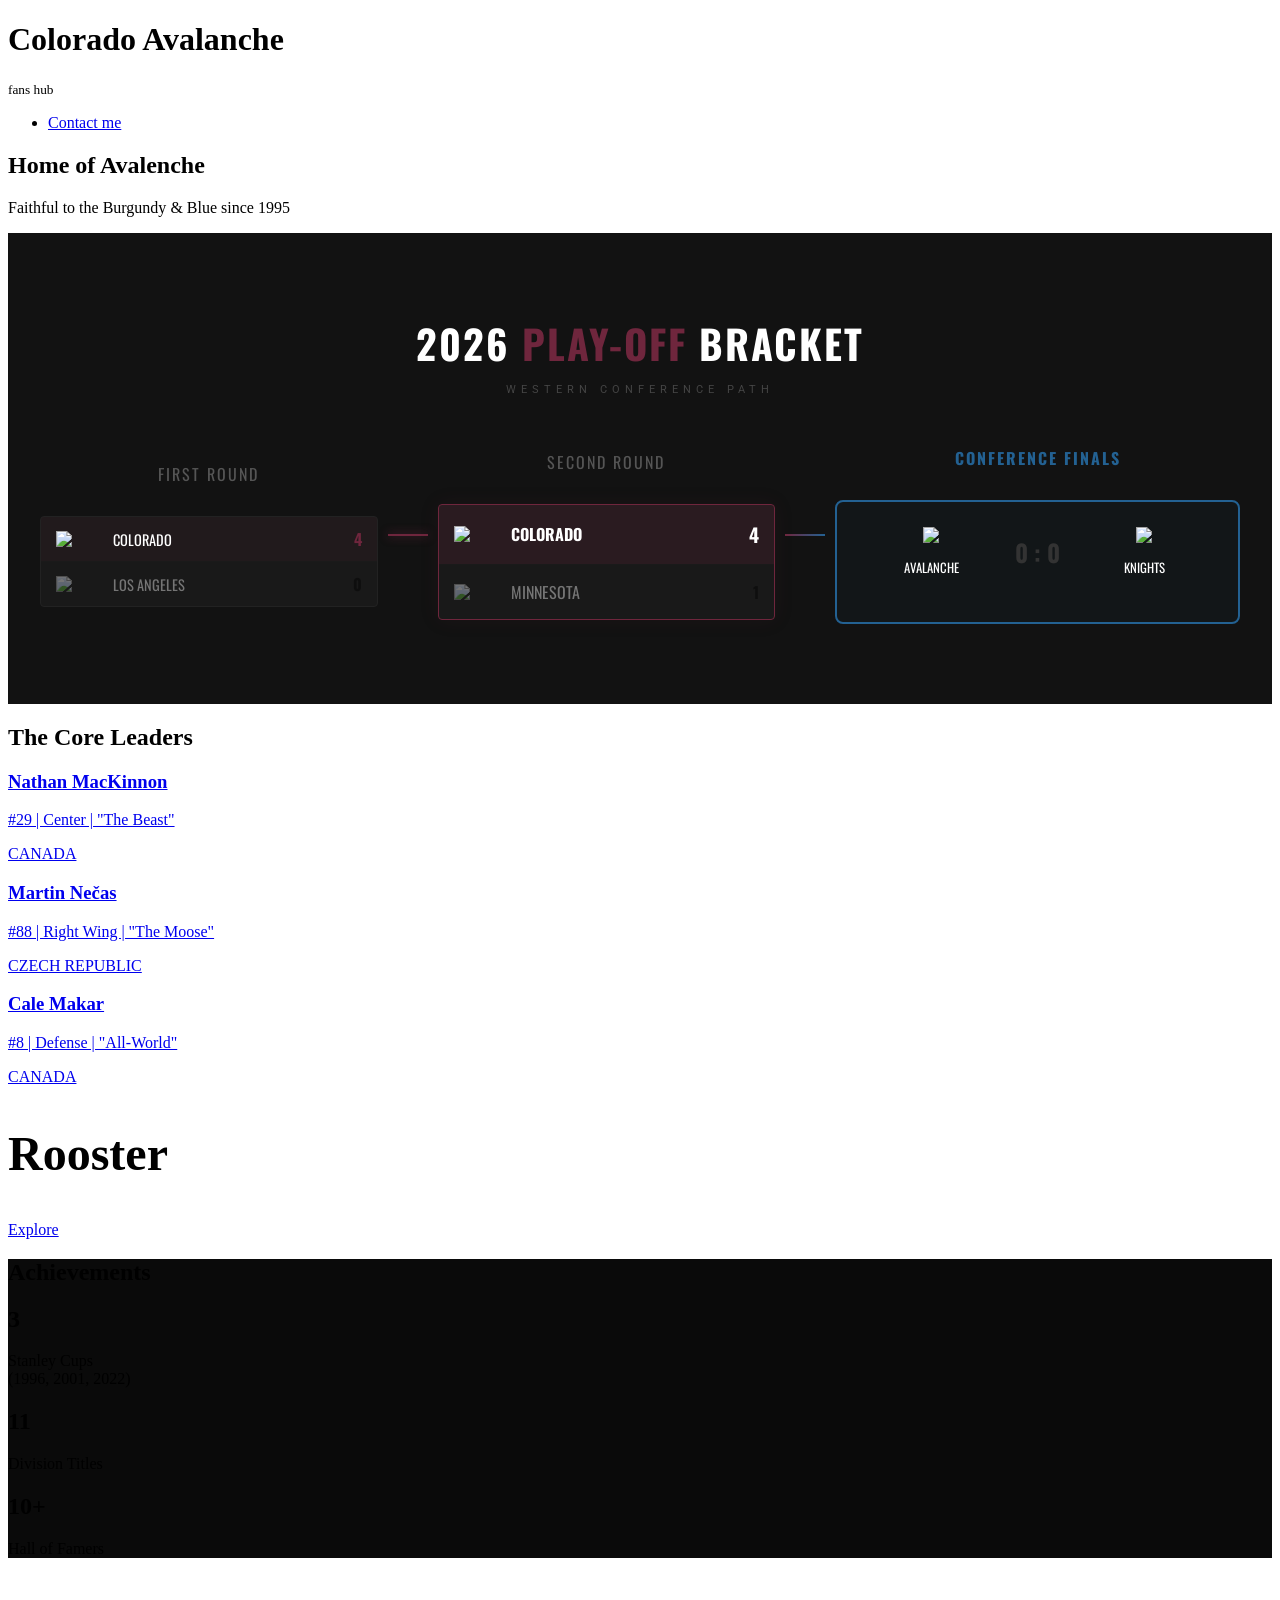
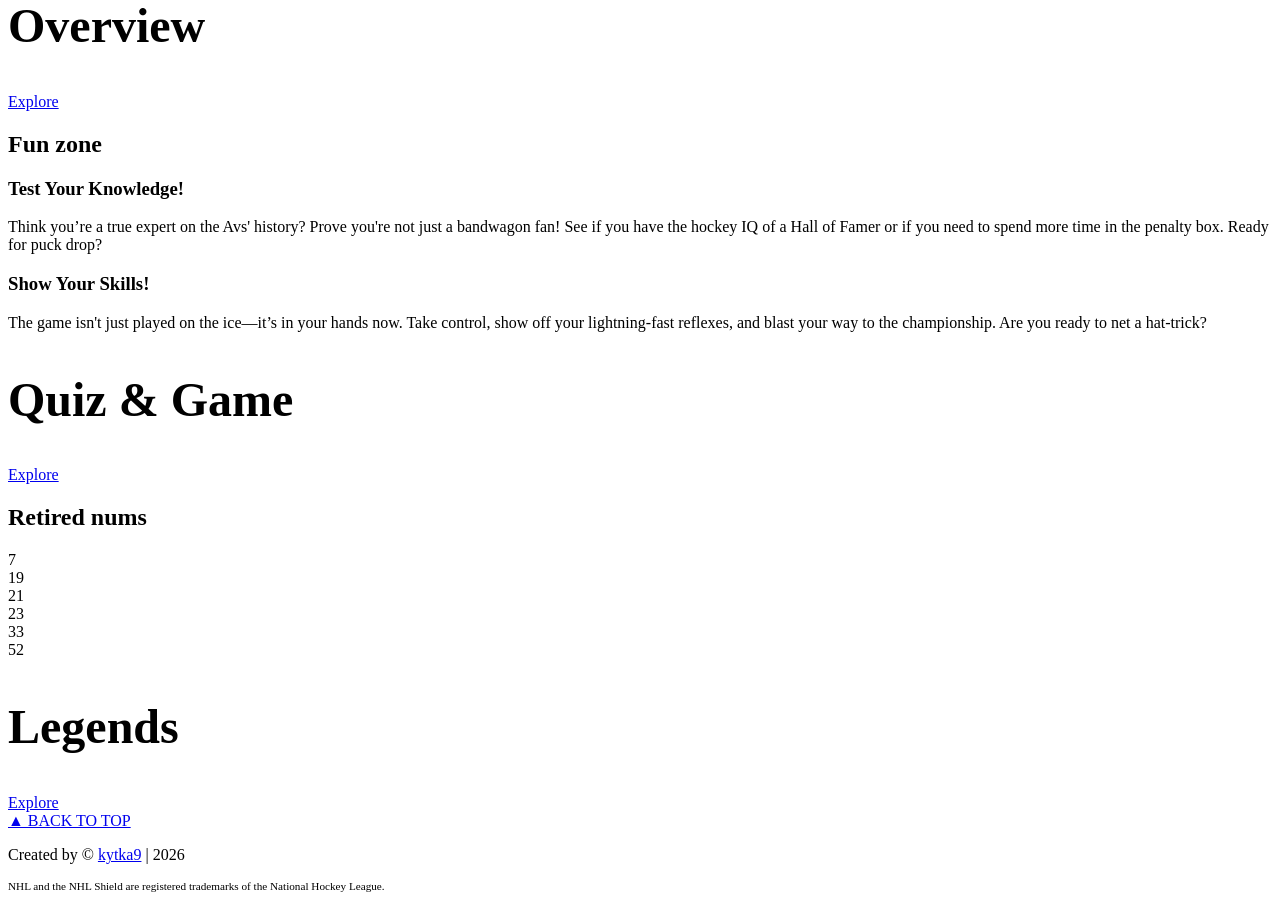
==== index.html @ bedf821d "add conference final vegas" ====
<!DOCTYPE html>
<html lang="sk">

<head>

  <meta charset="utf-8" />
  <meta name="viewport" content="width=device-width, initial-scale=1.0">
  <meta name="description" content="Colorado Avalanche fan hub" />
  <meta name="keywords" content="colorado, avalanche, nhl, hockey, fan" />
  <meta name="author" content="kytka9" />
  <link rel="icon" type="image/png" href="img/main/icon1.png" />
  <link rel="apple-touch-icon" href="img/main/icon2.png" />

  <link rel="stylesheet" href="style.css" type="text/css" />
  <link rel="stylesheet" href="css/lightbox.min.css" type="text/css" media="screen" />
  <link href="https://fonts.googleapis.com/css2?family=Oswald:wght@400;700&family=Roboto:wght@300;400;700&display=swap"
    rel="stylesheet">

  <title>Burgundy & Blue</title>

</head>


<body>

  <header>
    <div id="logo">
      <h1>Colorado<span> Avalanche</span></h1>
      <small>fans hub</small>
    </div>
    <nav>
      <ul>
        <li><a href="contact.html">Contact me</a></li>
      </ul>
    </nav>
  </header>

  <section class="hero" style="--hero-image: url('img/index/walp5.jpg');">
    <div class="hero-overlay"></div>
    <div class="hero-content">
      <h1>Home of Avalenche</h1>
      <p>Faithful to the <span class="text-burgundy">Burgundy</span> & <span class="text-blue">Blue</span> since
        1995</p>
    </div>
  </section>



  <!-- Playoff 2026 -->
  <section id="playoff-bracket-clean" style="background: #121212; padding: 80px 0; font-family: 'Oswald', sans-serif;">
    <div style="max-width: 1200px; margin: 0 auto; padding: 0 20px;">

      <div style="text-align: center; margin-bottom: 50px;">
        <h2 style="color: #fff; font-size: 2.5rem; letter-spacing: 2px; text-transform: uppercase; margin: 0;">2026
          <span style="color: #6F263D;">Play-off</span> Bracket</h2>
        <p
          style="color: #444; font-family: 'Roboto', sans-serif; letter-spacing: 5px; font-size: 0.7rem; margin-top: 10px;">
          WESTERN CONFERENCE PATH</p>
      </div>

      <!-- first round -->
      <div style="display: flex; align-items: center; justify-content: space-between; position: relative; gap: 10px;">

        <div style="flex: 1; display: flex; flex-direction: column; gap: 20px;">
          <div style="font-size: 1rem; color: #555; text-align: center; margin-bottom: 10px; letter-spacing: 2px;">
            FIRST ROUND</div>

          <div
            style="background: rgba(255,255,255,0.03); border: 1px solid #222; border-radius: 4px; overflow: hidden;">
            <div
              style="display: flex; align-items: center; padding: 10px 15px; border-bottom: 1px solid #1a1a1a; background: rgba(111, 38, 61, 0.1);">
              <img src="https://assets.nhle.com/logos/nhl/svg/COL_light.svg" style="width: 45px; margin-right: 12px;">
              <span style="font-size: 0.9rem; color: #fff;">COLORADO</span>
              <span style="margin-left: auto; font-weight: bold; color: #6F263D;">4</span>
            </div>
            <div style="display: flex; align-items: center; padding: 10px 15px; opacity: 0.4;">
              <img src="https://assets.nhle.com/logos/nhl/svg/LAK_light.svg" style="width: 45px; margin-right: 12px;">
              <span style="font-size: 0.9rem; color: #fff;">LOS ANGELES</span>
              <span style="margin-left: auto; font-weight: bold;">0</span>
            </div>
          </div>
        </div>

        <!-- --- -->
        <div style="width: 40px; height: 2px; background: #6F263D; box-shadow: 0 0 10px #6F263D;"></div>

        <!-- second round -->
        <div style="flex: 1; display: flex; flex-direction: column; gap: 20px;">
          <div style="font-size: 1rem; color: #555; text-align: center; margin-bottom: 10px; letter-spacing: 2px;">
            SECOND ROUND</div>

          <div
            style="background: rgba(255,255,255,0.03); border: 1px solid #6F263D; border-radius: 4px; overflow: hidden; box-shadow: 0 0 20px rgba(111, 38, 61, 0.1);">
            <div
              style="display: flex; align-items: center; padding: 15px; border-bottom: 1px solid #1a1a1a; background: rgba(111, 38, 61, 0.2);">
              <img src="https://assets.nhle.com/logos/nhl/svg/COL_light.svg" style="width: 45px; margin-right: 12px;">
              <span style="font-size: 1rem; color: #fff; font-weight: 700;">COLORADO</span>
              <span style="margin-left: auto; font-weight: bold; color: #fff; font-size: 1.2rem;">4</span>
            </div>
            <div style="display: flex; align-items: center; padding: 15px; opacity: 0.4;">
              <img src="https://assets.nhle.com/logos/nhl/svg/MIN_light.svg" style="width: 45px; margin-right: 12px;">
              <span style="font-size: 1rem; color: #fff;">MINNESOTA</span>
              <span style="margin-left: auto; font-weight: bold;">1</span>
            </div>
          </div>
        </div>

        <!-- --- -->
        <div style="width: 40px; height: 2px; background: linear-gradient(to right, #6F263D, #236192);"></div>

        <!-- conference final -->
        <div style="flex: 1.2; display: flex; flex-direction: column; gap: 20px;">
          <div
            style="font-size: 1rem; color: #236192; font-weight: bold; text-align: center; margin-bottom: 10px; letter-spacing: 2px;">
            CONFERENCE FINALS</div>

          <div
            style="background: rgba(35, 97, 146, 0.05); border: 2px solid #236192; border-radius: 8px; padding: 25px; position: relative;">
            <div style="display: flex; align-items: center; justify-content: space-between; margin-bottom: 20px;">
              <div style="text-align: center; flex: 1;">
                <img src="https://assets.nhle.com/logos/nhl/svg/COL_light.svg"
                  style="width: 65px; margin-bottom: 10px;">
                <div style="font-size: 0.8rem; color: #fff;">AVALANCHE</div>
              </div>
              <div style="font-size: 1.5rem; font-weight: 900; color: #333; padding: 0 15px;">0 : 0</div>
              <div style="text-align: center; flex: 1;">
                <img src="https://assets.nhle.com/logos/nhl/svg/VGK_light.svg"
                  style="width: 65px; margin-bottom: 10px;">
                <div style="font-size: 0.8rem; color: #fff;">KNIGHTS</div>
              </div>
            </div>
          </div>
        </div>
      </div>
    </div>
  </section>

  <!-- Roster section -->
  <section class="players-section">
    <h2>The Core Leaders</h2>
    <div class="player-grid">
      <div class="player-card" style="background-image: url('img/index/mac.png');">
        <a href="roster.html" class="player-link">
          <div class="player-info">
            <h3>Nathan MacKinnon</h3>
            <p>#29 | Center | "The Beast"</p>
            <p>CANADA</p>
          </div>
        </a>
      </div>
      <div class="player-card" style="background-image: url('img/index/necas.png.webp');">
        <a href="roster.html" class="player-link">
          <div class="player-info">
            <h3>Martin Nečas</h3>
            <p>#88 | Right Wing | "The Moose"</p>
            <p>CZECH REPUBLIC</p>
          </div>
        </a>
      </div>
      <div class="player-card" style="background-image: url('img/index/makar.png');">
        <a href="roster.html" class="player-link">
          <div class="player-info">
            <h3>Cale Makar</h3>
            <p>#8 | Defense | "All-World"</p>
            <p>CANADA</p>
          </div>
        </a>
      </div>
    </div>
  </section>

  <section class="parallax" style="--bg-image: url('img//index/roster2.jpg');">
    <div class="parallax-content">
      <h2 style="font-size: 3rem;">Rooster</h2>
      <a href="roster.html" class="btn-explore">Explore</a>
    </div>
  </section>

  <!-- Overview section -->
  <section id="achievements" style="background-color: #0a0a0a;">
    <h2 class="section-title">Achievements</h2>
    <div class="stats-grid">
      <div class="stat-card">
        <h2>3</h2>
        <p>Stanley Cups<br>(1996, 2001, 2022)</p>
      </div>
      <div class="stat-card">
        <h2>11</h2>
        <p>Division Titles</p>
      </div>
      <div class="stat-card">
        <h2>10+</h2>
        <p>Hall of Famers</p>
      </div>
    </div>
  </section>

  <section class="parallax" style="--bg-image: url('img/overview/stadium/arena3.jpg');">
    <div class="parallax-content">
      <h2 style="font-size: 3rem;">Overview</h2>
      <a href="overview.html" class="btn-explore">Explore</a>
    </div>
  </section>

  <!-- Game/Quiz section  -->
  <section id="history">
    <h2 class="section-title">Fun zone</h2>
    <div class="grid-2">
      <div class="history-box">
        <h3>Test Your Knowledge!</h3>
        <p>Think you’re a true expert on the Avs' history? Prove you're not just a bandwagon fan! See if you
          have the hockey IQ of a Hall of Famer or if you need to spend more time in the penalty box. Ready
          for puck drop?</p>
      </div>
      <div class="history-box">
        <h3>Show Your Skills!</h3>
        <p>The game isn't just played on the ice—it’s in your hands now. Take control, show off your
          lightning-fast reflexes, and blast your way to the championship. Are you ready to net a hat-trick?
        </p>
      </div>
    </div>
  </section>

  <section class="parallax" style="--bg-image: url('img/index/walp6.jpg');">
    <div class="parallax-content">
      <h2 style="font-size: 3rem;">Quiz & Game</h2>
      <a href="quiz.html" class="btn-explore">Explore</a>
    </div>
  </section>

  <!-- Legends -->
  <section>
    <div class="grid-2">
      <h2 class="section-title">Retired nums</h2>
      <div class="retired-numbers">
        <div class="number-circle" title="Ray Bourque">7</div>
        <div class="number-circle" title="Joe Sakic">19</div>
        <div class="number-circle" title="Peter Forsberg">21</div>
        <div class="number-circle" title="Milan Hejduk">23</div>
        <div class="number-circle" title="Patrick Roy">33</div>
        <div class="number-circle" title="Adam Foote">52</div>
      </div>
    </div>
  </section>

  <section class="parallax" style="--bg-image: url('img/index/legends1996.jpg');">
    <div class="parallax-content">
      <h2 style="font-size: 3rem;">Legends</h2>
      <a href="legends.html" class="btn-explore">Explore</a>
    </div>
  </section>

  <section>
    <a href="#top" class="top-page">▲ BACK TO TOP</a>
  </section>



  <footer>
    <p>Created by &copy; <a href="contact.html">kytka9</a> | 2026</p>
    <p style="margin-top: 10px; font-size: 0.7rem;">NHL and the NHL Shield are registered trademarks of the National
      Hockey League.</p>
  </footer>

  <script src="js/lightbox/lightbox-plus-jquery.min.js"></script>
</body>

</html>



<!--    
<nav>
    <ul>
        <li><a href="index.html" style="color:var(--avs-blue)">Home</a></li>
        <li><a href="roster.html">Roster</a></li>
        <li><a href="overview.html">Overview</a></li>
        <li><a href="game.html">Game</a></li>
        <li><a href="legends.html">Legends</a></li>
    </ul>
</nav> 
-->
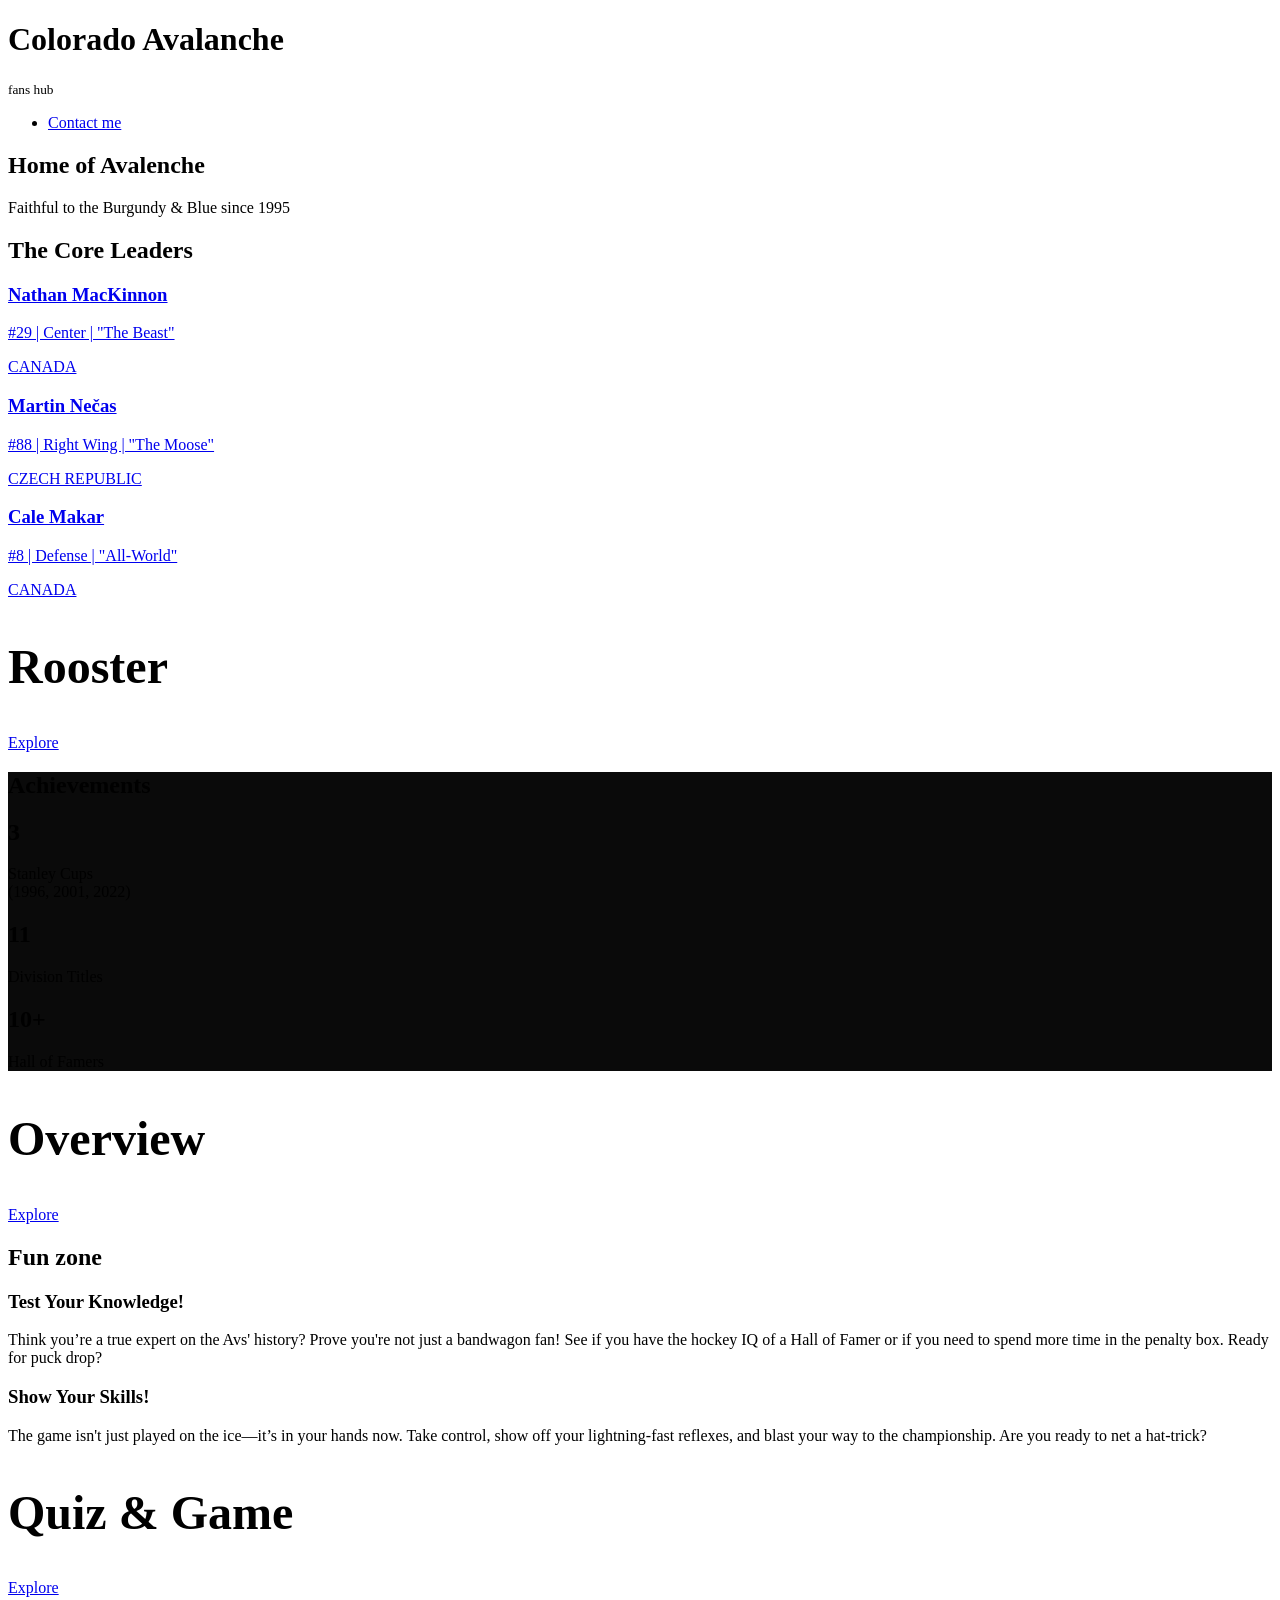
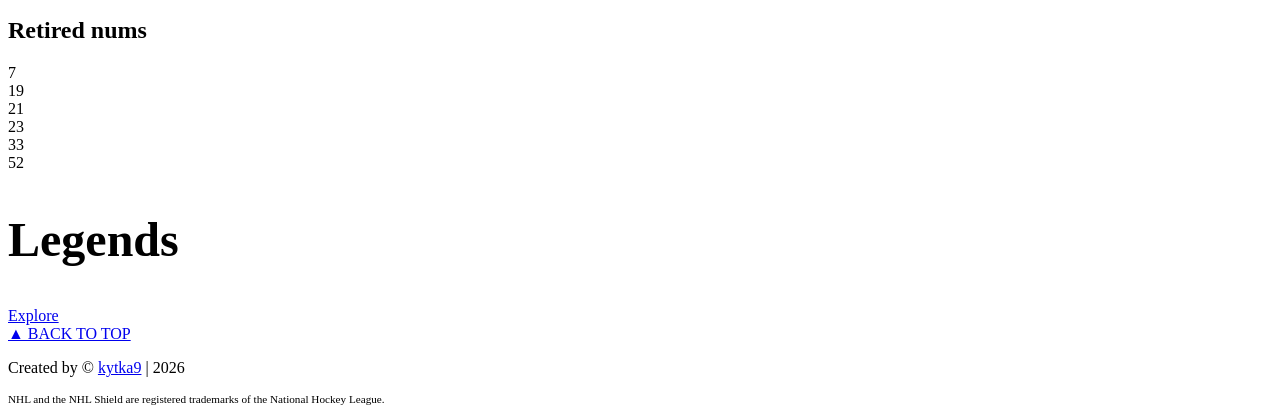
==== commit 29a8e5de: "del playoff stats" ====
--- a/index.html
+++ b/index.html
@@ -41,97 +41,6 @@
       <h1>Home of Avalenche</h1>
       <p>Faithful to the <span class="text-burgundy">Burgundy</span> & <span class="text-blue">Blue</span> since
         1995</p>
-    </div>
-  </section>
-
-
-
-  <!-- Playoff 2026 -->
-  <section id="playoff-bracket-clean" style="background: #121212; padding: 80px 0; font-family: 'Oswald', sans-serif;">
-    <div style="max-width: 1200px; margin: 0 auto; padding: 0 20px;">
-
-      <div style="text-align: center; margin-bottom: 50px;">
-        <h2 style="color: #fff; font-size: 2.5rem; letter-spacing: 2px; text-transform: uppercase; margin: 0;">2026
-          <span style="color: #6F263D;">Play-off</span> Bracket</h2>
-        <p
-          style="color: #444; font-family: 'Roboto', sans-serif; letter-spacing: 5px; font-size: 0.7rem; margin-top: 10px;">
-          WESTERN CONFERENCE PATH</p>
-      </div>
-
-      <!-- first round -->
-      <div style="display: flex; align-items: center; justify-content: space-between; position: relative; gap: 10px;">
-
-        <div style="flex: 1; display: flex; flex-direction: column; gap: 20px;">
-          <div style="font-size: 1rem; color: #555; text-align: center; margin-bottom: 10px; letter-spacing: 2px;">
-            FIRST ROUND</div>
-
-          <div
-            style="background: rgba(255,255,255,0.03); border: 1px solid #222; border-radius: 4px; overflow: hidden;">
-            <div
-              style="display: flex; align-items: center; padding: 10px 15px; border-bottom: 1px solid #1a1a1a; background: rgba(111, 38, 61, 0.1);">
-              <img src="https://assets.nhle.com/logos/nhl/svg/COL_light.svg" style="width: 45px; margin-right: 12px;">
-              <span style="font-size: 0.9rem; color: #fff;">COLORADO</span>
-              <span style="margin-left: auto; font-weight: bold; color: #6F263D;">4</span>
-            </div>
-            <div style="display: flex; align-items: center; padding: 10px 15px; opacity: 0.4;">
-              <img src="https://assets.nhle.com/logos/nhl/svg/LAK_light.svg" style="width: 45px; margin-right: 12px;">
-              <span style="font-size: 0.9rem; color: #fff;">LOS ANGELES</span>
-              <span style="margin-left: auto; font-weight: bold;">0</span>
-            </div>
-          </div>
-        </div>
-
-        <!-- --- -->
-        <div style="width: 40px; height: 2px; background: #6F263D; box-shadow: 0 0 10px #6F263D;"></div>
-
-        <!-- second round -->
-        <div style="flex: 1; display: flex; flex-direction: column; gap: 20px;">
-          <div style="font-size: 1rem; color: #555; text-align: center; margin-bottom: 10px; letter-spacing: 2px;">
-            SECOND ROUND</div>
-
-          <div
-            style="background: rgba(255,255,255,0.03); border: 1px solid #6F263D; border-radius: 4px; overflow: hidden; box-shadow: 0 0 20px rgba(111, 38, 61, 0.1);">
-            <div
-              style="display: flex; align-items: center; padding: 15px; border-bottom: 1px solid #1a1a1a; background: rgba(111, 38, 61, 0.2);">
-              <img src="https://assets.nhle.com/logos/nhl/svg/COL_light.svg" style="width: 45px; margin-right: 12px;">
-              <span style="font-size: 1rem; color: #fff; font-weight: 700;">COLORADO</span>
-              <span style="margin-left: auto; font-weight: bold; color: #fff; font-size: 1.2rem;">4</span>
-            </div>
-            <div style="display: flex; align-items: center; padding: 15px; opacity: 0.4;">
-              <img src="https://assets.nhle.com/logos/nhl/svg/MIN_light.svg" style="width: 45px; margin-right: 12px;">
-              <span style="font-size: 1rem; color: #fff;">MINNESOTA</span>
-              <span style="margin-left: auto; font-weight: bold;">1</span>
-            </div>
-          </div>
-        </div>
-
-        <!-- --- -->
-        <div style="width: 40px; height: 2px; background: linear-gradient(to right, #6F263D, #236192);"></div>
-
-        <!-- conference final -->
-        <div style="flex: 1.2; display: flex; flex-direction: column; gap: 20px;">
-          <div
-            style="font-size: 1rem; color: #236192; font-weight: bold; text-align: center; margin-bottom: 10px; letter-spacing: 2px;">
-            CONFERENCE FINALS</div>
-
-          <div
-            style="background: rgba(35, 97, 146, 0.05); border: 2px solid #236192; border-radius: 8px; padding: 25px; position: relative;">
-            <div style="display: flex; align-items: center; justify-content: space-between; margin-bottom: 20px;">
-              <div style="text-align: center; flex: 1;">
-                <img src="https://assets.nhle.com/logos/nhl/svg/COL_light.svg"
-                  style="width: 65px; margin-bottom: 10px;">
-                <div style="font-size: 0.8rem; color: #fff;">AVALANCHE</div>
-              </div>
-              <div style="font-size: 1.5rem; font-weight: 900; color: #333; padding: 0 15px;">0 : 0</div>
-              <div style="text-align: center; flex: 1;">
-                <img src="https://assets.nhle.com/logos/nhl/svg/VGK_light.svg"
-                  style="width: 65px; margin-bottom: 10px;">
-                <div style="font-size: 0.8rem; color: #fff;">KNIGHTS</div>
-              </div>
-            </div>
-          </div>
-        </div>
-      </div>
     </div>
   </section>
 
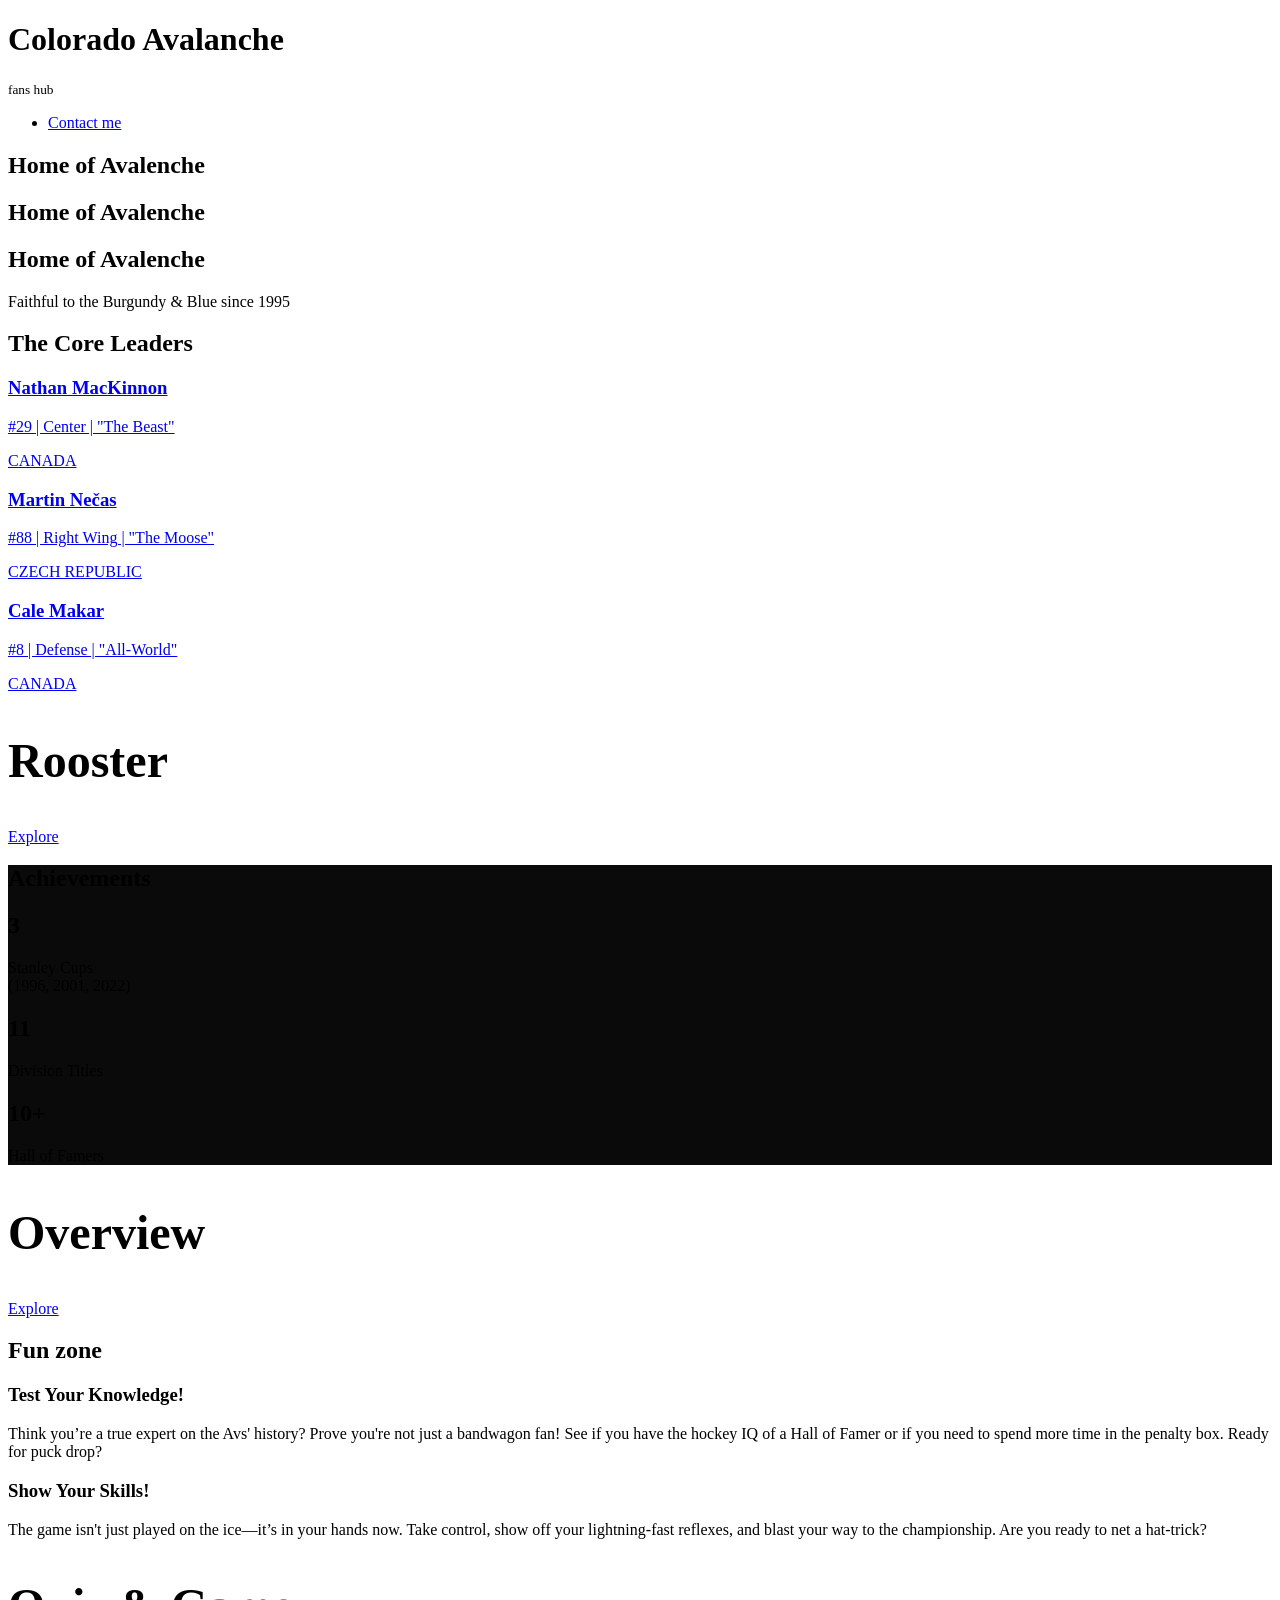
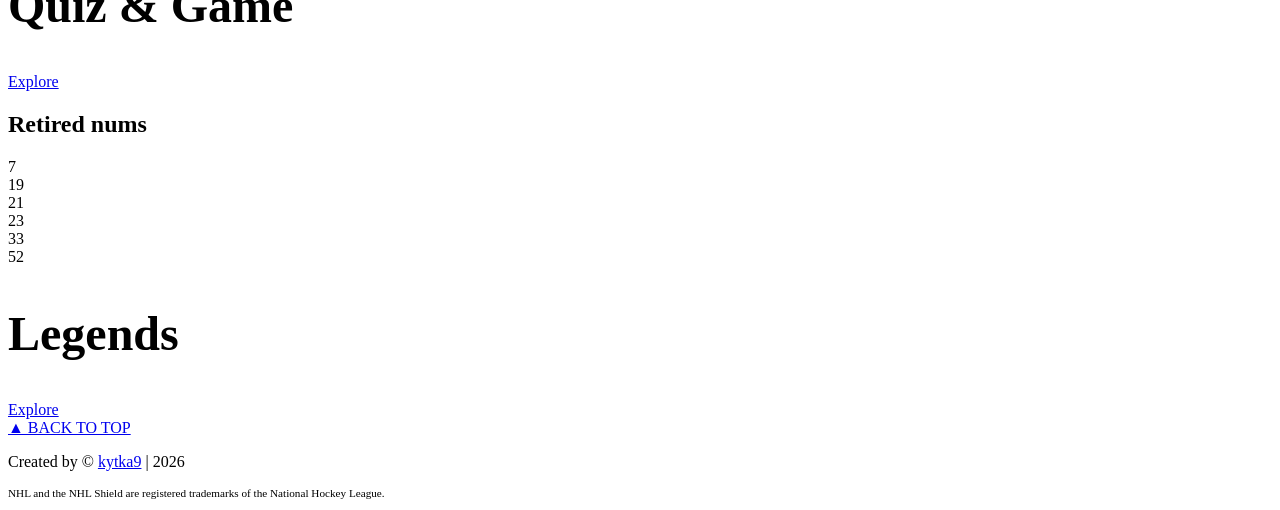
==== commit 515a9dba: "new template" ====
--- a/index.html
+++ b/index.html
@@ -38,6 +38,8 @@
   <section class="hero" style="--hero-image: url('img/index/walp5.jpg');">
     <div class="hero-overlay"></div>
     <div class="hero-content">
+      <h1>Home of Avalenche</h1>
+      <h1>Home of Avalenche</h1>
       <h1>Home of Avalenche</h1>
       <p>Faithful to the <span class="text-burgundy">Burgundy</span> & <span class="text-blue">Blue</span> since
         1995</p>
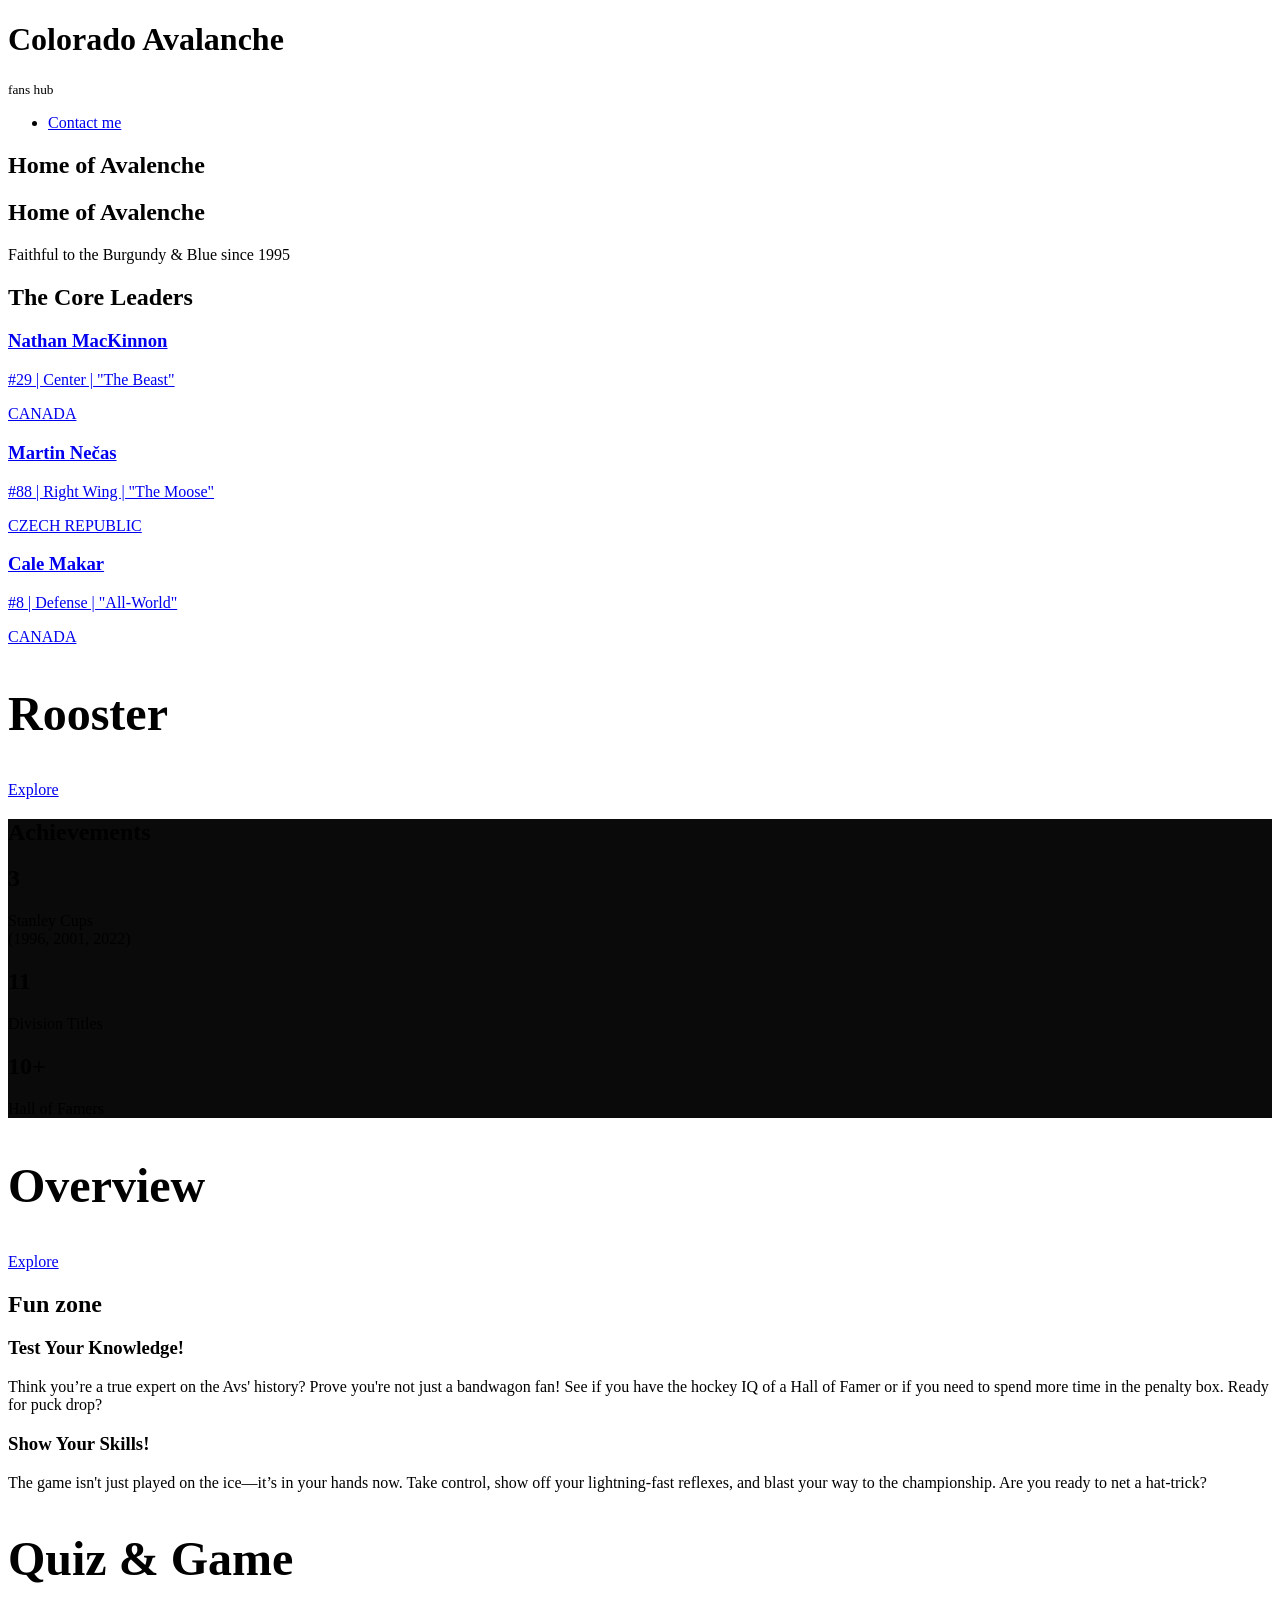
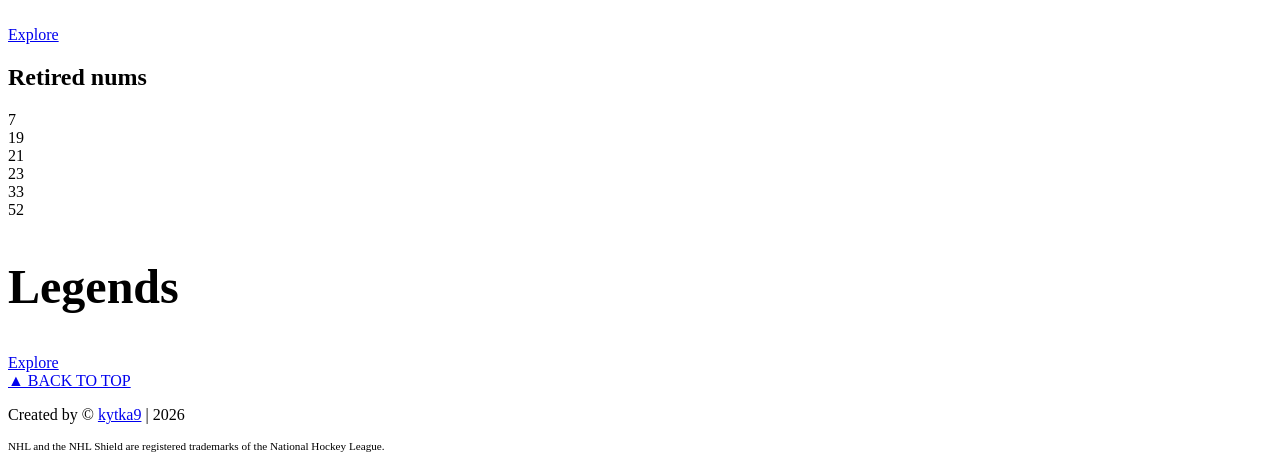
==== commit 2841a77a: "smile" ====
--- a/index.html
+++ b/index.html
@@ -38,7 +38,6 @@
   <section class="hero" style="--hero-image: url('img/index/walp5.jpg');">
     <div class="hero-overlay"></div>
     <div class="hero-content">
-      <h1>Home of Avalenche</h1>
       <h1>Home of Avalenche</h1>
       <h1>Home of Avalenche</h1>
       <p>Faithful to the <span class="text-burgundy">Burgundy</span> & <span class="text-blue">Blue</span> since
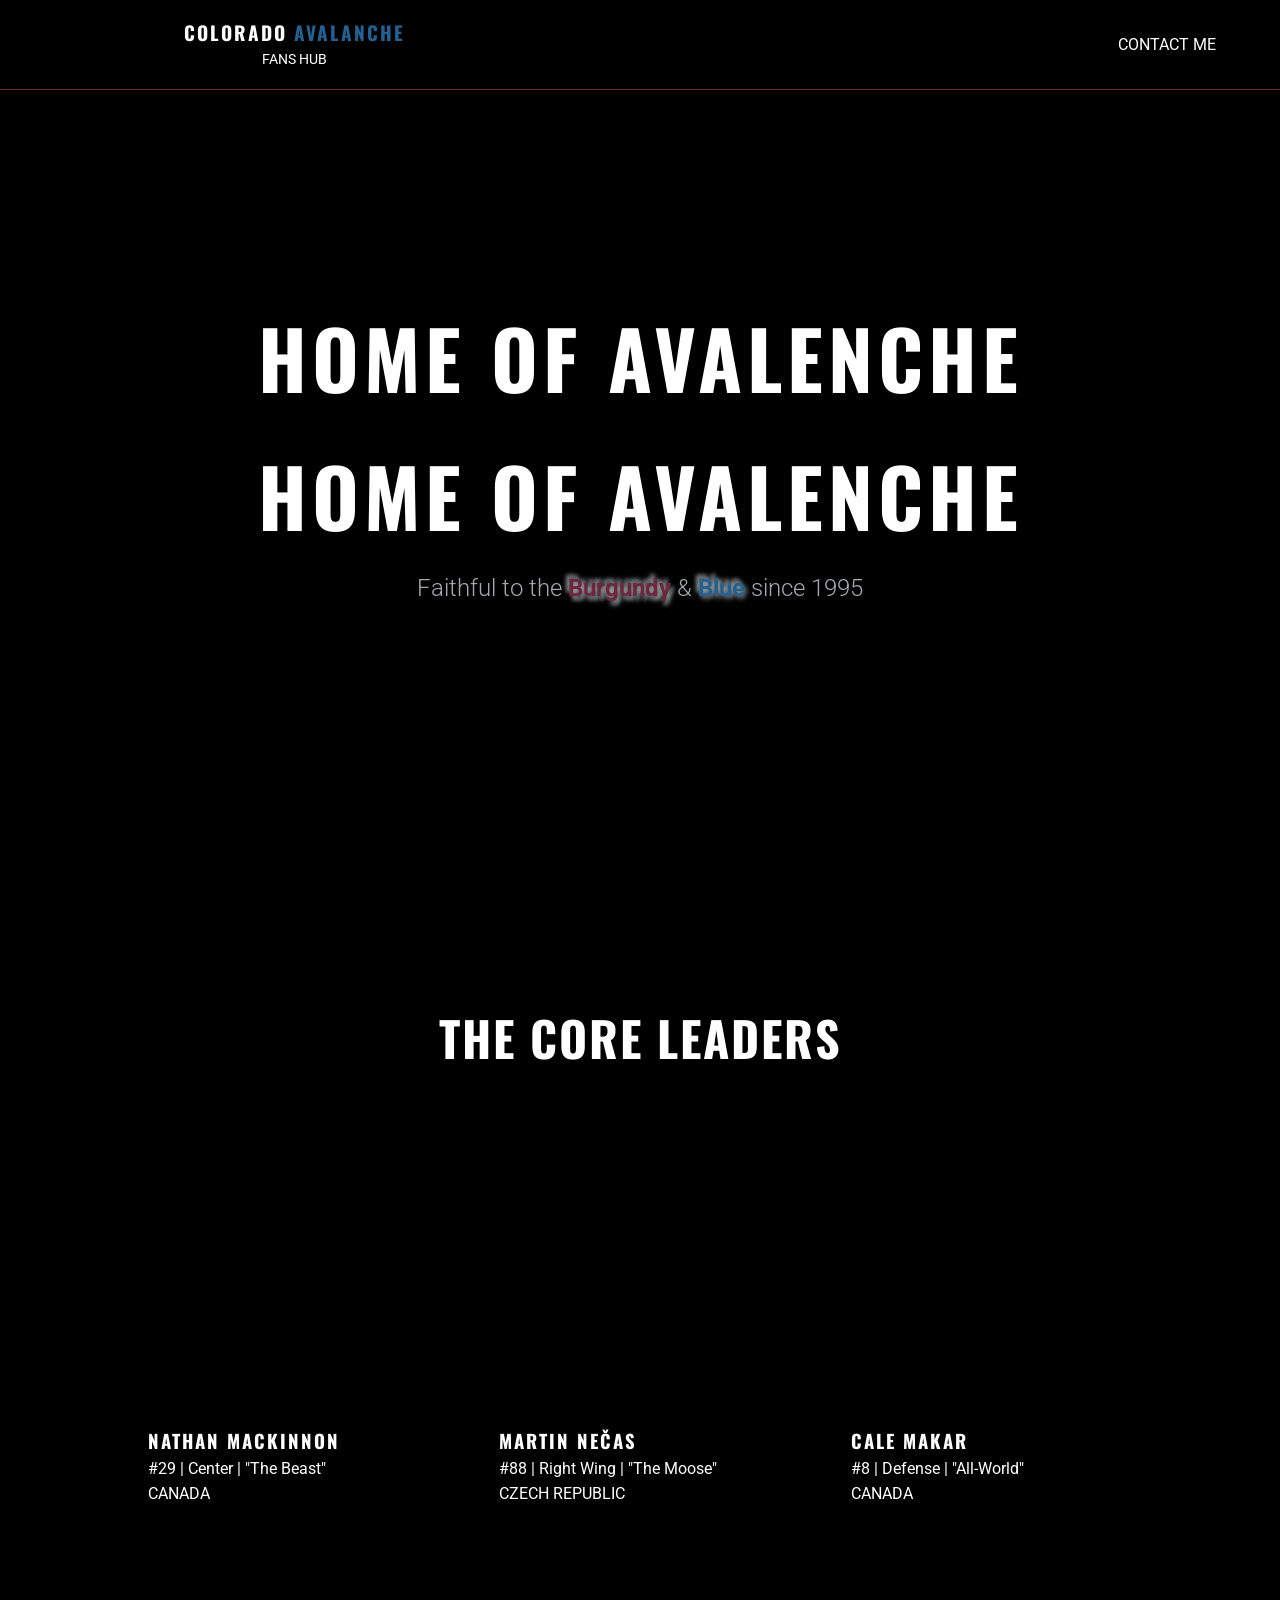
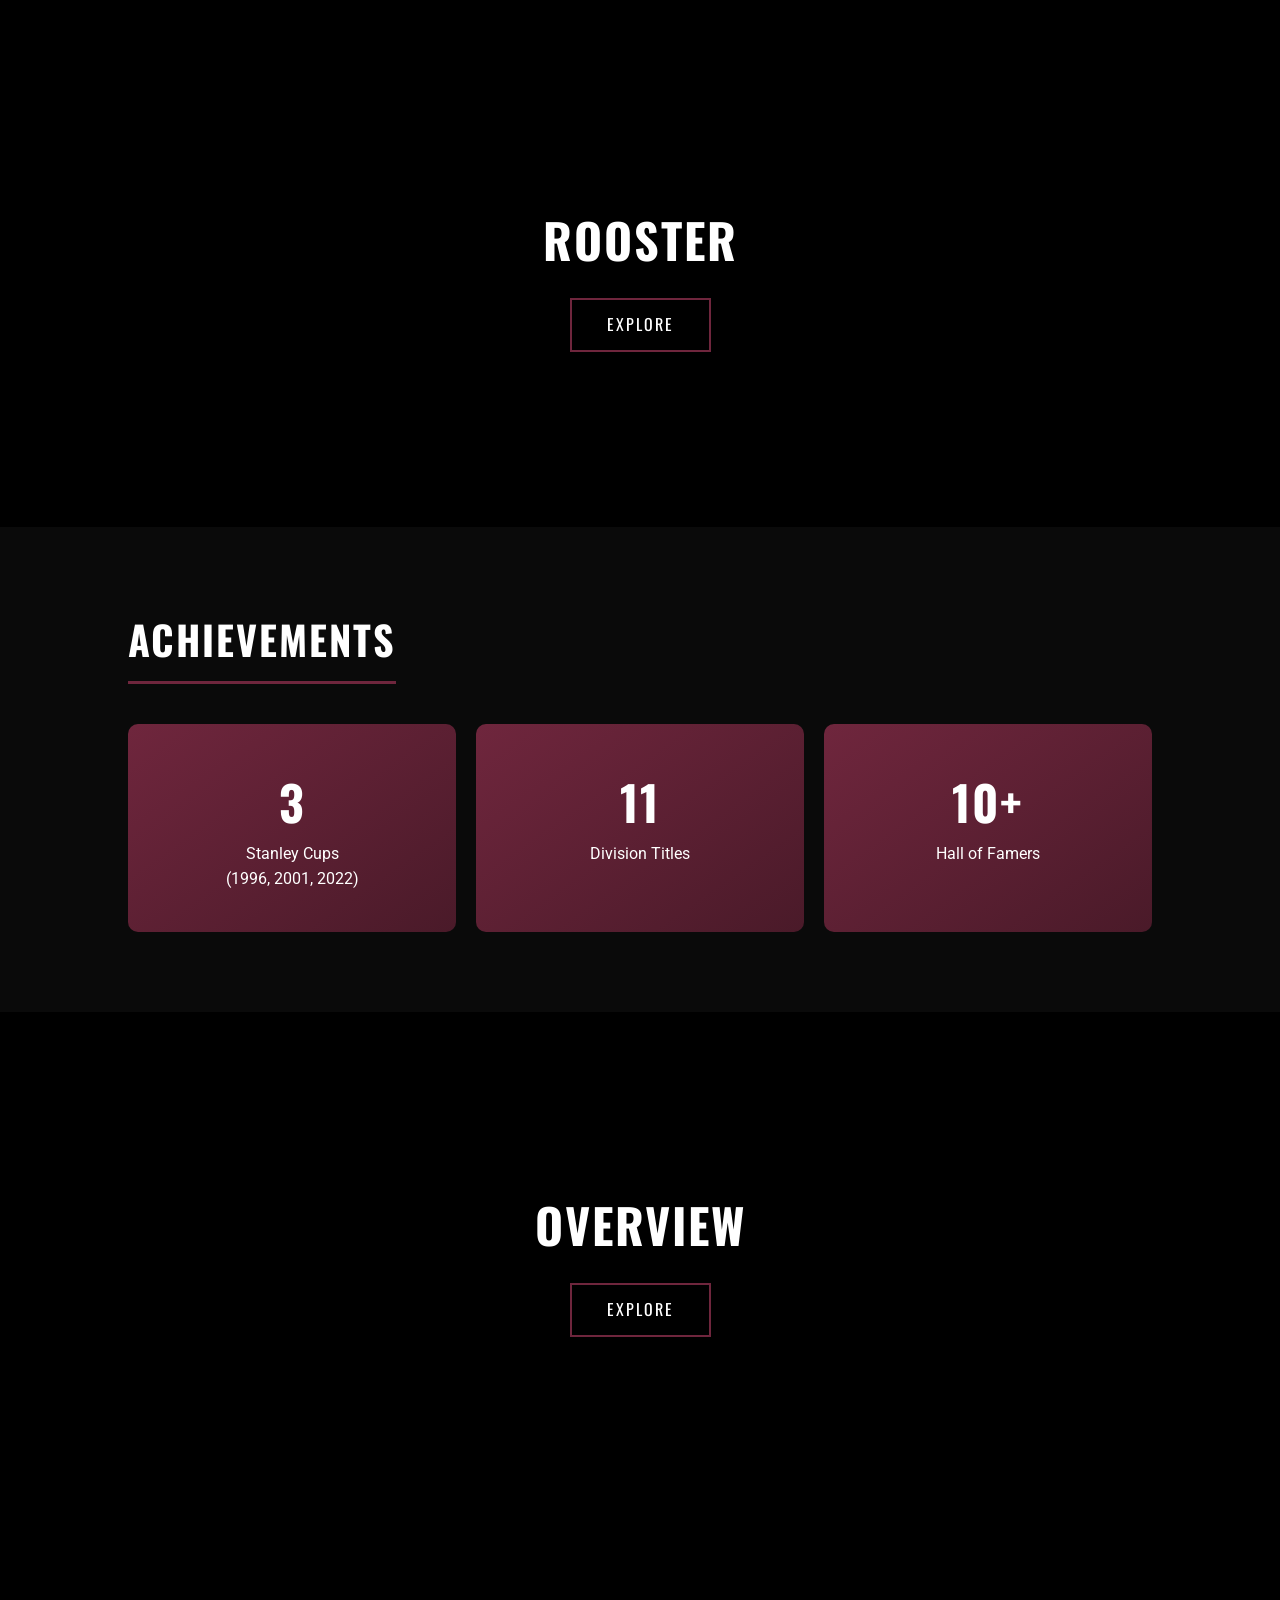
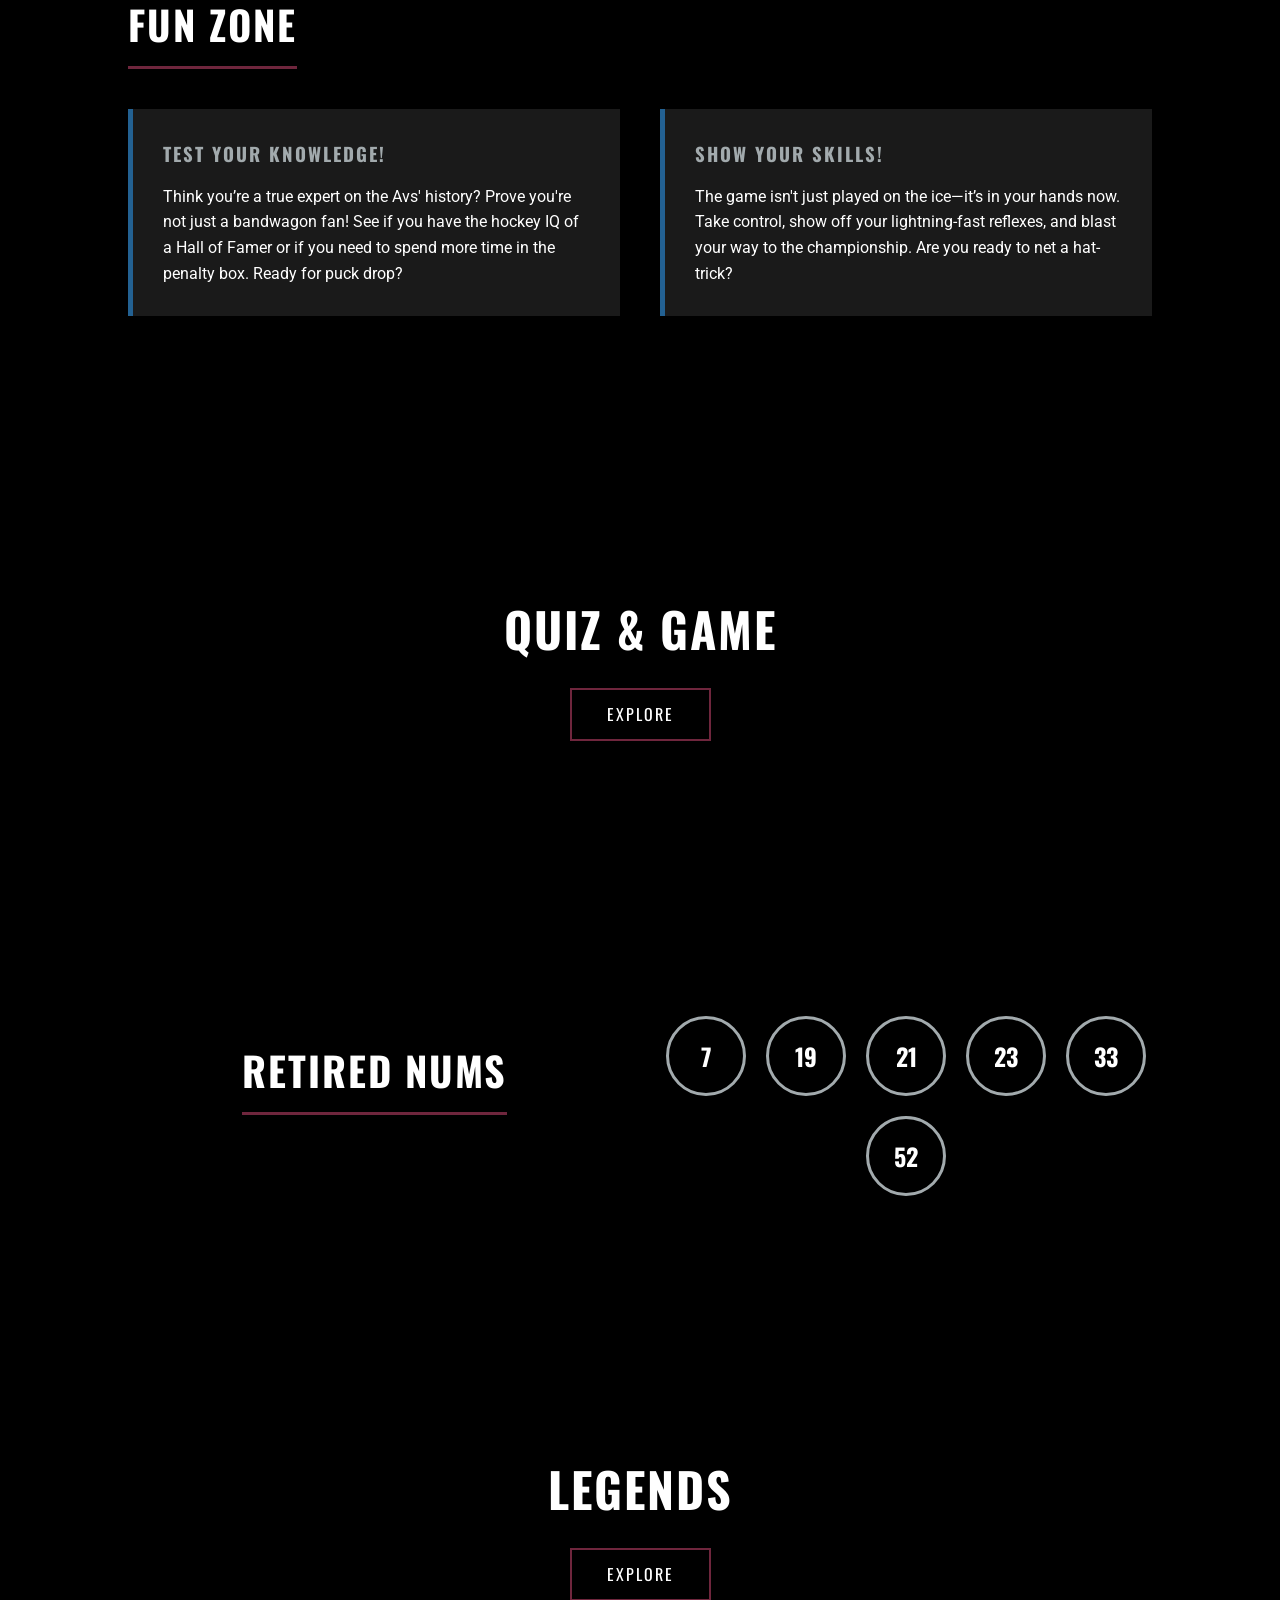
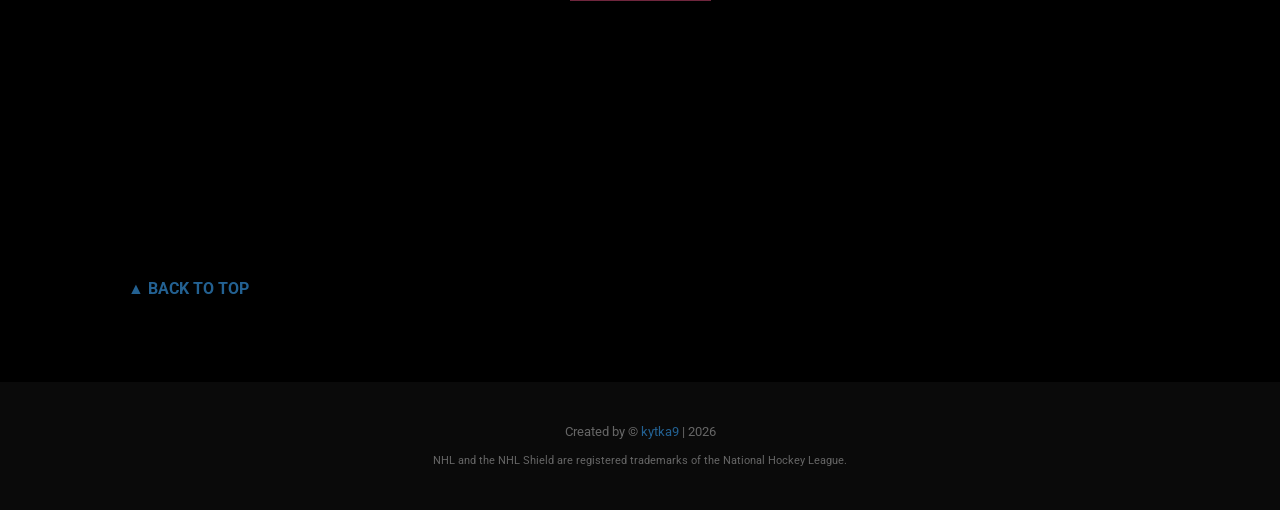
==== commit ba9c7c3b: "organize folders and files, new readME" ====
--- a/index.html
+++ b/index.html
@@ -11,7 +11,7 @@
   <link rel="icon" type="image/png" href="img/main/icon1.png" />
   <link rel="apple-touch-icon" href="img/main/icon2.png" />
 
-  <link rel="stylesheet" href="style.css" type="text/css" />
+  <link rel="stylesheet" href="./assets/css/style.css" type="text/css" />
   <link rel="stylesheet" href="css/lightbox.min.css" type="text/css" media="screen" />
   <link href="https://fonts.googleapis.com/css2?family=Oswald:wght@400;700&family=Roboto:wght@300;400;700&display=swap"
     rel="stylesheet">
--- a/assets/css/style.css
+++ b/assets/css/style.css
@@ -0,0 +1,567 @@
+/* Vycentrovanie nadpisov sekcií */
+.section-title {
+    display: block;
+    /* Zabezpečí, že sa správa ako blok */
+    margin: 0 auto 40px;
+    /* Automatické okraje zľava a sprava vycentrujú prvok */
+    text-align: center;
+    /* Vycentruje text vo vnútri */
+    width: fit-content;
+    /* Šírka sa prispôsobí len textu, aby margin: auto fungoval */
+}
+
+/* Vycentrovanie všetkých tabuliek na stránke */
+table.roster,
+table.roster-info {
+    margin-left: auto;
+    margin-right: auto;
+    border-collapse: collapse;
+    /* Voliteľné: krajší vzhľad tabuľky */
+}
+
+
+/* 
+MAIN STYLE
+*/
+
+:root {
+    --avs-burgundy: #6F263D;
+    --avs-blue: #236192;
+    --avs-silver: #A2AAAD;
+    --black: #000000;
+    --dark-gray: #1a1a1a;
+    --white: #ffffff;
+}
+
+.text-burgundy {
+    color: var(--avs-burgundy);
+    font-weight: bold;
+    /* Voliteľné: zvýrazní farbu hrúbkou písma */
+    text-shadow: 3px 4px 4px #A2AAAD, -3px -4px 4px #A2AAAD;
+}
+
+.text-blue {
+    color: var(--avs-blue);
+    font-weight: bold;
+    /* Voliteľné: zvýrazní farbu hrúbkou písma */
+    text-shadow: 2px 2px 5px #A2AAAD, -3px -4px 4px #A2AAAD;
+}
+
+* {
+    margin: 0;
+    padding: 0;
+    box-sizing: border-box;
+}
+
+.btn-explore {
+    display: inline-block;
+    margin-top: 20px;
+    padding: 12px 35px;
+    font-family: 'Oswald', sans-serif;
+    text-transform: uppercase;
+    text-decoration: none;
+    letter-spacing: 2px;
+    color: var(--white);
+    border: 2px solid var(--avs-burgundy);
+    background: rgba(0, 0, 0, 0.4);
+    /* Jemne tmavé pozadie pre lepšiu čitateľnosť */
+    transition: all 0.3s ease;
+    cursor: pointer;
+}
+
+.btn-explore:hover {
+    background: var(--avs-burgundy);
+    color: var(--white);
+    transform: translateY(-3px);
+    /* Jemný pohyb hore pri hoveri */
+    box-shadow: 0 5px 15px rgba(0, 0, 0, 0.5);
+}
+
+body {
+    font-family: 'Roboto', sans-serif;
+    background-color: var(--black);
+    color: var(--white);
+    line-height: 1.6;
+}
+
+h1,
+h2,
+h3 {
+    font-family: 'Oswald', sans-serif;
+    text-transform: uppercase;
+    letter-spacing: 2px;
+}
+
+/* HEADER & NAV */
+header {
+    height: 90px;
+    width: 100%;
+    display: flex;
+    justify-content: space-between;
+    align-items: center;
+    padding: 0 5%;
+    position: fixed;
+    z-index: 100;
+    background: rgba(0, 0, 0, 0.8);
+    backdrop-filter: blur(10px);
+    border-bottom: 1px solid var(--avs-burgundy);
+}
+
+#logo {
+    height: 80px;
+    margin: auto 0 auto 20px;
+    display: flex;
+    flex-direction: column;
+    justify-content: center;
+    background: url('img/main/colorado.webp') no-repeat;
+    background-size: 98px 80px;
+    align-items: center;
+}
+
+#logo>* {
+    margin: 0 0 0 100px;
+}
+
+
+#logo h1 {
+    font-size: 1.2rem;
+}
+
+#logo h1 span {
+    color: var(--avs-blue);
+    font-weight: bold;
+}
+
+nav ul {
+    display: flex;
+    list-style: none;
+}
+
+nav ul li {
+    margin-left: 20px;
+}
+
+nav ul a {
+    color: white;
+    text-decoration: none;
+    text-transform: uppercase;
+    font-size: 1rem;
+    transition: 0.4s;
+}
+
+nav ul a:hover {
+    color: var(--avs-blue);
+}
+
+#logo small {
+    text-transform: uppercase;
+    font-size: 0.85em;
+}
+
+/* HERO SECTION */
+.hero {
+    position: relative;
+    height: 100vh;
+    display: flex;
+    align-items: center;
+    justify-content: center;
+    text-align: center;
+}
+
+.hero-overlay {
+    position: absolute;
+    top: 0;
+    left: 0;
+    width: 100%;
+    height: 100%;
+    background: linear-gradient(rgba(0, 0, 0, 0.6), rgba(0, 0, 0, 0.6)), var(--hero-image) no-repeat;
+    background-position: center center;
+    background-size: cover;
+    /* background: linear-gradient(to bottom, rgba(0, 0, 0, 0.3), rgba(0, 0, 0, 0.8)); */
+    z-index: -1;
+}
+
+.hero-content h1 {
+    font-size: 5rem;
+    letter-spacing: 5px;
+    margin-bottom: 10px;
+}
+
+.hero-content p {
+    font-size: 1.5rem;
+    font-weight: 300;
+    color: var(--avs-silver);
+}
+
+/* SECTIONS GENERAL */
+section {
+    padding: 80px 10%;
+}
+
+.section-title {
+    font-size: 2.5rem;
+    margin-bottom: 40px;
+    text-align: center;
+    border-bottom: 3px solid var(--avs-burgundy);
+    display: inline-block;
+    padding-bottom: 10px;
+}
+
+.grid-2 {
+    display: grid;
+    grid-template-columns: 1fr 1fr;
+    gap: 40px;
+    align-items: center;
+}
+
+/* PARALLAX */
+.parallax {
+    height: 500px;
+    /* Použijeme premennú --bg-image, ktorú doplníme v HTML */
+    background: linear-gradient(rgba(0, 0, 0, 0.6), rgba(0, 0, 0, 0.6)), var(--bg-image);
+    background-attachment: fixed;
+    background-position: center;
+    background-size: cover;
+    display: flex;
+    align-items: center;
+    justify-content: center;
+    text-align: center;
+}
+
+.parallax-small {
+    height: 200px;
+    /* Použijeme premennú --bg-image, ktorú doplníme v HTML */
+    background: linear-gradient(rgba(0, 0, 0, 0.6), rgba(0, 0, 0, 0.6)), var(--bg-image);
+    background-attachment: fixed;
+    background-position: center;
+    background-size: cover;
+    display: flex;
+    align-items: center;
+    justify-content: center;
+    text-align: center;
+}
+
+.parallax-big {
+    height: 700px;
+    /* Použijeme premennú --bg-image, ktorú doplníme v HTML */
+    background: linear-gradient(rgba(0, 0, 0, 0.6), rgba(0, 0, 0, 0.6)), var(--bg-image);
+    background-attachment: fixed;
+    background-position: center;
+    background-size: cover;
+    display: flex;
+    align-items: center;
+    justify-content: center;
+    text-align: center;
+}
+
+.parallax-contact {
+    height: 200px;
+    /* Použijeme premennú --bg-image, ktorú doplníme v HTML */
+    background: linear-gradient(rgba(0, 0, 0, 0.6), rgba(0, 0, 0, 0.6)), var(--bg-image);
+    background-attachment: fixed;
+    background-position: center;
+    background-size: cover;
+    display: flex;
+    align-items: center;
+    justify-content: center;
+    text-align: center;
+}
+
+
+/* HISTORY CARDS */
+.history-box {
+    background: var(--dark-gray);
+    padding: 30px;
+    border-left: 5px solid var(--avs-blue);
+    margin-bottom: 20px;
+}
+
+.history-box h3 {
+    color: var(--avs-silver);
+    margin-bottom: 15px;
+}
+
+/* ACHIEVEMENTS STATS */
+.stats-grid {
+    display: grid;
+    grid-template-columns: repeat(auto-fit, minmax(200px, 1fr));
+    gap: 20px;
+    text-align: center;
+}
+
+.stat-card {
+    background: linear-gradient(145deg, var(--avs-burgundy), #4a1a29);
+    padding: 40px;
+    border-radius: 10px;
+}
+
+.stat-card h2 {
+    font-size: 3rem;
+}
+
+
+/* ROSTER TABLE */
+.roster {
+    width: 100%;
+    border-collapse: collapse;
+    margin: 20px 0;
+    font-family: "Poppins", sans-serif;
+}
+
+.roster th,
+.roster td {
+    padding: 10px 12px;
+    border: 0px solid #ddd;
+    text-align: left;
+    vertical-align: middle;
+}
+
+.roster thead {
+    background-color: var(--avs-burgundy);
+    color: white;
+}
+
+.roster tbody tr:nth-child(even) {
+    background-color: #000000;
+}
+
+.roster tbody tr:hover {
+    background-color: var(--avs-blue);
+}
+
+.roster-info {
+    padding: 200px 200px 200px 200px;
+}
+
+
+/* GALLERY */
+.gallery {
+    display: flex;
+    justify-content: center;
+    gap: 15px;
+    margin-top: 30px;
+}
+
+.gallery img {
+    width: 200px;
+    border-radius: 5px;
+    transition: 0.3s;
+    cursor: pointer;
+    border: 2px solid transparent;
+}
+
+.gallery img:hover {
+    transform: scale(1.1);
+    border-color: var(--avs-blue);
+}
+
+/* RETIRED NUMBERS */
+.retired-numbers {
+    display: flex;
+    flex-wrap: wrap;
+    justify-content: center;
+    gap: 20px;
+    margin-top: 20px;
+}
+
+.number-circle {
+    width: 80px;
+    height: 80px;
+    border: 3px solid var(--avs-silver);
+    border-radius: 50%;
+    display: flex;
+    align-items: center;
+    justify-content: center;
+    font-weight: bold;
+    font-family: 'Oswald';
+    font-size: 1.5rem;
+}
+
+footer {
+    padding: 40px;
+    text-align: center;
+    background: #0a0a0a;
+    font-size: 0.8rem;
+    color: #666;
+}
+
+footer a {
+    color: var(--avs-blue);
+    text-decoration: none;
+}
+
+footer a:hover {
+    color: var(--avs-burgundy);
+    text-decoration: none;
+}
+
+.top-page {
+    color: var(--avs-blue);
+    text-decoration: none;
+    font-weight: bold;
+    display: block;
+    margin-top: 20px;
+}
+
+/* PLAYERS CARDS */
+.players-section {
+    padding: 100px 10%;
+    text-align: center;
+}
+
+.players-section h2 {
+    font-size: 3rem;
+    margin-bottom: 50px;
+}
+
+.player-grid {
+    display: grid;
+    grid-template-columns: repeat(auto-fit, minmax(250px, 1fr));
+    gap: 30px;
+}
+
+.player-card {
+    position: relative;
+    height: 400px;
+    background-size: cover;
+    background-position: center;
+    border-radius: 10px;
+    overflow: hidden;
+    transition: transform 0.4s ease;
+    cursor: pointer;
+}
+
+.player-card:hover {
+    transform: scale(1.05);
+    border: 3px solid var(--avs-blue);
+}
+
+.player-info {
+    position: absolute;
+    bottom: 0;
+    width: 100%;
+    padding: 20px;
+    background: linear-gradient(transparent, rgba(0, 0, 0, 0.9));
+    text-align: left;
+}
+
+.player-link {
+    display: block;    /* Odkaz vyplní celú šírku */
+    height: 100%;      /* Odkaz vyplní celú výšku (400px) karty */
+    width: 100%;
+    text-decoration: none; /* Odstráni podčiarknutie */
+    color: #ffffff;    /* Vynúti bielu farbu textu */
+}
+
+
+/* GAME */
+/* GAME */
+/* GAME */
+
+.game-container {
+    text-align: center;
+}
+
+.stats {
+    font-size: 24px;
+    margin-bottom: 15px;
+    background: #2E5991;
+    padding: 10px 20px;
+    border-radius: 50px;
+    border: 2px solid #fff;
+    color: #ffffff;
+}
+
+canvas {
+    background-color: #ffffff;
+    background-image: radial-gradient(circle, #e0f7fa 1px, transparent 1px);
+    background-size: 20px 20px;
+    border: 6px solid #333;
+    border-radius: 15px;
+    box-shadow: 0 0 30px rgba(0, 0, 0, 0.5);
+}
+
+
+@media (max-width: 1024px) {
+    .grid-2 {
+        grid-template-columns: 1fr;
+    }
+
+    .hero-content h1 {
+        font-size: 2.5rem;
+    }
+    .parallax, .parallax-small {
+        /* Vypne fixnú pozíciu na tabletoch a mobiloch */
+        background-attachment: scroll;
+        /* Voliteľné: Ak by obrazovka bola príliš malá, vycentrujeme obraz */
+        background-position: center center;
+    }
+}
+
+/* FLIP CARD */
+/* FLIP CARD */
+/* FLIP CARD */
+
+
+.flip-card.is-flipped .flip-card-inner {
+    transform: rotateY(180deg);
+}
+
+
+.flip-card {
+    background-color: transparent;
+    width: 300px;
+    height: 200px;
+    perspective: 1000px;
+    cursor: pointer; 
+}
+
+
+.flip-card-inner {
+    position: relative;
+    width: 100%;
+    height: 100%;
+    text-align: center;
+    transition: transform 0.6s;
+    transform-style: preserve-3d;
+}
+
+.flip-card-front,
+.flip-card-back {
+    position: absolute;
+    width: 100%;
+    height: 100%;
+    -webkit-backface-visibility: hidden;
+    backface-visibility: hidden;
+    border-radius: 30px;
+    overflow: hidden;
+    padding: 10px;
+}
+
+.flip-card-front {
+    background-color: var(--avs-burgundy)
+}
+
+.flip-card-back {
+    background-color: #2E5991;
+    color: white;
+    transform: rotateY(180deg);
+    display: flex;
+    flex-direction: column;
+    justify-content: center;
+    align-items: center;
+    padding: 20px;
+}
+
+/* MAP CONTAINER */
+.map-container {
+    display: flex;
+    justify-content: center;
+    padding: 20px 0;
+}
+
+
+/* MATCHES */
+/* MATCHES */
+/* MATCHES */
+
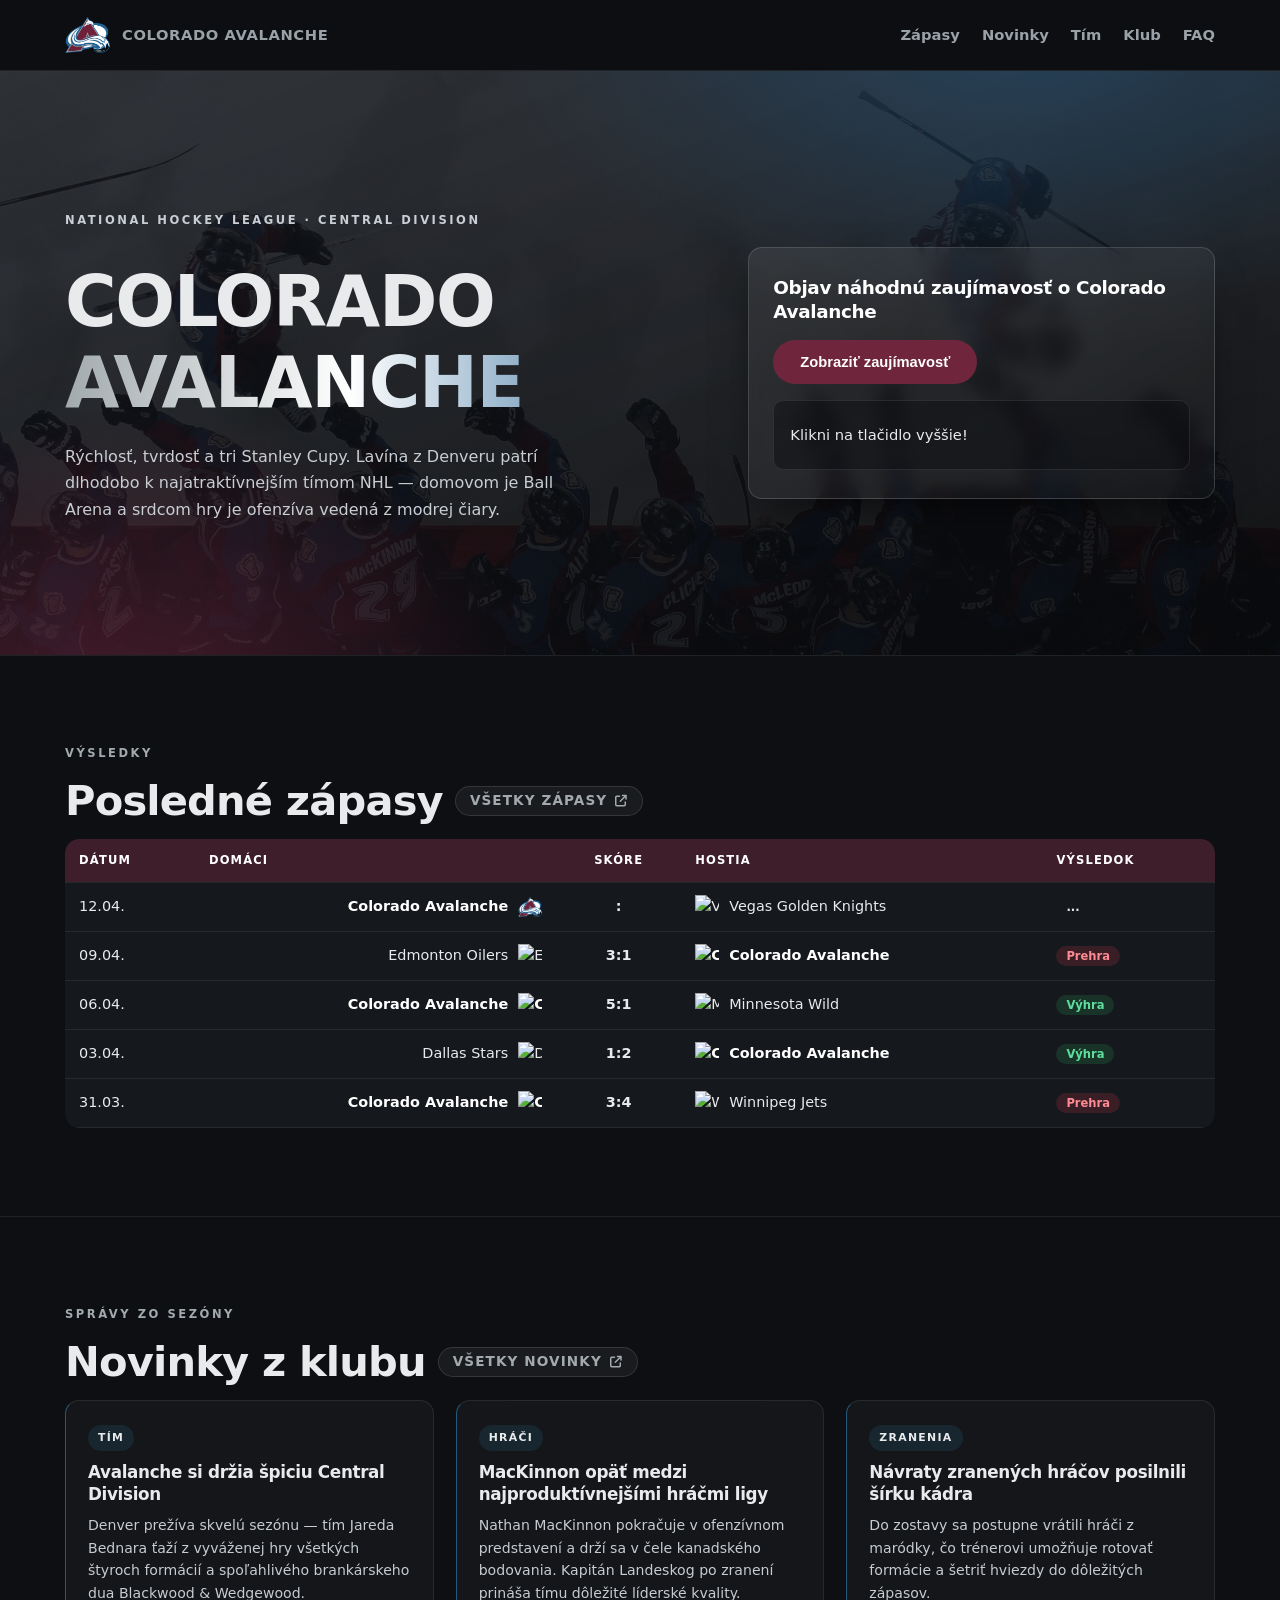
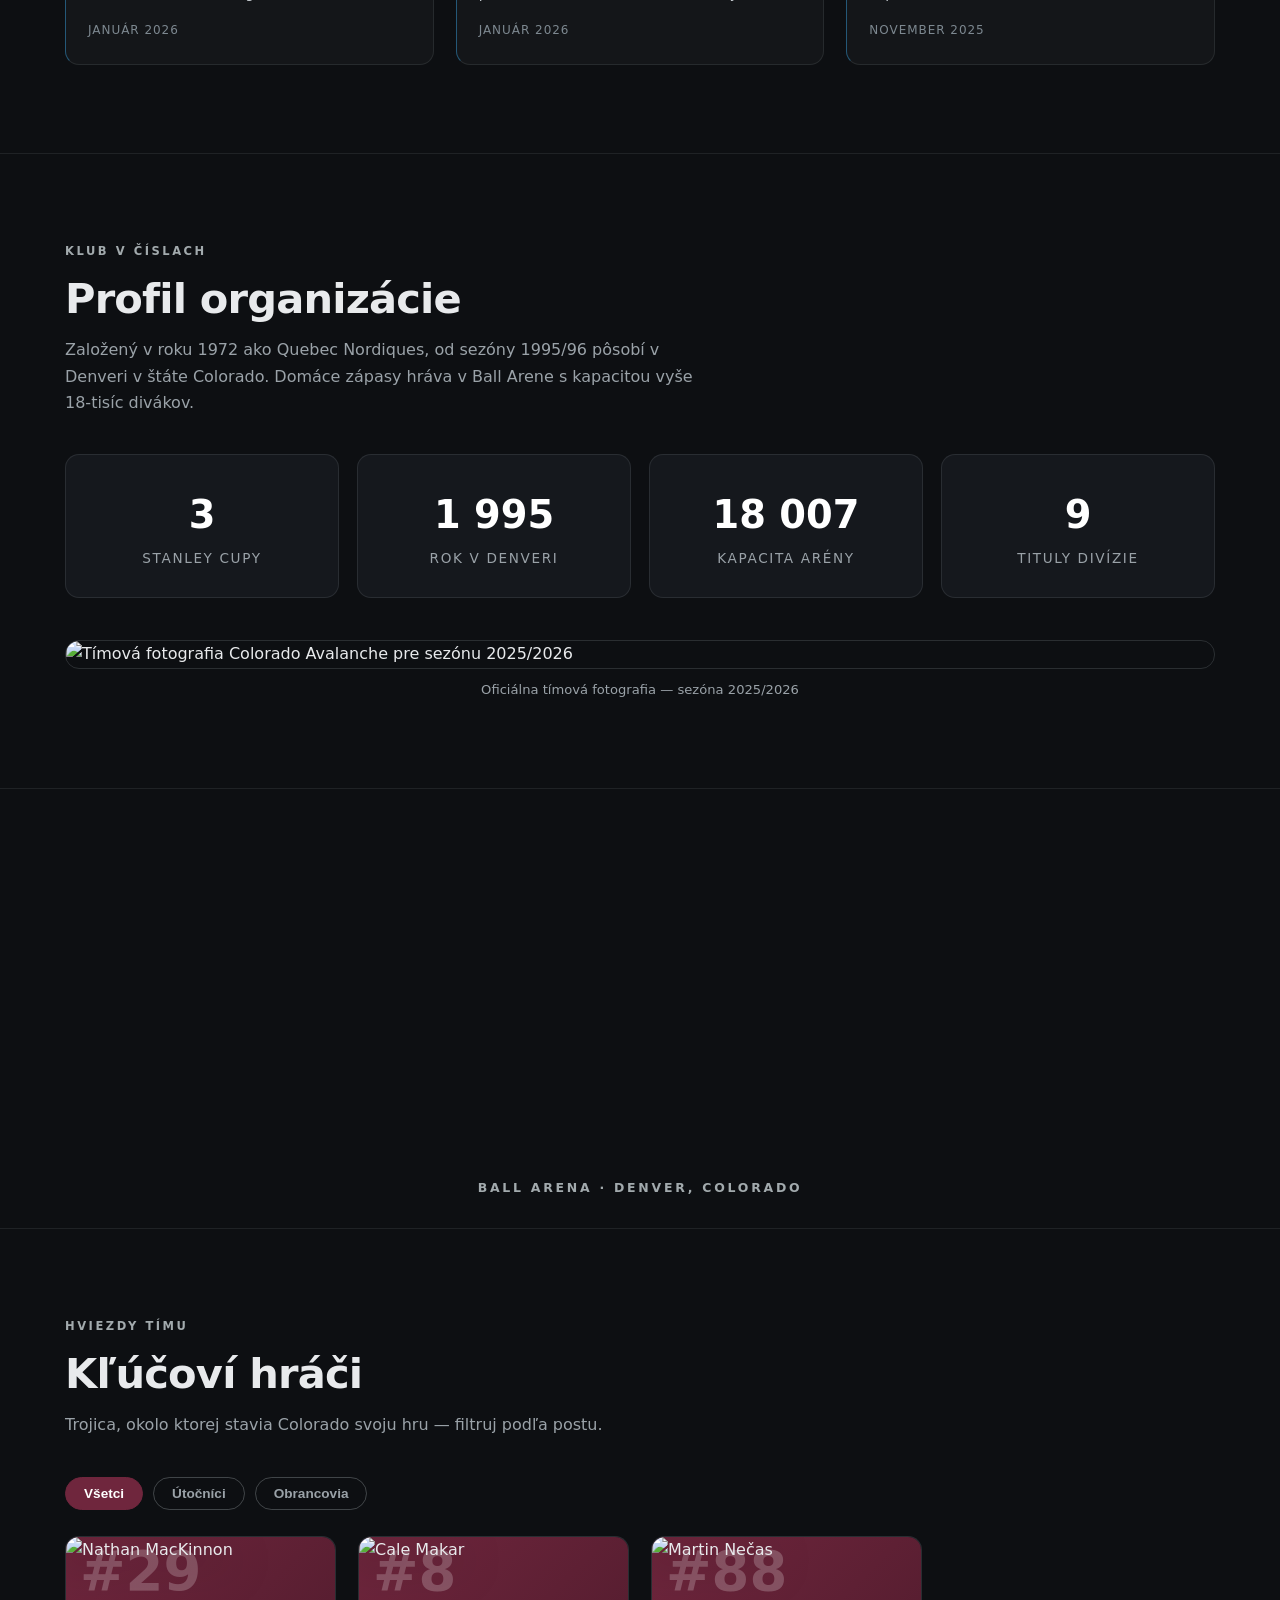
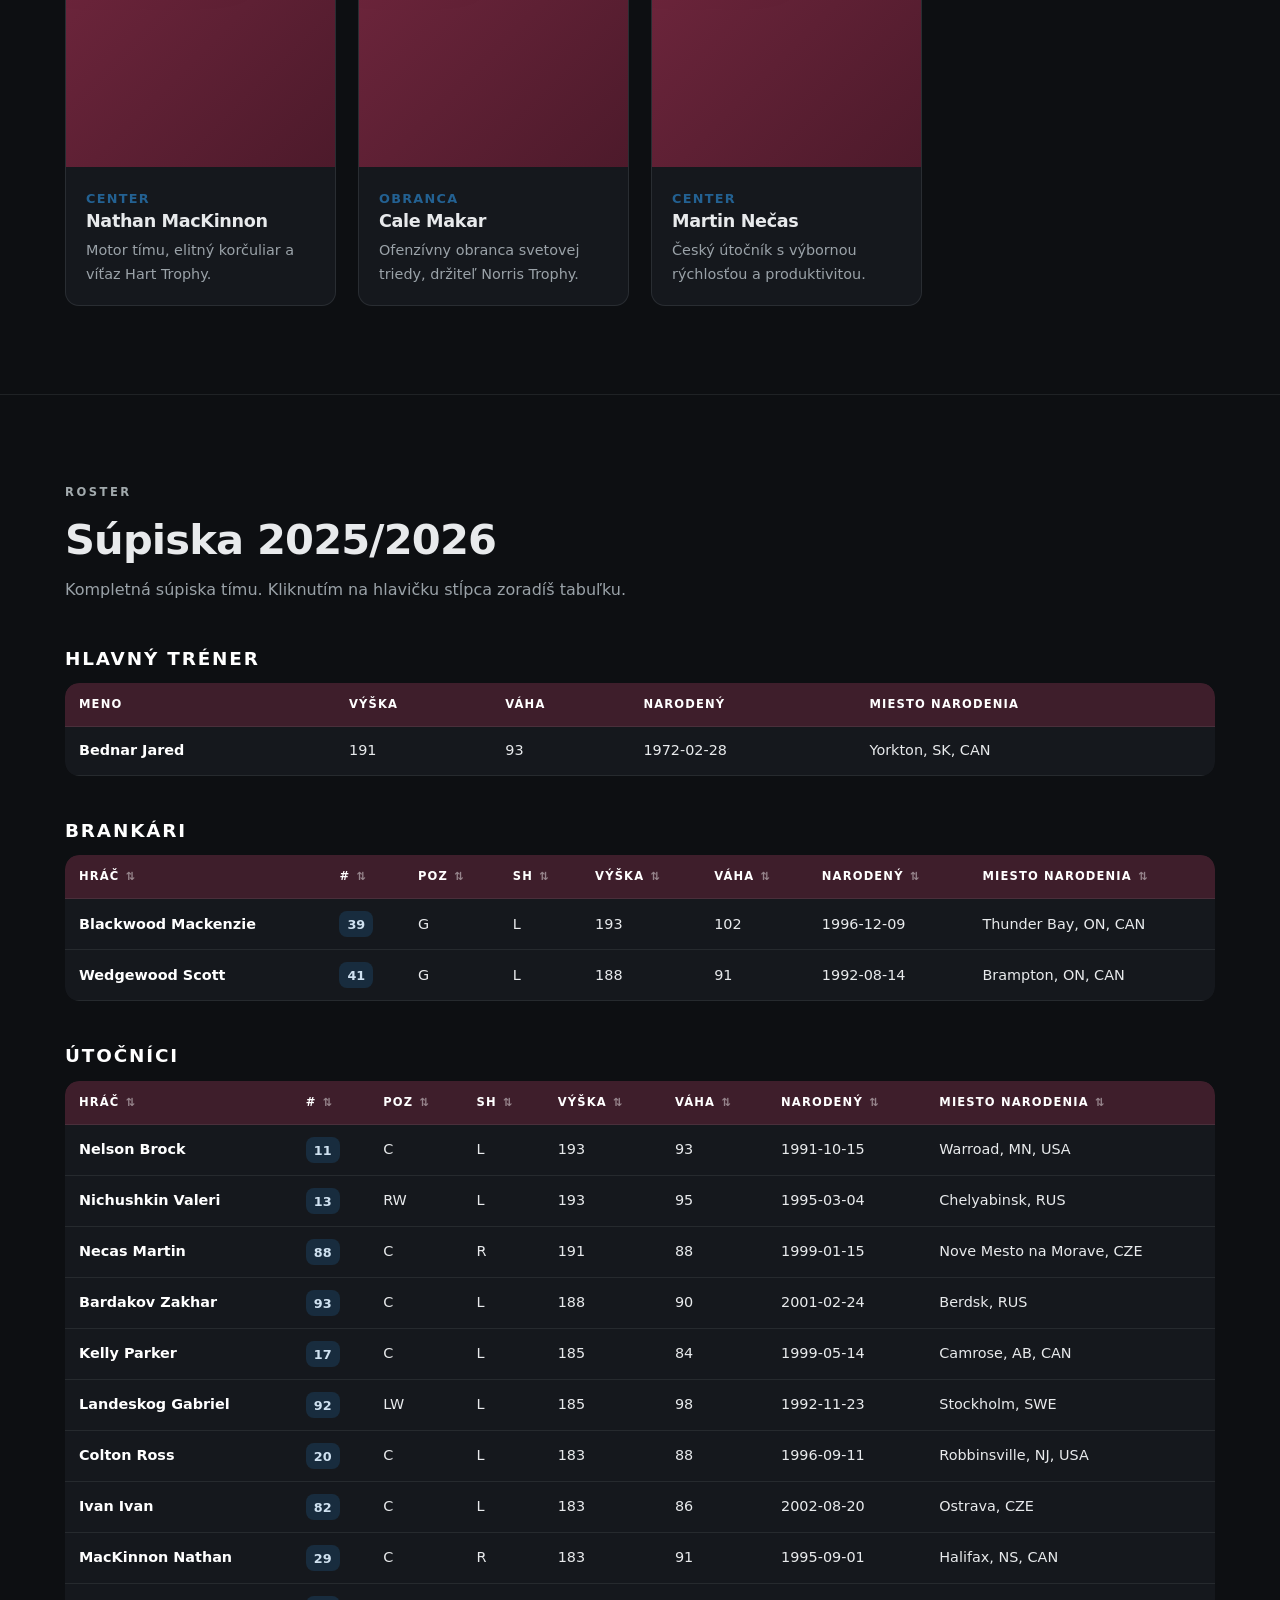
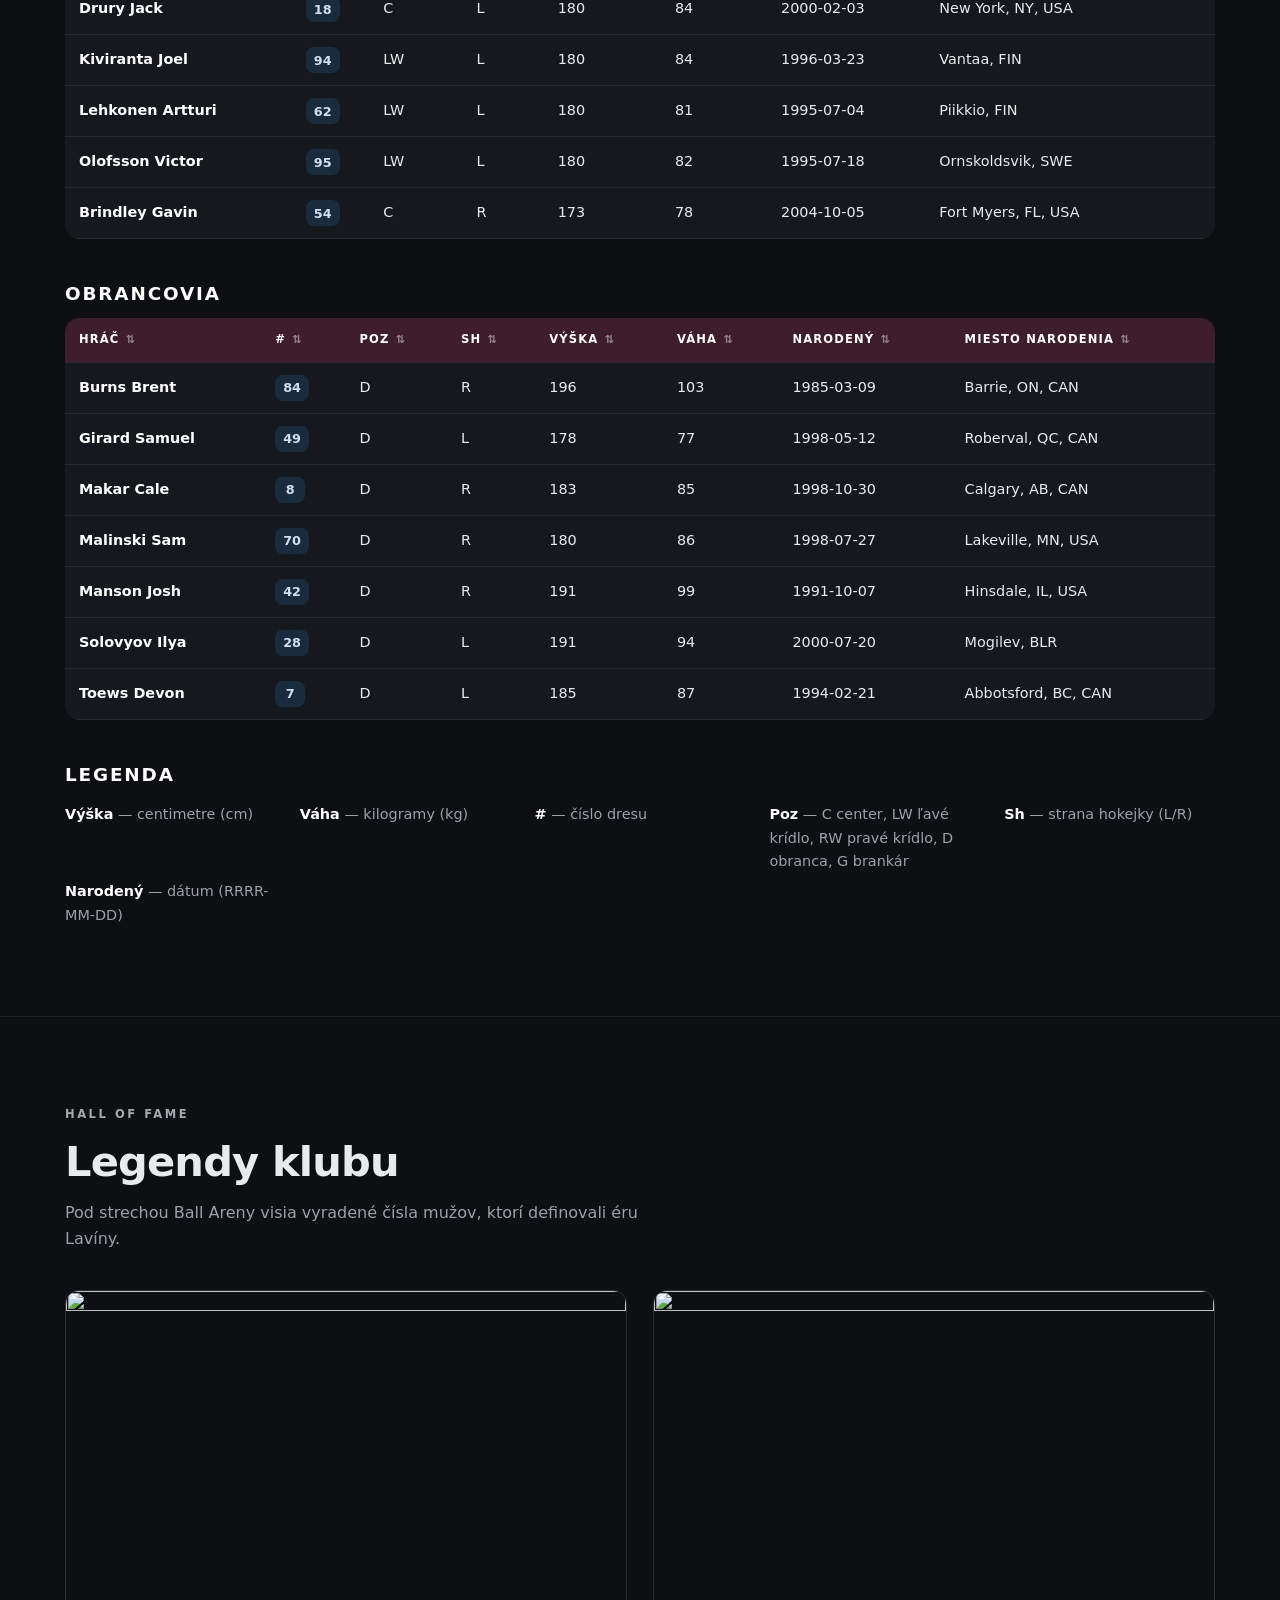
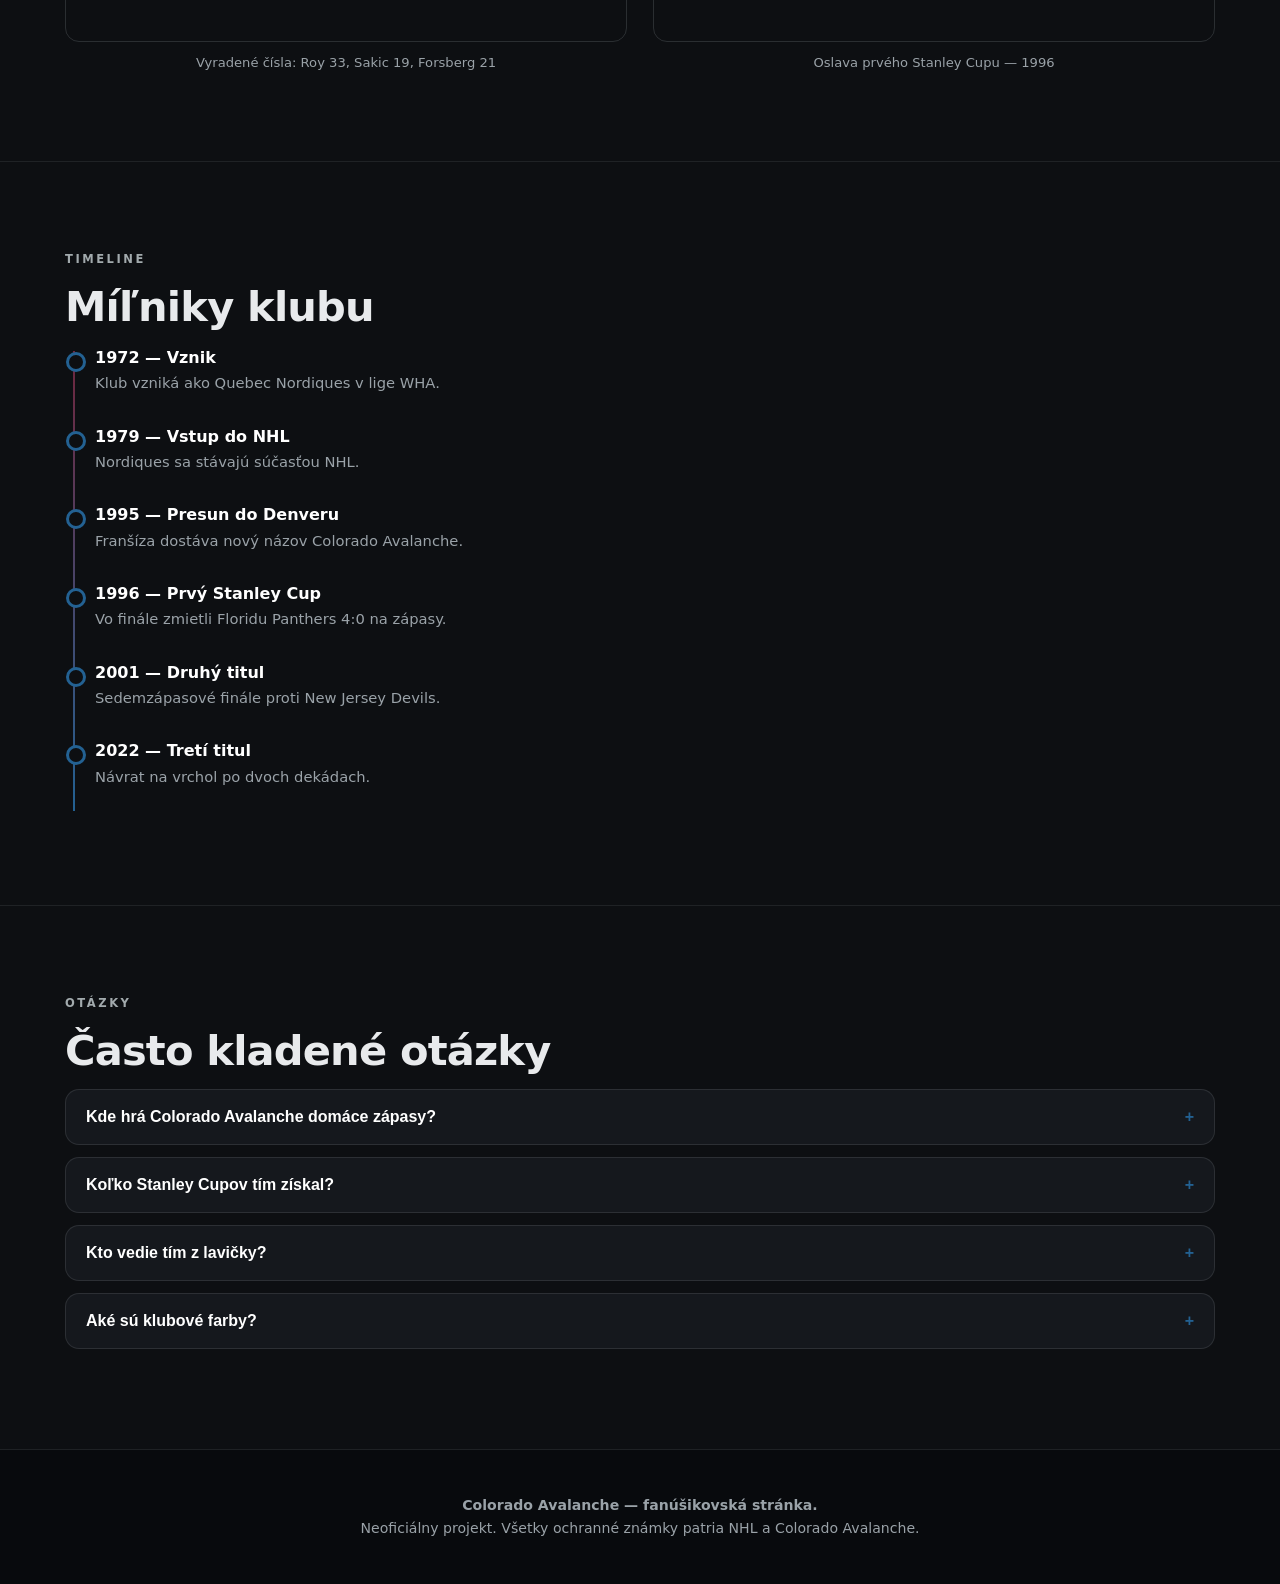
==== commit 03d7a9ef: "add main structure" ====
--- a/index.html
+++ b/index.html
@@ -1,192 +1,221 @@
 <!DOCTYPE html>
+
 <html lang="sk">
-
 <head>
-
-  <meta charset="utf-8" />
-  <meta name="viewport" content="width=device-width, initial-scale=1.0">
-  <meta name="description" content="Colorado Avalanche fan hub" />
-  <meta name="keywords" content="colorado, avalanche, nhl, hockey, fan" />
-  <meta name="author" content="kytka9" />
-  <link rel="icon" type="image/png" href="img/main/icon1.png" />
-  <link rel="apple-touch-icon" href="img/main/icon2.png" />
-
-  <link rel="stylesheet" href="./assets/css/style.css" type="text/css" />
-  <link rel="stylesheet" href="css/lightbox.min.css" type="text/css" media="screen" />
-  <link href="https://fonts.googleapis.com/css2?family=Oswald:wght@400;700&family=Roboto:wght@300;400;700&display=swap"
-    rel="stylesheet">
-
-  <title>Burgundy & Blue</title>
-
+<meta charset="UTF-8" />
+<meta name="viewport" content="width=device-width, initial-scale=1" />
+<title>Colorado Avalanche — Oficiálna fanúšikovská stránka</title>
+<meta name="description" content="Profesionálna stránka o hokejovom tíme Colorado Avalanche: kompletná súpiska 2025/2026, história, legendy, štatistiky a Stanley Cup tituly." />
+
+<link rel="stylesheet" href="https://cdnjs.cloudflare.com/ajax/libs/font-awesome/6.5.1/css/all.min.css">
+<link rel="stylesheet" href="./assets/style/style.css">
 </head>
-
-
 <body>
 
+
   <header>
-    <div id="logo">
-      <h1>Colorado<span> Avalanche</span></h1>
-      <small>fans hub</small>
-    </div>
-    <nav>
-      <ul>
-        <li><a href="contact.html">Contact me</a></li>
-      </ul>
-    </nav>
-  </header>
-
-  <section class="hero" style="--hero-image: url('img/index/walp5.jpg');">
-    <div class="hero-overlay"></div>
-    <div class="hero-content">
-      <h1>Home of Avalenche</h1>
-      <h1>Home of Avalenche</h1>
-      <p>Faithful to the <span class="text-burgundy">Burgundy</span> & <span class="text-blue">Blue</span> since
-        1995</p>
-    </div>
-  </section>
-
-  <!-- Roster section -->
-  <section class="players-section">
-    <h2>The Core Leaders</h2>
-    <div class="player-grid">
-      <div class="player-card" style="background-image: url('img/index/mac.png');">
-        <a href="roster.html" class="player-link">
-          <div class="player-info">
-            <h3>Nathan MacKinnon</h3>
-            <p>#29 | Center | "The Beast"</p>
-            <p>CANADA</p>
-          </div>
-        </a>
-      </div>
-      <div class="player-card" style="background-image: url('img/index/necas.png.webp');">
-        <a href="roster.html" class="player-link">
-          <div class="player-info">
-            <h3>Martin Nečas</h3>
-            <p>#88 | Right Wing | "The Moose"</p>
-            <p>CZECH REPUBLIC</p>
-          </div>
-        </a>
-      </div>
-      <div class="player-card" style="background-image: url('img/index/makar.png');">
-        <a href="roster.html" class="player-link">
-          <div class="player-info">
-            <h3>Cale Makar</h3>
-            <p>#8 | Defense | "All-World"</p>
-            <p>CANADA</p>
-          </div>
-        </a>
-      </div>
-    </div>
-  </section>
-
-  <section class="parallax" style="--bg-image: url('img//index/roster2.jpg');">
-    <div class="parallax-content">
-      <h2 style="font-size: 3rem;">Rooster</h2>
-      <a href="roster.html" class="btn-explore">Explore</a>
-    </div>
-  </section>
-
-  <!-- Overview section -->
-  <section id="achievements" style="background-color: #0a0a0a;">
-    <h2 class="section-title">Achievements</h2>
-    <div class="stats-grid">
-      <div class="stat-card">
-        <h2>3</h2>
-        <p>Stanley Cups<br>(1996, 2001, 2022)</p>
-      </div>
-      <div class="stat-card">
-        <h2>11</h2>
-        <p>Division Titles</p>
-      </div>
-      <div class="stat-card">
-        <h2>10+</h2>
-        <p>Hall of Famers</p>
-      </div>
-    </div>
-  </section>
-
-  <section class="parallax" style="--bg-image: url('img/overview/stadium/arena3.jpg');">
-    <div class="parallax-content">
-      <h2 style="font-size: 3rem;">Overview</h2>
-      <a href="overview.html" class="btn-explore">Explore</a>
-    </div>
-  </section>
-
-  <!-- Game/Quiz section  -->
-  <section id="history">
-    <h2 class="section-title">Fun zone</h2>
-    <div class="grid-2">
-      <div class="history-box">
-        <h3>Test Your Knowledge!</h3>
-        <p>Think you’re a true expert on the Avs' history? Prove you're not just a bandwagon fan! See if you
-          have the hockey IQ of a Hall of Famer or if you need to spend more time in the penalty box. Ready
-          for puck drop?</p>
-      </div>
-      <div class="history-box">
-        <h3>Show Your Skills!</h3>
-        <p>The game isn't just played on the ice—it’s in your hands now. Take control, show off your
-          lightning-fast reflexes, and blast your way to the championship. Are you ready to net a hat-trick?
-        </p>
-      </div>
-    </div>
-  </section>
-
-  <section class="parallax" style="--bg-image: url('img/index/walp6.jpg');">
-    <div class="parallax-content">
-      <h2 style="font-size: 3rem;">Quiz & Game</h2>
-      <a href="quiz.html" class="btn-explore">Explore</a>
-    </div>
-  </section>
-
-  <!-- Legends -->
-  <section>
-    <div class="grid-2">
-      <h2 class="section-title">Retired nums</h2>
-      <div class="retired-numbers">
-        <div class="number-circle" title="Ray Bourque">7</div>
-        <div class="number-circle" title="Joe Sakic">19</div>
-        <div class="number-circle" title="Peter Forsberg">21</div>
-        <div class="number-circle" title="Milan Hejduk">23</div>
-        <div class="number-circle" title="Patrick Roy">33</div>
-        <div class="number-circle" title="Adam Foote">52</div>
-      </div>
-    </div>
-  </section>
-
-  <section class="parallax" style="--bg-image: url('img/index/legends1996.jpg');">
-    <div class="parallax-content">
-      <h2 style="font-size: 3rem;">Legends</h2>
-      <a href="legends.html" class="btn-explore">Explore</a>
-    </div>
-  </section>
-
-  <section>
-    <a href="#top" class="top-page">▲ BACK TO TOP</a>
-  </section>
-
-
-
-  <footer>
-    <p>Created by &copy; <a href="contact.html">kytka9</a> | 2026</p>
-    <p style="margin-top: 10px; font-size: 0.7rem;">NHL and the NHL Shield are registered trademarks of the National
-      Hockey League.</p>
-  </footer>
-
-  <script src="js/lightbox/lightbox-plus-jquery.min.js"></script>
+  <div class="wrap nav">
+    <!-- Pridaný odkaz href="/" na hlavnú stránku -->
+    <a href="./index.html" class="brand">
+      <img src="./colorado.webp" alt="Colorado Avalanche Logo" class="logo">
+      COLORADO AVALANCHE
+    </a>
+    <ul id="menu">
+      <li><a href="#zapasy">Zápasy</a></li>
+      <li><a href="#novinky">Novinky</a></li>
+      <li><a href="#tim">Tím</a></li>
+      <li><a href="#klub">Klub</a></li>
+      <li><a href="#faq">FAQ</a></li>
+    </ul>
+    <button class="burger" id="burger" aria-label="Menu">&#9776;</button>
+  </div>
+</header>
+<!-- <header>
+  <div class="wrap nav">
+    <div class="brand"><span class="logo"></span> COLORADO AVALANCHE</div>
+    <ul id="menu">
+      <li><a href="#zapasy">Zápasy</a></li>
+      <li><a href="#novinky">Novinky</a></li>
+      <li><a href="#tim">Tím</a></li>
+      <li><a href="#hraci">Hviezdy</a></li>
+      <li><a href="#supiska">Súpiska</a></li>
+      <li><a href="#legendy">Legendy</a></li>
+      <li><a href="#historia">História</a></li>
+      <li><a href="#faq">FAQ</a></li>
+    </ul>
+    <button class="burger" id="burger" aria-label="Menu">&#9776;</button>
+  </div>
+</header> -->
+
+<div class="hero">
+  <div class="wrap hero-inner">
+    <div>
+      <p class="eyebrow">National Hockey League &middot; Central Division</p>
+      <h1>Colorado <span>Avalanche</span></h1>
+      <p>Rýchlosť, tvrdosť a tri Stanley Cupy. Lavína z Denveru patrí dlhodobo k najatraktívnejším tímom NHL — domovom je Ball Arena a srdcom hry je ofenzíva vedená z modrej čiary.</p>
+      <!-- <div class="btns">
+        <a class="btn btn-primary" href="#supiska">Pozri súpisku</a>
+        <a class="btn btn-ghost" href="#historia">História klubu</a>
+      </div> -->
+    </div>
+<div class="interactive-section">
+      <h3>Objav náhodnú zaujímavosť o Colorado Avalanche</h3>
+      <button class="btn" id="fact-btn">Zobraziť zaujímavosť</button>
+      <div id="fact-display">Klikni na tlačidlo vyššie!</div>
+    </div>
+  </div>
+</div>
+
+
+<section id="zapasy">
+  <div class="wrap">
+    <p class="eyebrow">Výsledky</p>
+    <h2 class="reveal">Posledné zápasy <a href="#"> všetky zápasy <i class="fa-solid fa-arrow-up-right-from-square"></i></a></h2>
+    <div class="table-wrap reveal">
+      <table>
+        <thead>
+          <tr>
+            <th>Dátum</th>
+            <th>Domáci</th>
+            <th style="text-align: center;">Skóre</th>
+            <th>Hostia</th>
+            <th>Výsledok</th>
+          </tr>
+        </thead>
+        <tbody id="games"></tbody>
+      </table>
+    </div>
+  </div>
+</section>
+
+<section id="novinky">
+  <div class="wrap">
+    <p class="eyebrow">Správy zo sezóny</p>
+    <h2 class="reveal">Novinky z klubu <a href="#"> všetky novinky <i class="fa-solid fa-arrow-up-right-from-square"></i></a></h2>
+    <div class="news-grid" id="news"></div>
+  </div>
+</section>
+
+<section id="tim">
+  <div class="wrap">
+    <p class="eyebrow">Klub v číslach</p>
+    <h2 class="reveal">Profil organizácie</h2>
+    <p class="lead reveal">Založený v roku 1972 ako Quebec Nordiques, od sezóny 1995/96 pôsobí v Denveri v štáte Colorado. Domáce zápasy hráva v Ball Arene s kapacitou vyše 18-tisíc divákov.</p>
+    <div class="stats">
+      <div class="stat reveal"><div class="num" data-count="3">0</div><div class="lbl">Stanley Cupy</div></div>
+      <div class="stat reveal"><div class="num" data-count="1995">0</div><div class="lbl">Rok v Denveri</div></div>
+      <div class="stat reveal"><div class="num" data-count="18007">0</div><div class="lbl">Kapacita arény</div></div>
+      <div class="stat reveal"><div class="num" data-count="9">0</div><div class="lbl">Tituly divízie</div></div>
+    </div>
+    <figure class="reveal" style="margin-top:42px">
+      <img src="./IMG_3723.HEIC" alt="Tímová fotografia Colorado Avalanche pre sezónu 2025/2026" loading="lazy" />
+      <figcaption>Oficiálna tímová fotografia — sezóna 2025/2026</figcaption>
+    </figure>
+  </div>
+</section>
+
+<div class="band" style="background-image:url('./IMG_3723.HEIC')" role="img" aria-label="Brankár Colorado Avalanche zasahuje pred bránkou">
+  <div class="cap">Ball Arena &middot; Denver, Colorado</div>
+</div>
+
+<section id="hraci">
+  <div class="wrap">
+    <p class="eyebrow">Hviezdy tímu</p>
+    <h2 class="reveal">Kľúčoví hráči</h2>
+    <p class="lead reveal">Trojica, okolo ktorej stavia Colorado svoju hru — filtruj podľa postu.</p>
+    <div class="filters">
+      <button class="chip active" data-f="all">Všetci</button>
+      <button class="chip" data-f="utocnik">Útočníci</button>
+      <button class="chip" data-f="obranca">Obrancovia</button>
+    </div>
+    <div class="grid" id="stars"></div>
+  </div>
+</section>
+
+<section id="supiska">
+  <div class="wrap">
+    <p class="eyebrow">Roster</p>
+    <h2 class="reveal">Súpiska 2025/2026</h2>
+    <p class="lead reveal">Kompletná súpiska tímu. Kliknutím na hlavičku stĺpca zoradíš tabuľku.</p>
+
+    <h3 class="sub">Hlavný tréner</h3>
+    <div class="table-wrap reveal">
+      <table>
+        <thead><tr><th>Meno</th><th>Výška</th><th>Váha</th><th>Narodený</th><th>Miesto narodenia</th></tr></thead>
+        <tbody><tr><td class="name">Bednar Jared</td><td>191</td><td>93</td><td>1972-02-28</td><td>Yorkton, SK, CAN</td></tr></tbody>
+      </table>
+    </div>
+
+    <h3 class="sub">Brankári</h3>
+    <div class="table-wrap reveal"><table data-roster="goalies"></table></div>
+
+    <h3 class="sub">Útočníci</h3>
+    <div class="table-wrap reveal"><table data-roster="forwards"></table></div>
+
+    <h3 class="sub">Obrancovia</h3>
+    <div class="table-wrap reveal"><table data-roster="defense"></table></div>
+
+    <h3 class="sub">Legenda</h3>
+    <ul class="legend-list">
+      <li><b>Výška</b> — centimetre (cm)</li>
+      <li><b>Váha</b> — kilogramy (kg)</li>
+      <li><b>#</b> — číslo dresu</li>
+      <li><b>Poz</b> — C center, LW ľavé krídlo, RW pravé krídlo, D obranca, G brankár</li>
+      <li><b>Sh</b> — strana hokejky (L/R)</li>
+      <li><b>Narodený</b> — dátum (RRRR-MM-DD)</li>
+    </ul>
+  </div>
+</section>
+
+<section id="legendy">
+  <div class="wrap">
+    <p class="eyebrow">Hall of Fame</p>
+    <h2 class="reveal">Legendy klubu</h2>
+    <p class="lead reveal">Pod strechou Ball Areny visia vyradené čísla mužov, ktorí definovali éru Lavíny.</p>
+    <div class="two reveal">
+      <figure>
+        <img src="./IMG_3723.HEIC" loading="lazy" />
+        <figcaption>Vyradené čísla: Roy 33, Sakic 19, Forsberg 21</figcaption>
+      </figure>
+      <figure>
+        <img src="./IMG_3723.HEIC" loading="lazy"/>
+        <figcaption>Oslava prvého Stanley Cupu — 1996</figcaption>
+      </figure>
+    </div>
+  </div>
+</section>
+
+<section id="historia">
+  <div class="wrap">
+    <p class="eyebrow">Timeline</p>
+    <h2 class="reveal">Míľniky klubu</h2>
+    <div class="timeline reveal">
+      <div class="tl-item"><b>1972 — Vznik</b><span>Klub vzniká ako Quebec Nordiques v lige WHA.</span></div>
+      <div class="tl-item"><b>1979 — Vstup do NHL</b><span>Nordiques sa stávajú súčasťou NHL.</span></div>
+      <div class="tl-item"><b>1995 — Presun do Denveru</b><span>Franšíza dostáva nový názov Colorado Avalanche.</span></div>
+      <div class="tl-item"><b>1996 — Prvý Stanley Cup</b><span>Vo finále zmietli Floridu Panthers 4:0 na zápasy.</span></div>
+      <div class="tl-item"><b>2001 — Druhý titul</b><span>Sedemzápasové finále proti New Jersey Devils.</span></div>
+      <div class="tl-item"><b>2022 — Tretí titul</b><span>Návrat na vrchol po dvoch dekádach.</span></div>
+    </div>
+  </div>
+</section>
+
+
+<section id="faq">
+  <div class="wrap">
+    <p class="eyebrow">Otázky</p>
+    <h2 class="reveal">Často kladené otázky</h2>
+    <div id="faq-list" class="reveal"></div>
+  </div>
+</section>
+
+<footer>
+  <div class="wrap">
+    <p><strong>Colorado Avalanche — fanúšikovská stránka.</strong></p>
+    <p>Neoficiálny projekt. Všetky ochranné známky patria NHL a Colorado Avalanche.</p>
+  </div>
+</footer>
+
+<script src="./assets/script/script.js"></script>
 </body>
-
 </html>
-
-
-
-<!--    
-<nav>
-    <ul>
-        <li><a href="index.html" style="color:var(--avs-blue)">Home</a></li>
-        <li><a href="roster.html">Roster</a></li>
-        <li><a href="overview.html">Overview</a></li>
-        <li><a href="game.html">Game</a></li>
-        <li><a href="legends.html">Legends</a></li>
-    </ul>
-</nav> 
--->
--- a/assets/style/style.css
+++ b/assets/style/style.css
@@ -0,0 +1,337 @@
+  :root{
+    --burgundy:#6F263D;
+    --burgundy-dark:#4d1a2b;
+    --blue:#2f85b799;
+    --steel:#236192;
+    --silver:#A2AAAD;
+    --ink:#0d0f12;
+    --ink-2:#15181d;
+    --text:#e8eaec;
+    --muted:#9aa2a8;
+    --radius:14px;
+    --shadow:0 18px 40px -18px rgba(0,0,0,.75);
+    --font:'Segoe UI',system-ui,-apple-system,Helvetica,Arial,sans-serif;
+  }
+  *{box-sizing:border-box;margin:0;padding:0}
+  html{scroll-behavior:smooth}
+  body{
+    font-family:var(--font);
+    background:var(--ink);
+    color:var(--text);
+    line-height:1.65;
+    -webkit-font-smoothing:antialiased;
+  }
+  .wrap{width:min(1150px,92vw);margin-inline:auto}
+  h1,h2,h3{line-height:1.15;letter-spacing:-.02em;font-weight:800}
+  section{padding:88px 0;scroll-margin-top:70px;border-top:1px solid rgba(162,170,173,.12)}
+  .eyebrow{
+    text-transform:uppercase;letter-spacing:.22em;font-size:.72rem;
+    color:var(--silver);font-weight:700;margin-bottom:14px
+  }
+  h2{font-size:clamp(1.7rem,3.4vw,2.6rem);margin-bottom:14px}
+  h3.sub{font-size:1.15rem;scroll-margin-top:90px;margin:44px 0 14px;color:#fff;text-transform:uppercase;letter-spacing:.1em}
+  .lead{color:var(--muted);max-width:62ch;margin-bottom:38px}
+
+
+  /* odkaz na podkategoriu */
+  /* Zarovnanie odkazu v h2 */
+h2.reveal {
+  display: flex;
+  align-items: center;
+  /* justify-content: space-between; */
+  flex-wrap: wrap;
+  gap: 12px;
+}
+
+/* Štýl samotného odkazu */
+h2.reveal a {
+  font-size: 0.85rem;
+  font-weight: 600;
+  color: var(--silver);
+  text-decoration: none;
+  text-transform: uppercase;
+  letter-spacing: 0.08em;
+  padding: 6px 14px;
+  border-radius: 999px;
+  background: rgba(255, 255, 255, 0.05);
+  border: 1px solid rgba(162, 170, 173, 0.2);
+  transition: all 0.25s ease;
+  display: inline-flex;
+  align-items: center;
+  gap: 8px;
+}
+
+/* Hover efekt pre odkaz */
+h2.reveal a:hover {
+  color: #fff;
+  background: var(--burgundy);
+  border-color: var(--burgundy);
+  transform: translateY(-2px);
+}
+
+/* Veľkosť ikony v odkaze */
+h2.reveal a i {
+  font-size: 0.75rem;
+}
+
+/* NEWS */
+.news-filters {
+  display: flex;
+  gap: 10px;
+  flex-wrap: wrap;
+  margin-bottom: 26px;
+}
+
+/* NAV & BRAND */
+  header{
+    position:sticky;top:0;z-index:50;
+    background:rgba(13,15,18,.82);backdrop-filter:blur(14px);
+    border-bottom:1px solid rgba(162,170,173,.14);
+  }
+  .nav{display:flex;align-items:center;justify-content:space-between;height:70px;gap:20px}
+  
+  /* Upravené štýly pre .brand ako odkaz */
+  .brand{
+    display:flex;align-items:center;gap:12px;
+    font-weight:900;letter-spacing:.04em;
+    color:#fff;text-decoration:none;transition:opacity .2s
+  }
+  .brand:hover{opacity:.85}
+
+.logo{
+    width:45px;
+    height:45px;
+    object-fit:contain;
+    border:none;
+    border-radius:0;
+    flex:none;
+  }
+  .nav ul{display:flex;gap:22px;list-style:none}
+  .nav a{color:var(--muted);text-decoration:none;font-size:.92rem;font-weight:600;transition:.2s}
+  .nav a:hover,.nav a.active{color:#fff}
+  .burger{display:none;background:none;border:0;color:#fff;font-size:1.6rem;cursor:pointer}
+
+
+  /* HERO */
+  .hero{
+    position:relative;overflow:hidden;
+    background:
+      linear-gradient(160deg,rgba(17,20,26,.86),rgba(8,10,13,.94)),
+      url("./../../walp5.jpg") center/cover no-repeat;
+    padding:120px 0 100px;border-top:0;
+  }
+  .hero::before{
+    content:"";position:absolute;inset:0;
+    background:
+      radial-gradient(900px 500px at 80% -10%,rgba(35,97,146,.45),transparent 60%),
+      radial-gradient(700px 500px at 10% 110%,rgba(111,38,61,.6),transparent 60%);
+  }
+  .hero-inner{position:relative;display:grid;grid-template-columns:1.15fr .85fr;gap:52px;align-items:center}
+  .hero h1{font-size:clamp(2.4rem,6vw,4.4rem);text-transform:uppercase}
+  .hero h1 span{
+    display:block;
+    background:linear-gradient(90deg,var(--silver),#fff 45%,var(--steel));
+    -webkit-background-clip:text;background-clip:text;color:transparent
+  }
+  .hero p{color:#c8ced3;margin:20px 0 32px;max-width:52ch}
+  .btns{display:flex;gap:14px;flex-wrap:wrap}
+  .btn{
+    padding:13px 26px;border-radius:999px;font-weight:700;font-size:.92rem;
+    text-decoration:none;cursor:pointer;border:1px solid transparent;transition:.22s
+  }
+  .btn-primary{background:var(--burgundy);color:#fff;box-shadow:var(--shadow)}
+  .btn-primary:hover{background:#8a2f4c;transform:translateY(-2px)}
+  .btn-ghost{border-color:rgba(162,170,173,.45);color:#fff}
+  .btn-ghost:hover{background:rgba(162,170,173,.14)}
+
+/* ZAUJIMAVOSTI V HERO */
+/* INTERAKTÍVNA SEKCIA V HERO BANNERI */
+.interactive-section {
+  background: linear-gradient(150deg, rgba(255, 255, 255, 0.08), rgba(255, 255, 255, 0.02));
+  backdrop-filter: blur(8px);
+  -webkit-backdrop-filter: blur(8px);
+  border: 1px solid rgba(162, 170, 173, 0.25);
+  border-radius: var(--radius);
+  padding: 28px 24px;
+  display: flex;
+  flex-direction: column;
+  gap: 16px;
+  box-shadow: var(--shadow);
+}
+
+.interactive-section h3 {
+  font-size: 1.15rem;
+  color: #fff;
+  line-height: 1.3;
+}
+
+.interactive-section .btn {
+  background: var(--burgundy);
+  color: #fff;
+  border: 1px solid transparent;
+  align-self: flex-start;
+  box-shadow: var(--shadow);
+}
+
+.interactive-section .btn:hover {
+  background: #8a2f4c;
+  transform: translateY(-2px);
+}
+
+#fact-display {
+  background: rgba(13, 15, 18, 0.5);
+  border: 1px solid rgba(162, 170, 173, 0.15);
+  /* border-left: 3px solid var(--steel); */
+  border-radius: 10px;
+  padding: 14px 16px;
+  color: var(--text);
+  font-size: 0.92rem;
+  line-height: 1.5;
+  min-height: 70px;
+  display: flex;
+  align-items: center;
+  transition: border-color 0.3s ease;
+}
+
+/* Logá tímov v tabuľke zápasov */
+.team-cell {
+  display: flex;
+  align-items: center;
+  gap: 10px;
+}
+
+.team-logo {
+  width: 24px;
+  height: 24px;
+  object-fit: contain;
+  flex: none;
+}
+
+  /* IMAGE BANDS */
+  .band{
+    height:clamp(240px,42vw,440px);
+    background-attachment:fixed;background-position:center;background-size:cover;
+    position:relative;border-top:1px solid rgba(162,170,173,.12)
+  }
+  .band::after{content:"";position:absolute;inset:0;background:linear-gradient(180deg,rgba(13,15,18,.72),rgba(13,15,18,.35) 45%,rgba(13,15,18,.85))}
+  .band .cap{
+    position:absolute;inset:auto 0 0 0;z-index:2;padding:0 0 30px;text-align:center;
+    text-transform:uppercase;letter-spacing:.22em;font-size:.78rem;color:var(--silver);font-weight:700
+  }
+  figure{margin:0}
+  figure img{width:100%;height:auto;display:block;border-radius:var(--radius);border:1px solid rgba(162,170,173,.2)}
+  figcaption{color:var(--muted);font-size:.82rem;margin-top:10px;text-align:center}
+
+  /* COUNTERS */
+  .stats{display:grid;grid-template-columns:repeat(4,1fr);gap:18px}
+  .stat{
+    background:var(--ink-2);border:1px solid rgba(162,170,173,.14);
+    border-radius:var(--radius);padding:28px 22px;text-align:center;transition:.25s
+  }
+  .stat:hover{transform:translateY(-4px);border-color:var(--burgundy)}
+  .stat .num{font-size:2.4rem;font-weight:900;color:#fff}
+  .stat .lbl{color:var(--muted);font-size:.85rem;text-transform:uppercase;letter-spacing:.12em}
+
+  /* FEATURED PLAYERS */
+  .grid{display:grid;grid-template-columns:repeat(auto-fill,minmax(260px,1fr));gap:22px}
+  .news-grid{display:grid;grid-template-columns:repeat(auto-fill,minmax(300px,1fr));gap:22px}
+  .news-card{
+    background:rgba(255,255,255,.03);border:1px solid rgba(162,170,173,.14);
+    border-left: 1px solid var(--blue);border-radius:14px;padding:22px;transition:transform .25s,border-color .25s
+  }
+  .news-card:hover{transform:translateY(-4px);border-color:#2f85b799;border-left-color:var(--blue)}
+  .news-card .tag{
+    display:inline-block;font-size:.68rem;font-weight:700;letter-spacing:.12em;text-transform:uppercase;
+    color:var(--ice);background:rgba(47,133,183,.14);padding:4px 10px;border-radius:99px;margin-bottom:10px
+  }
+  .news-card h3{font-size:1.05rem;margin:0 0 8px;line-height:1.35}
+  .news-card p{color:#c6ccd1;font-size:.88rem;line-height:1.6;margin:0 0 12px}
+  .news-card time{color:#7d8890;font-size:.75rem;letter-spacing:.08em;text-transform:uppercase}
+  .card{
+    background:var(--ink-2);border:1px solid rgba(162,170,173,.14);
+    border-radius:var(--radius);overflow:hidden;transition:.25s
+  }
+  .card:hover{transform:translateY(-6px);box-shadow:var(--shadow);border-color:rgba(35,97,146,.6)}
+  .card-top{
+    position:relative;height:230px;display:grid;place-items:end center;overflow:hidden;
+    background:linear-gradient(135deg,var(--burgundy),var(--burgundy-dark));
+  }
+  .card-top img{height:100%;width:100%;object-fit:contain;object-position:bottom center;filter:drop-shadow(0 10px 20px rgba(0,0,0,.5))}
+  .card-top .jersey{
+    position:absolute;left:14px;top:8px;font-size:3.4rem;font-weight:900;
+    color:rgba(255,255,255,.22);line-height:1
+  }
+  .card-body{padding:18px 20px}
+  .card h3{font-size:1.1rem}
+  .pos{color:var(--steel);font-weight:700;font-size:.8rem;text-transform:uppercase;letter-spacing:.1em}
+  .card p{color:var(--muted);font-size:.9rem;margin-top:8px}
+  .filters{display:flex;gap:10px;flex-wrap:wrap;margin-bottom:26px}
+  .chip{
+    background:transparent;border:1px solid rgba(162,170,173,.35);color:var(--muted);
+    padding:8px 18px;border-radius:999px;cursor:pointer;font-weight:600;font-size:.85rem;transition:.2s
+  }
+  .chip:hover{color:#fff}
+  .chip.active{background:var(--burgundy);border-color:var(--burgundy);color:#fff}
+
+  /* TIMELINE */
+  .timeline{position:relative;padding-left:30px}
+  .timeline::before{content:"";position:absolute;left:8px;top:6px;bottom:6px;width:2px;background:linear-gradient(var(--burgundy),var(--steel))}
+  .tl-item{position:relative;padding-bottom:28px}
+  .tl-item::before{
+    content:"";position:absolute;left:-29px;top:7px;width:14px;height:14px;border-radius:50%;
+    background:var(--ink);border:3px solid var(--steel)
+  }
+  .tl-item b{color:#fff}
+  .tl-item span{display:block;color:var(--muted);font-size:.92rem}
+
+  /* TABLE */
+  .table-wrap{overflow-x:auto;border-radius:var(--radius)}
+  table{width:100%;border-collapse:collapse;background:var(--ink-2);border-radius:var(--radius);overflow:hidden}
+  th,td{padding:12px 14px;text-align:left;font-size:.9rem;border-bottom:1px solid rgba(162,170,173,.12);white-space:nowrap}
+  th{background:rgba(111,38,61,.45);text-transform:uppercase;font-size:.72rem;letter-spacing:.1em;color:#fff}
+  th.sortable{cursor:pointer;user-select:none}
+  th.sortable:hover{background:rgba(111,38,61,.7)}
+  th .arr{opacity:.45;margin-left:6px;font-size:.7rem}
+  th.asc .arr,th.desc .arr{opacity:1;color:var(--silver)}
+  tbody tr:hover{background:rgba(35,97,146,.12)}
+  td.name{font-weight:700;color:#fff}
+  .num-badge{
+    display:inline-grid;place-items:center;min-width:30px;height:26px;padding:0 8px;
+    border-radius:8px;background:rgba(35,97,146,.28);color:#cfe1f0;font-weight:800;font-size:.8rem
+  }
+  .badge{padding:3px 10px;border-radius:999px;font-size:.72rem;font-weight:800}
+  .w{background:rgba(46,160,90,.2);color:#5ede9c}
+  .l{background:rgba(200,60,70,.2);color:#ff8a94}
+  .legend-list{color:var(--muted);font-size:.9rem;list-style:none;display:grid;grid-template-columns:repeat(auto-fit,minmax(210px,1fr));gap:6px 24px;margin-top:18px}
+  .legend-list b{color:#fff}
+
+  .two figure img{aspect-ratio:16/10;object-fit:cover}
+  /* LEGENDS */
+  .two{display:grid;grid-template-columns:1fr 1fr;gap:26px;align-items:start}
+
+  /* FAQ */
+  .faq-item{border:1px solid rgba(162,170,173,.16);border-radius:var(--radius);margin-bottom:12px;overflow:hidden;background:var(--ink-2)}
+  .faq-q{width:100%;text-align:left;background:none;border:0;color:#fff;font-weight:700;font-size:1rem;padding:18px 20px;cursor:pointer;display:flex;justify-content:space-between;gap:16px}
+  .faq-q i{font-style:normal;color:var(--steel);transition:.25s}
+  .faq-item.open .faq-q i{transform:rotate(45deg)}
+  .faq-a{max-height:0;overflow:hidden;transition:max-height .3s ease;color:var(--muted)}
+  .faq-a p{padding:0 20px 18px}
+
+  footer{background:#080a0d;padding:44px 0;text-align:center;color:var(--muted);font-size:.88rem;border-top:1px solid rgba(162,170,173,.14)}
+
+  .reveal{opacity:0;transform:translateY(26px);transition:.7s cubic-bezier(.2,.7,.2,1)}
+  .reveal.in{opacity:1;transform:none}
+
+  @media(max-width:900px){
+    .hero-inner{grid-template-columns:1fr}
+    .stats{grid-template-columns:repeat(2,1fr)}
+    .two{grid-template-columns:1fr}
+    .band{background-attachment:scroll}
+    .nav ul{
+      position:absolute;top:70px;left:0;right:0;background:#0d0f12;flex-direction:column;
+      gap:0;padding:0 6vw;max-height:0;overflow:hidden;transition:max-height .3s;border-bottom:1px solid rgba(162,170,173,.14)
+    }
+    .nav ul.open{max-height:420px;padding:14px 6vw 22px}
+    .nav ul li a{display:block;padding:10px 0}
+    .burger{display:block}
+  }
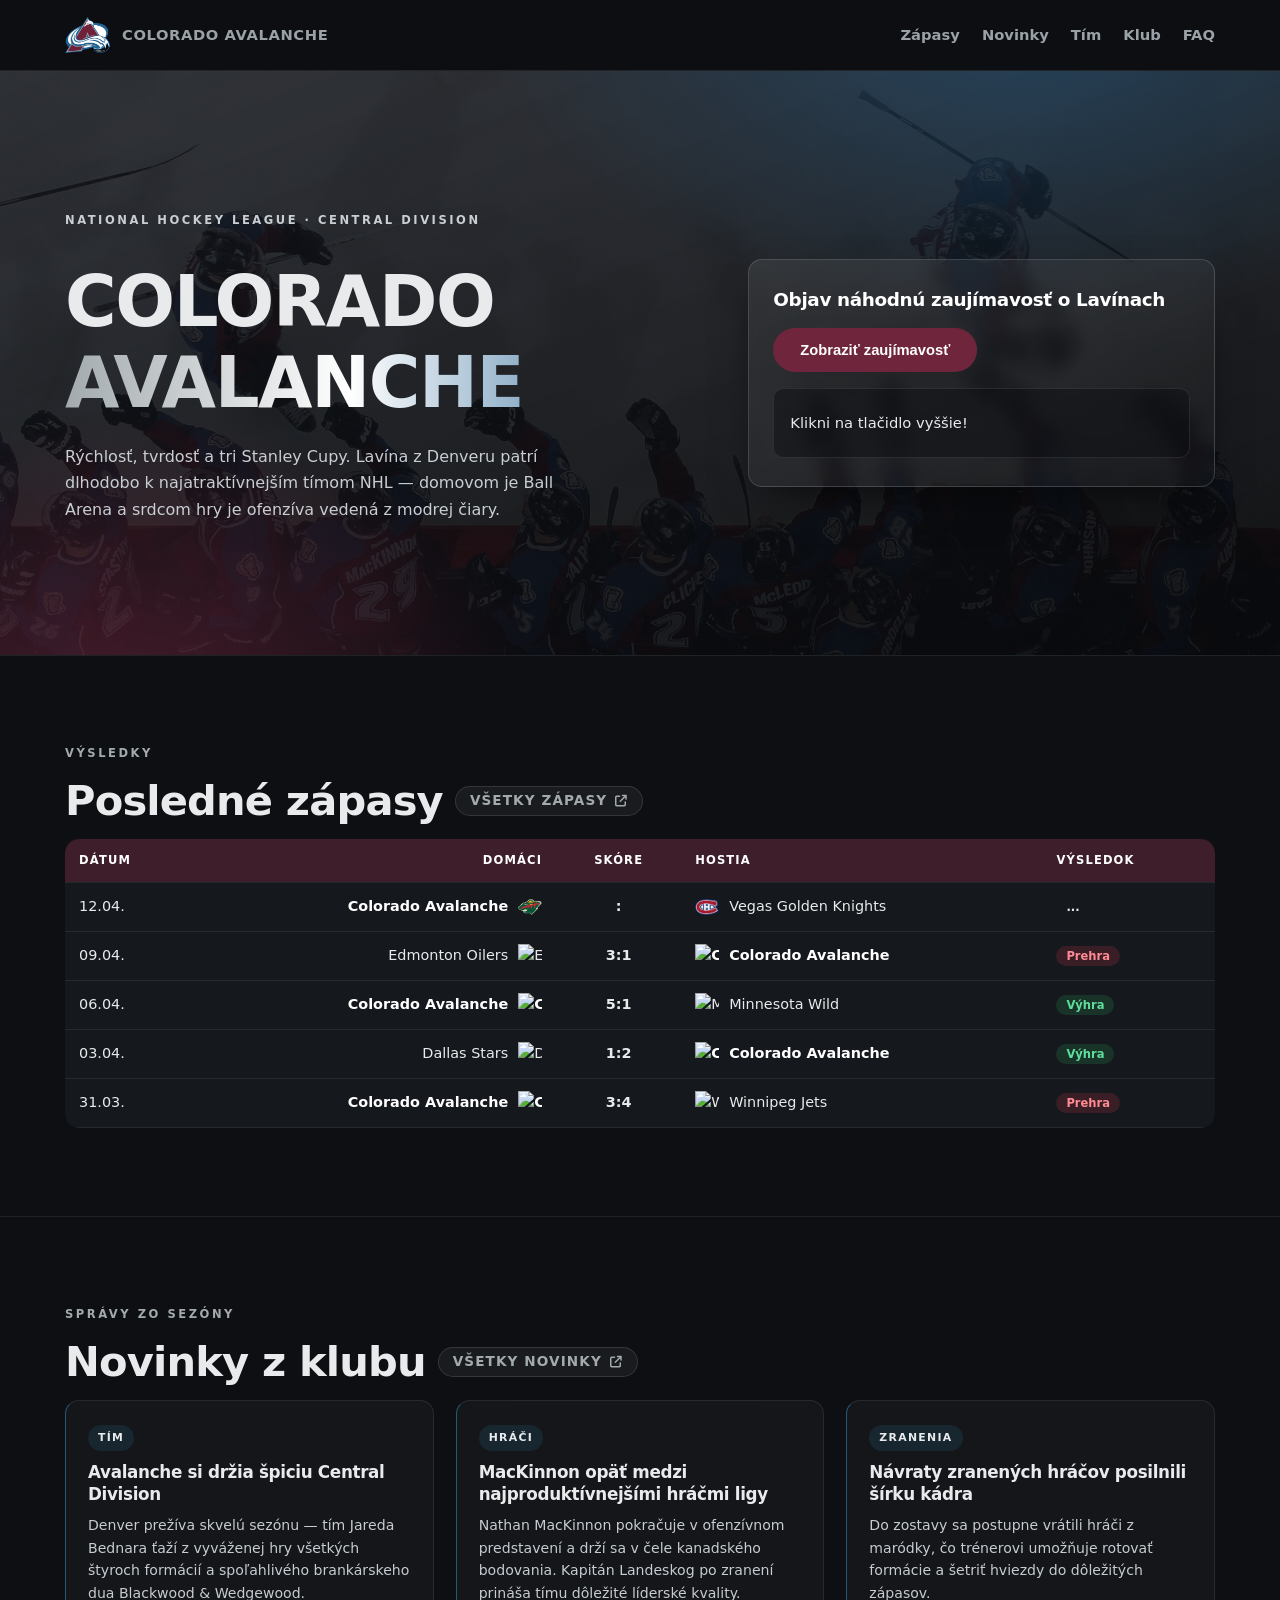
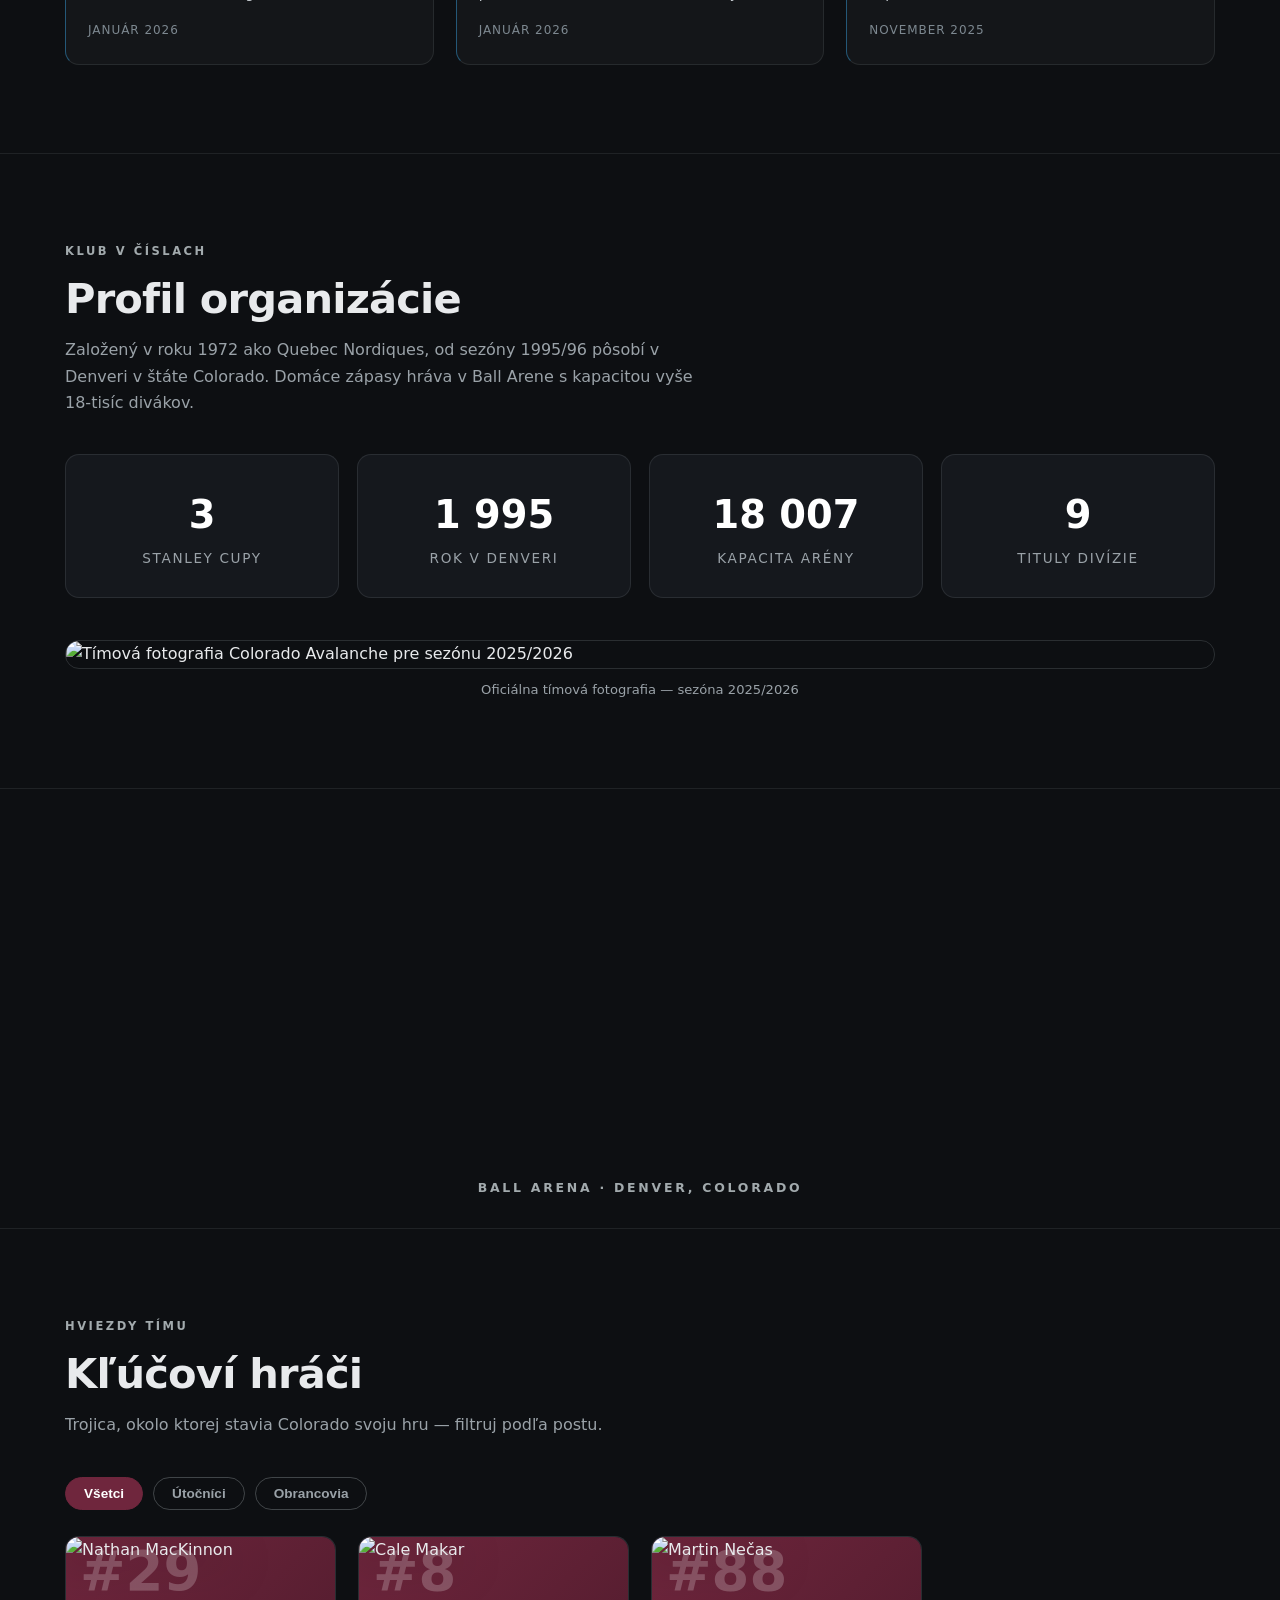
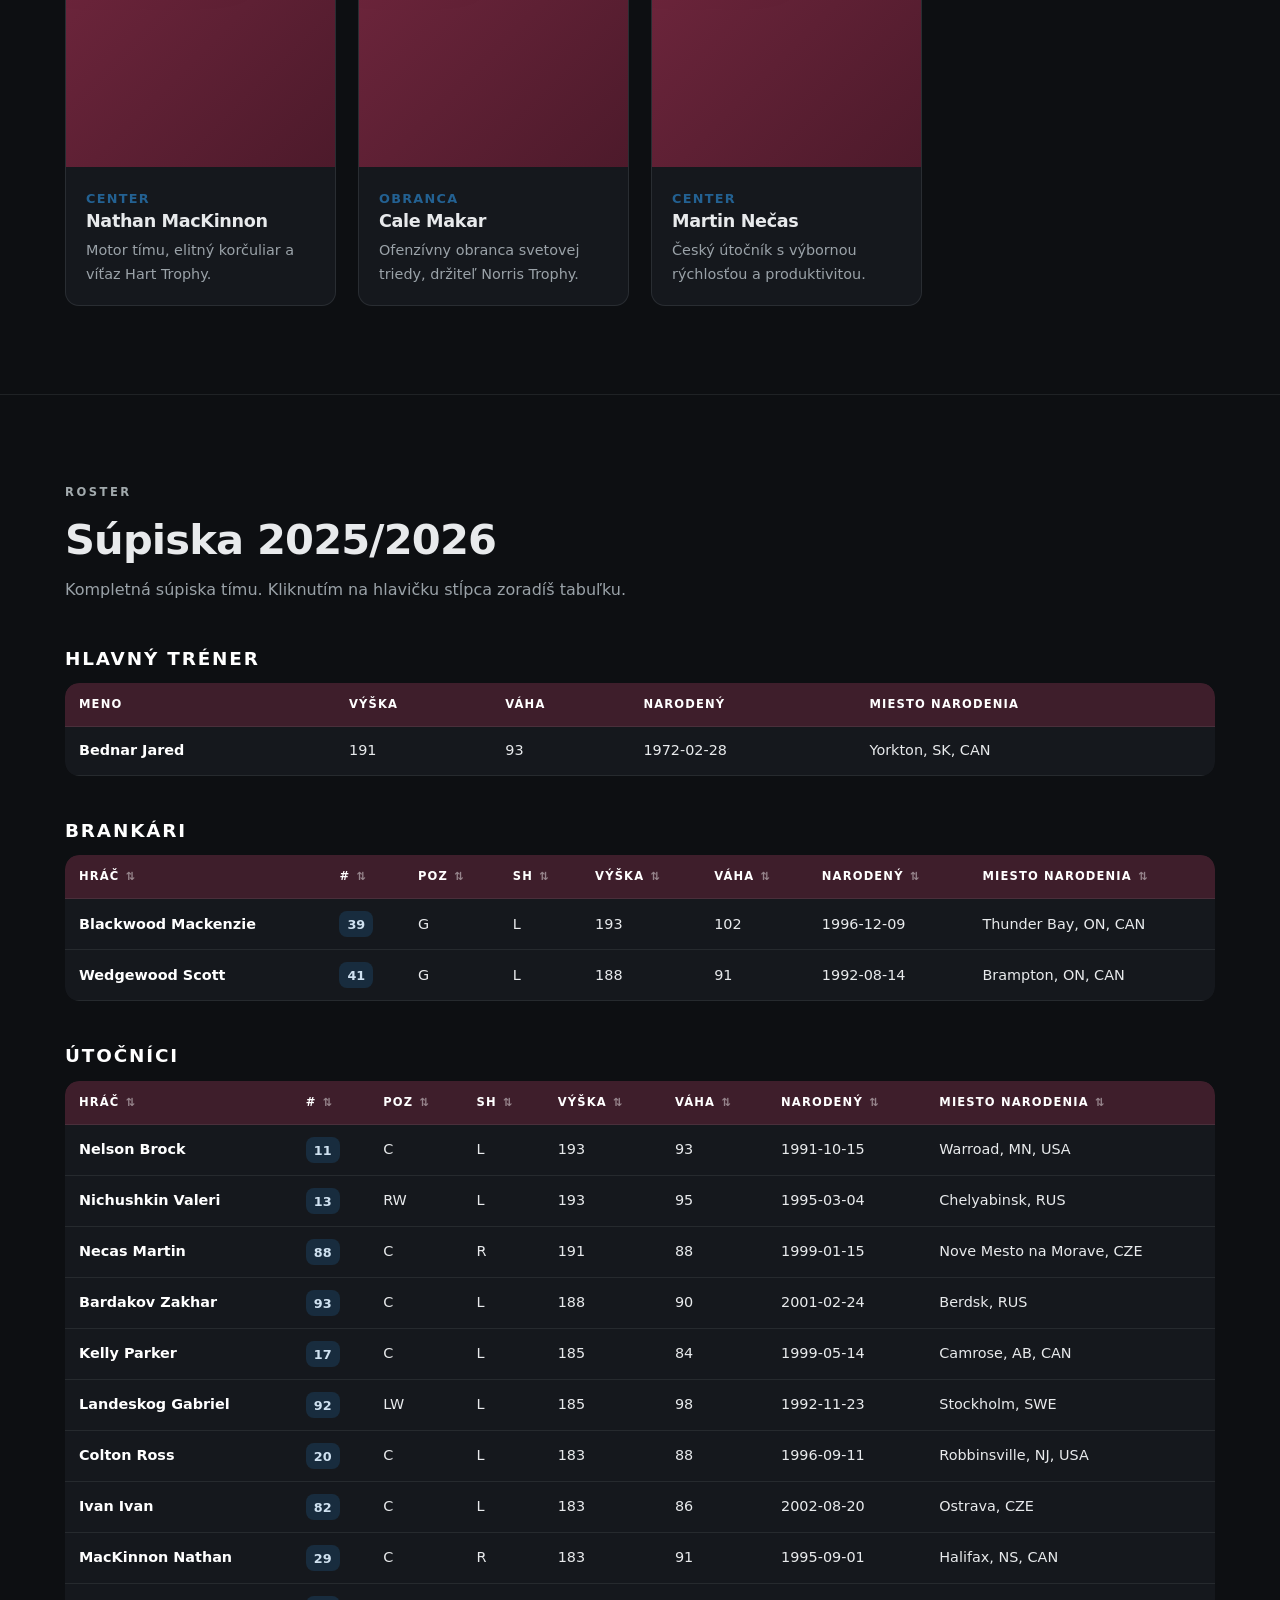
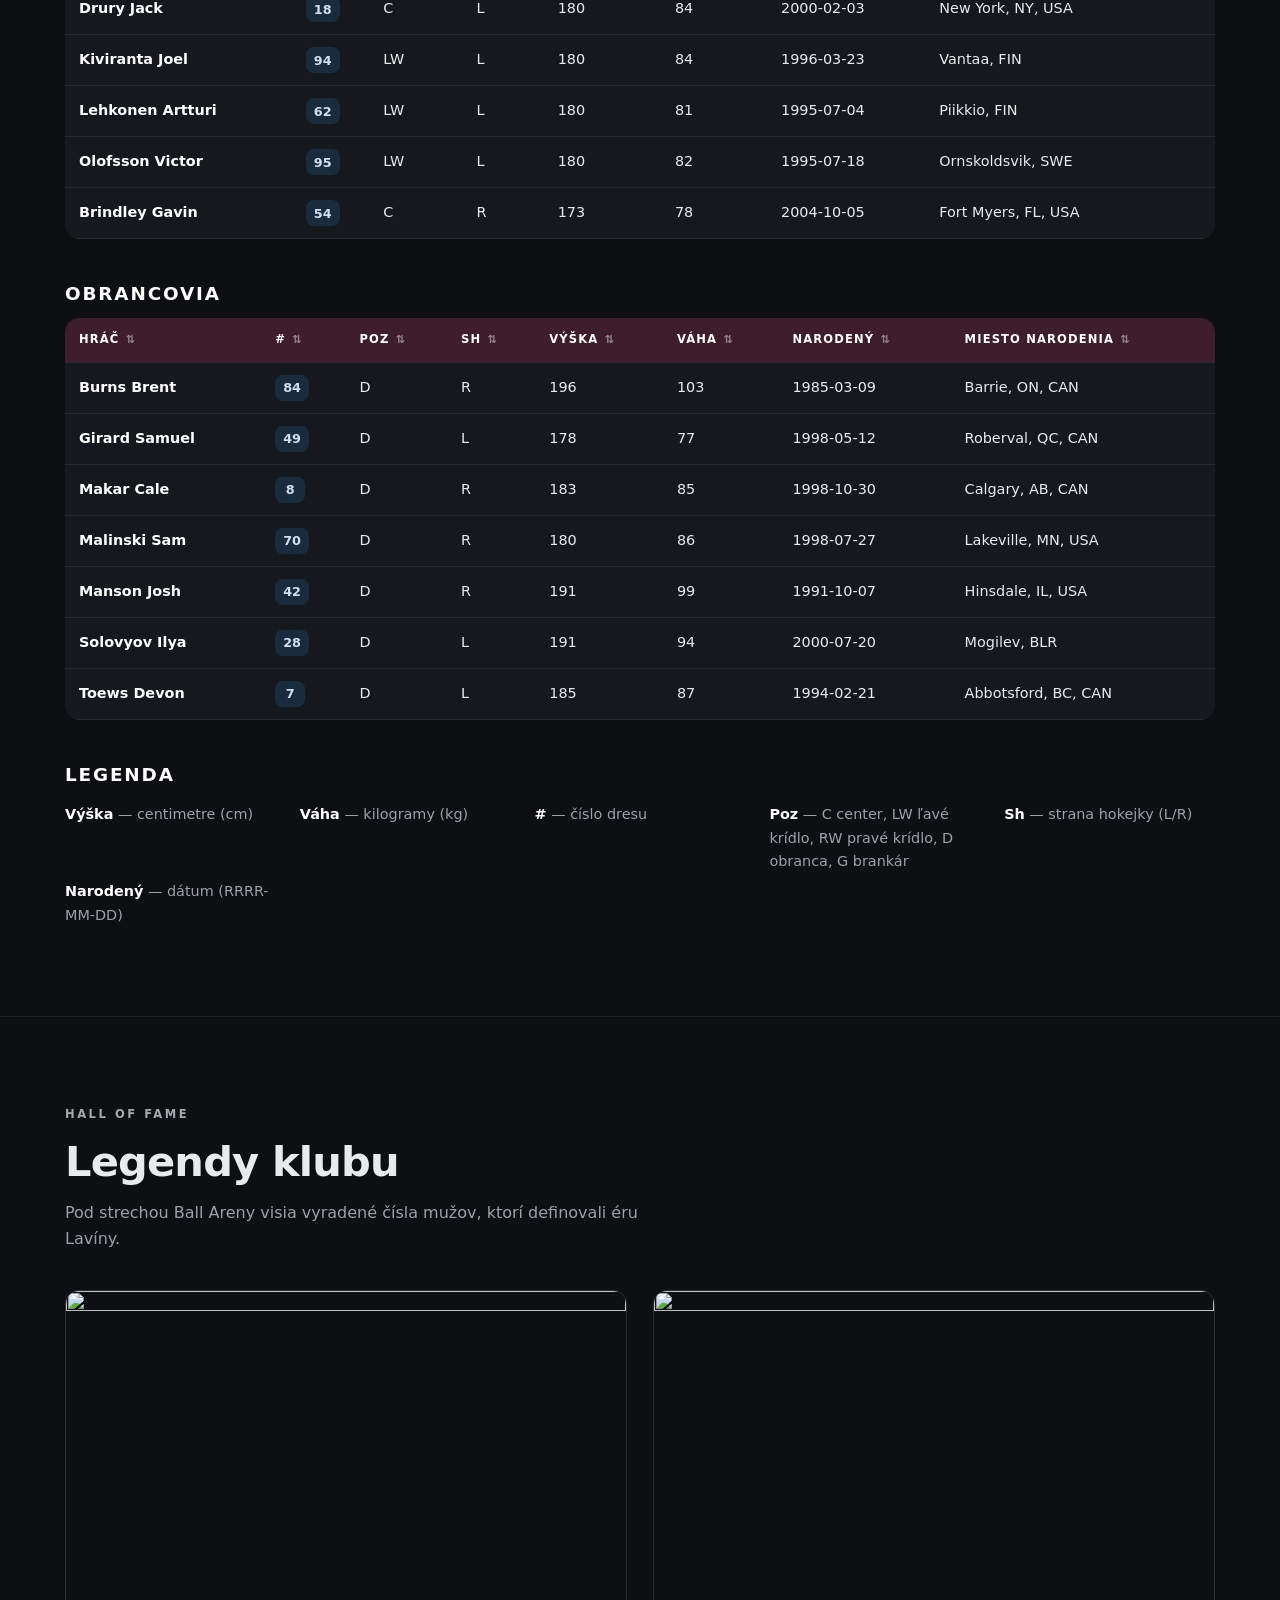
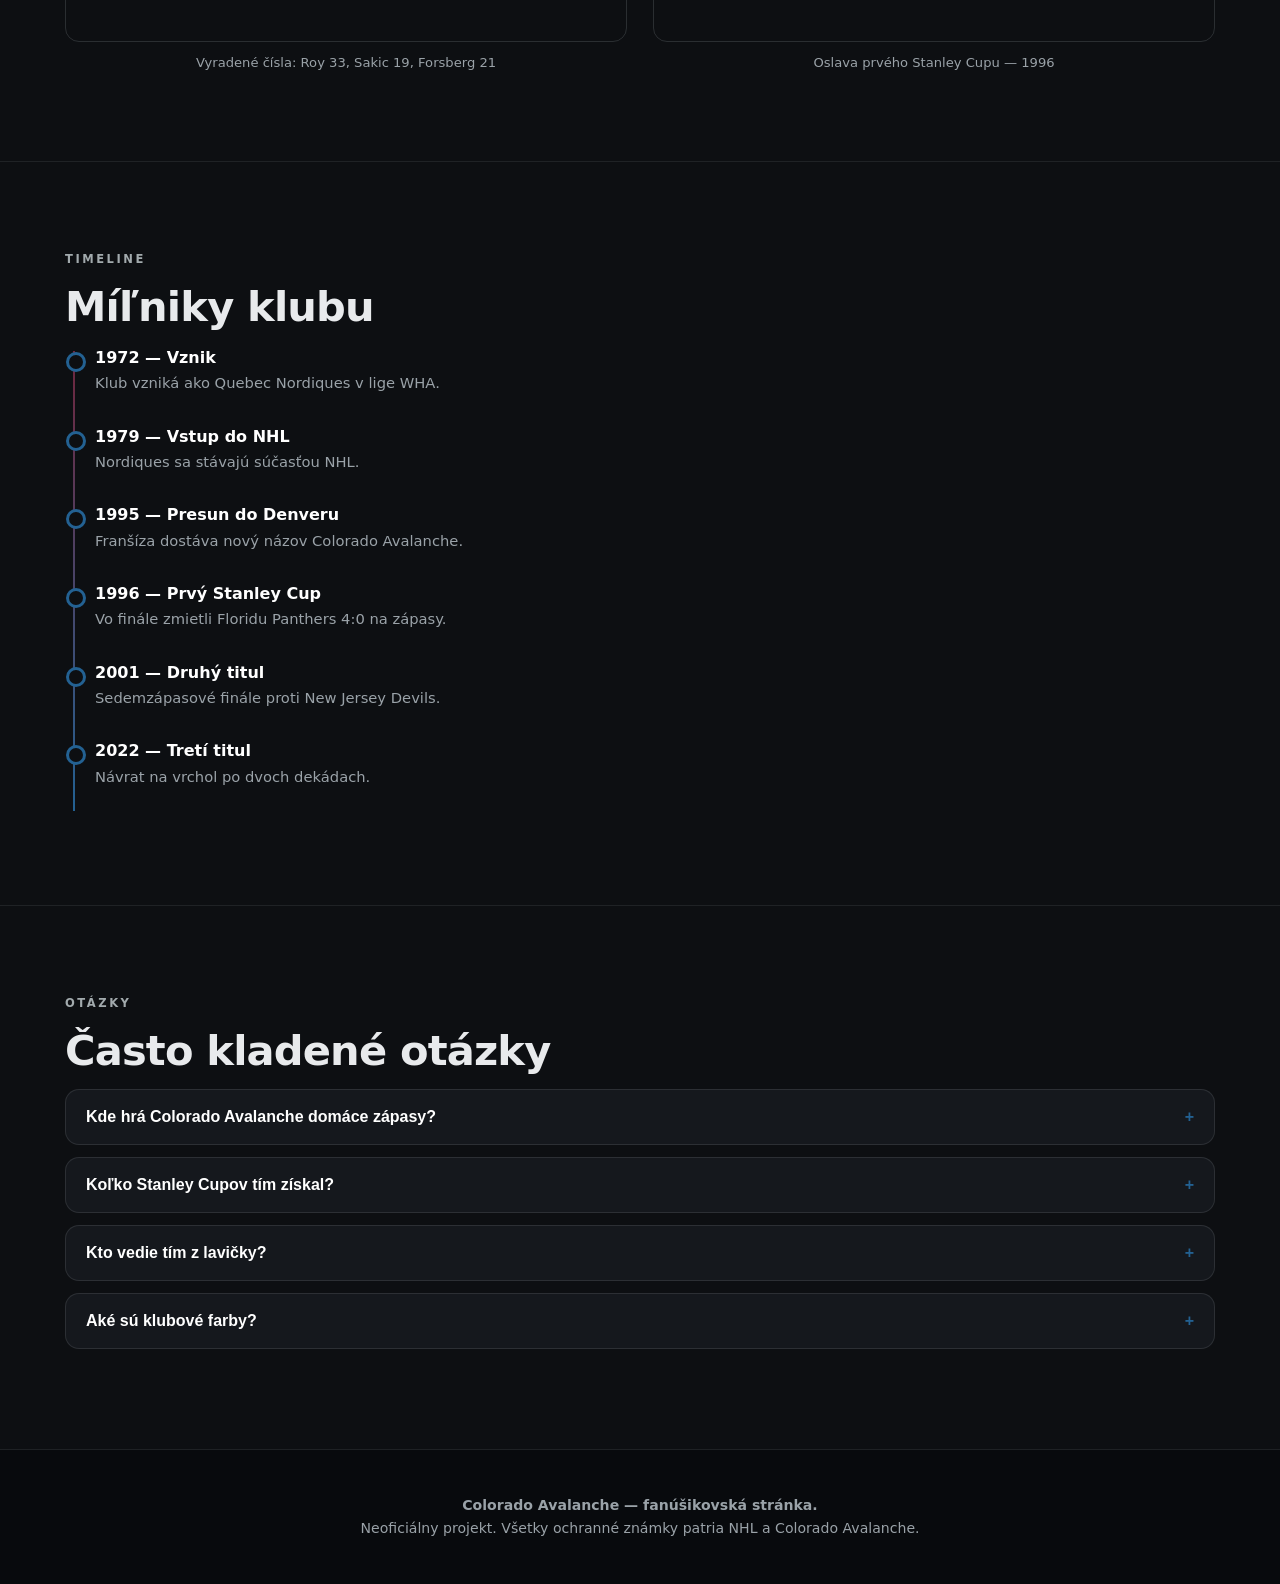
==== commit 50b27fb2: "add news script" ====
--- a/index.html
+++ b/index.html
@@ -59,7 +59,7 @@
       </div> -->
     </div>
 <div class="interactive-section">
-      <h3>Objav náhodnú zaujímavosť o Colorado Avalanche</h3>
+      <h3>Objav náhodnú zaujímavosť o Lavínach</h3>
       <button class="btn" id="fact-btn">Zobraziť zaujímavosť</button>
       <div id="fact-display">Klikni na tlačidlo vyššie!</div>
     </div>
@@ -76,7 +76,7 @@
         <thead>
           <tr>
             <th>Dátum</th>
-            <th>Domáci</th>
+            <th style="text-align: right;">Domáci</th>
             <th style="text-align: center;">Skóre</th>
             <th>Hostia</th>
             <th>Výsledok</th>
--- a/assets/style/style.css
+++ b/assets/style/style.css
@@ -319,7 +319,7 @@
 
   footer{background:#080a0d;padding:44px 0;text-align:center;color:var(--muted);font-size:.88rem;border-top:1px solid rgba(162,170,173,.14)}
 
-  .reveal{opacity:0;transform:translateY(26px);transition:.7s cubic-bezier(.2,.7,.2,1)}
+  .reveal{opacity:0.9;transform:translateY(26px);transition:.7s cubic-bezier(.2,.7,.2,1)}
   .reveal.in{opacity:1;transform:none}
 
   @media(max-width:900px){
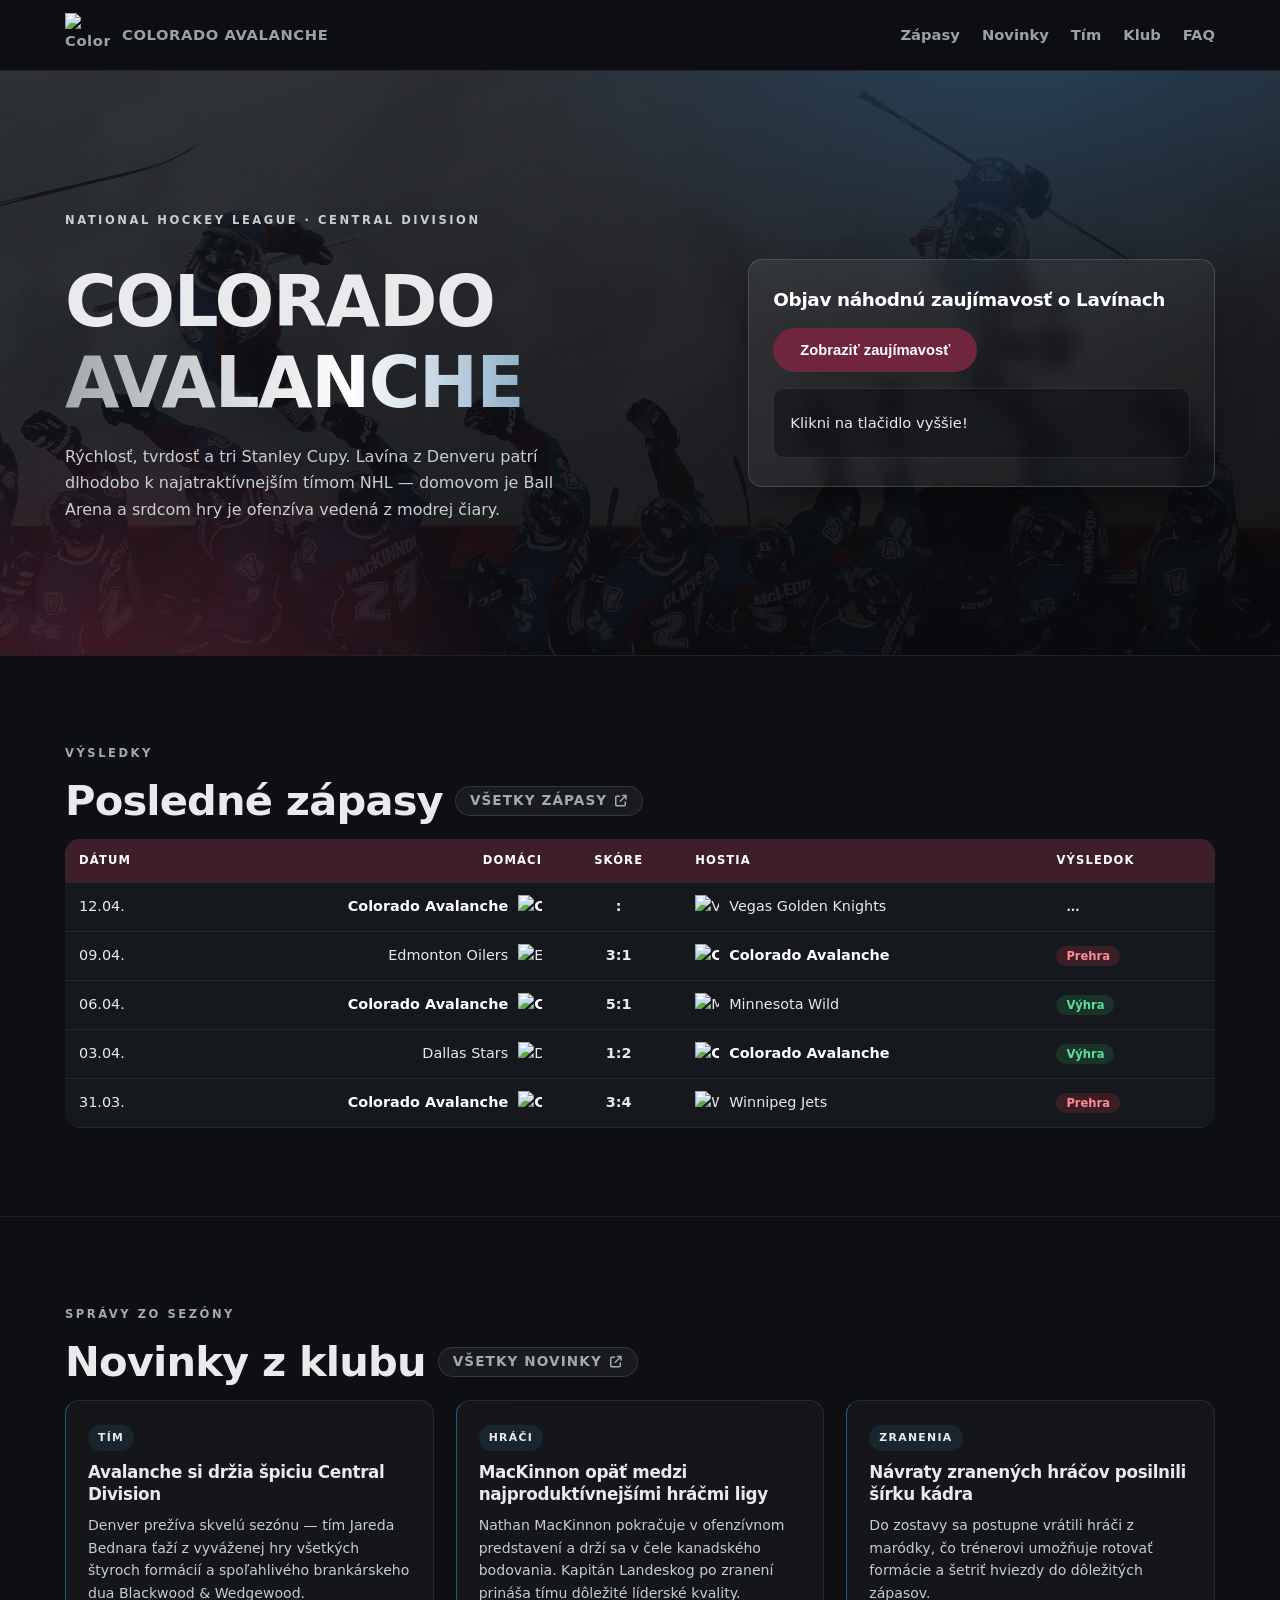
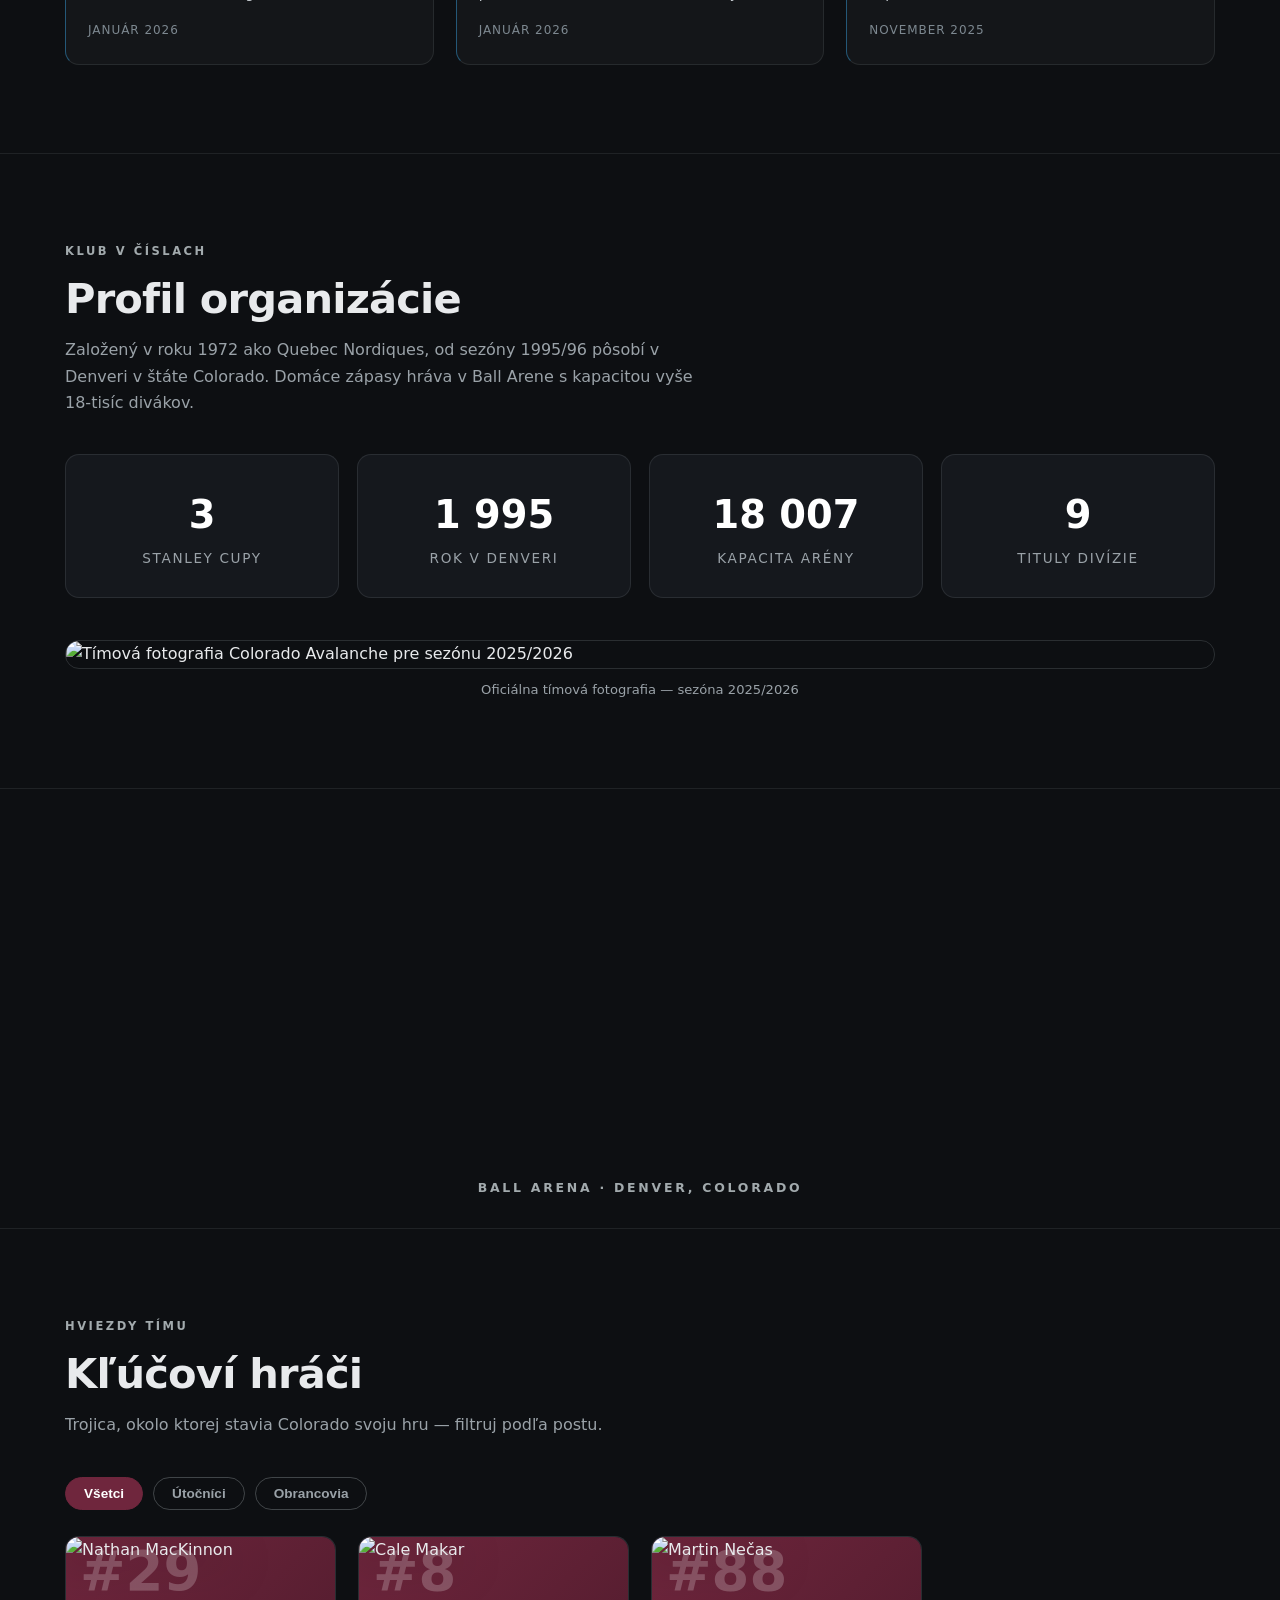
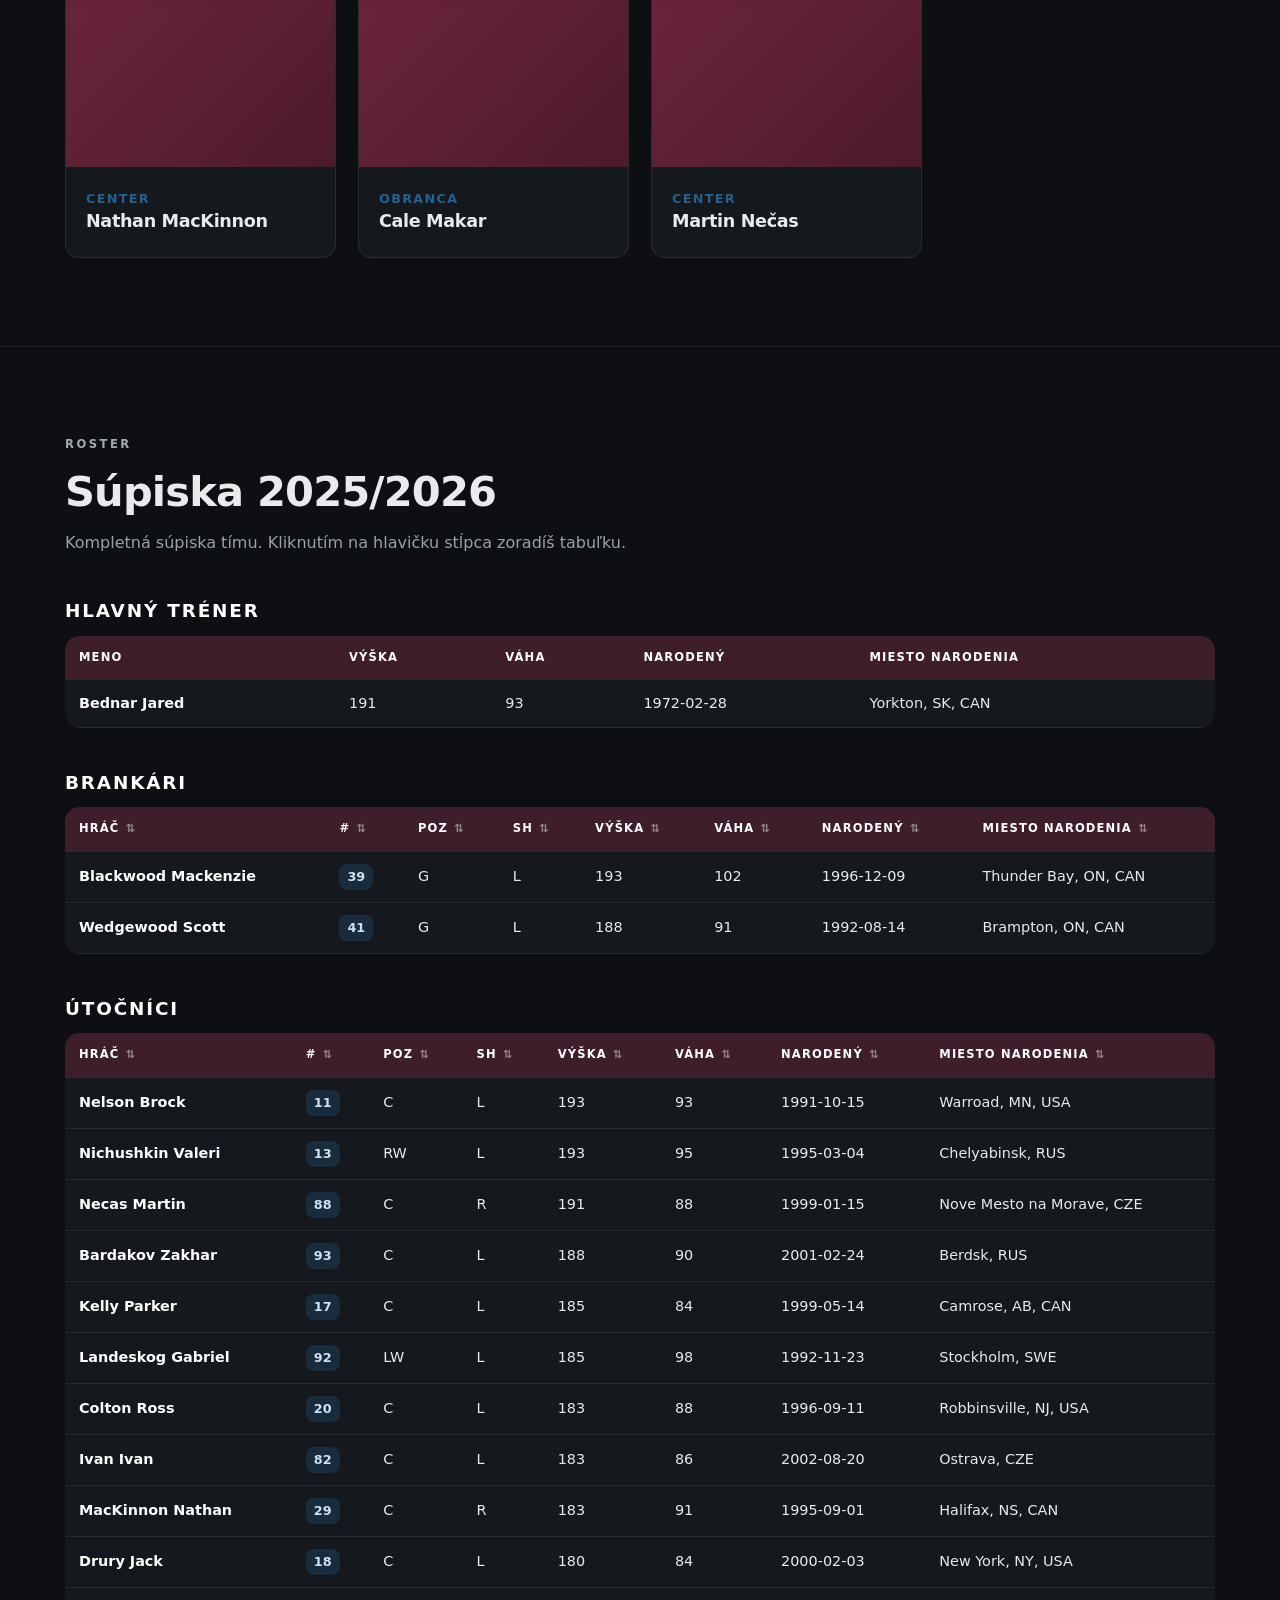
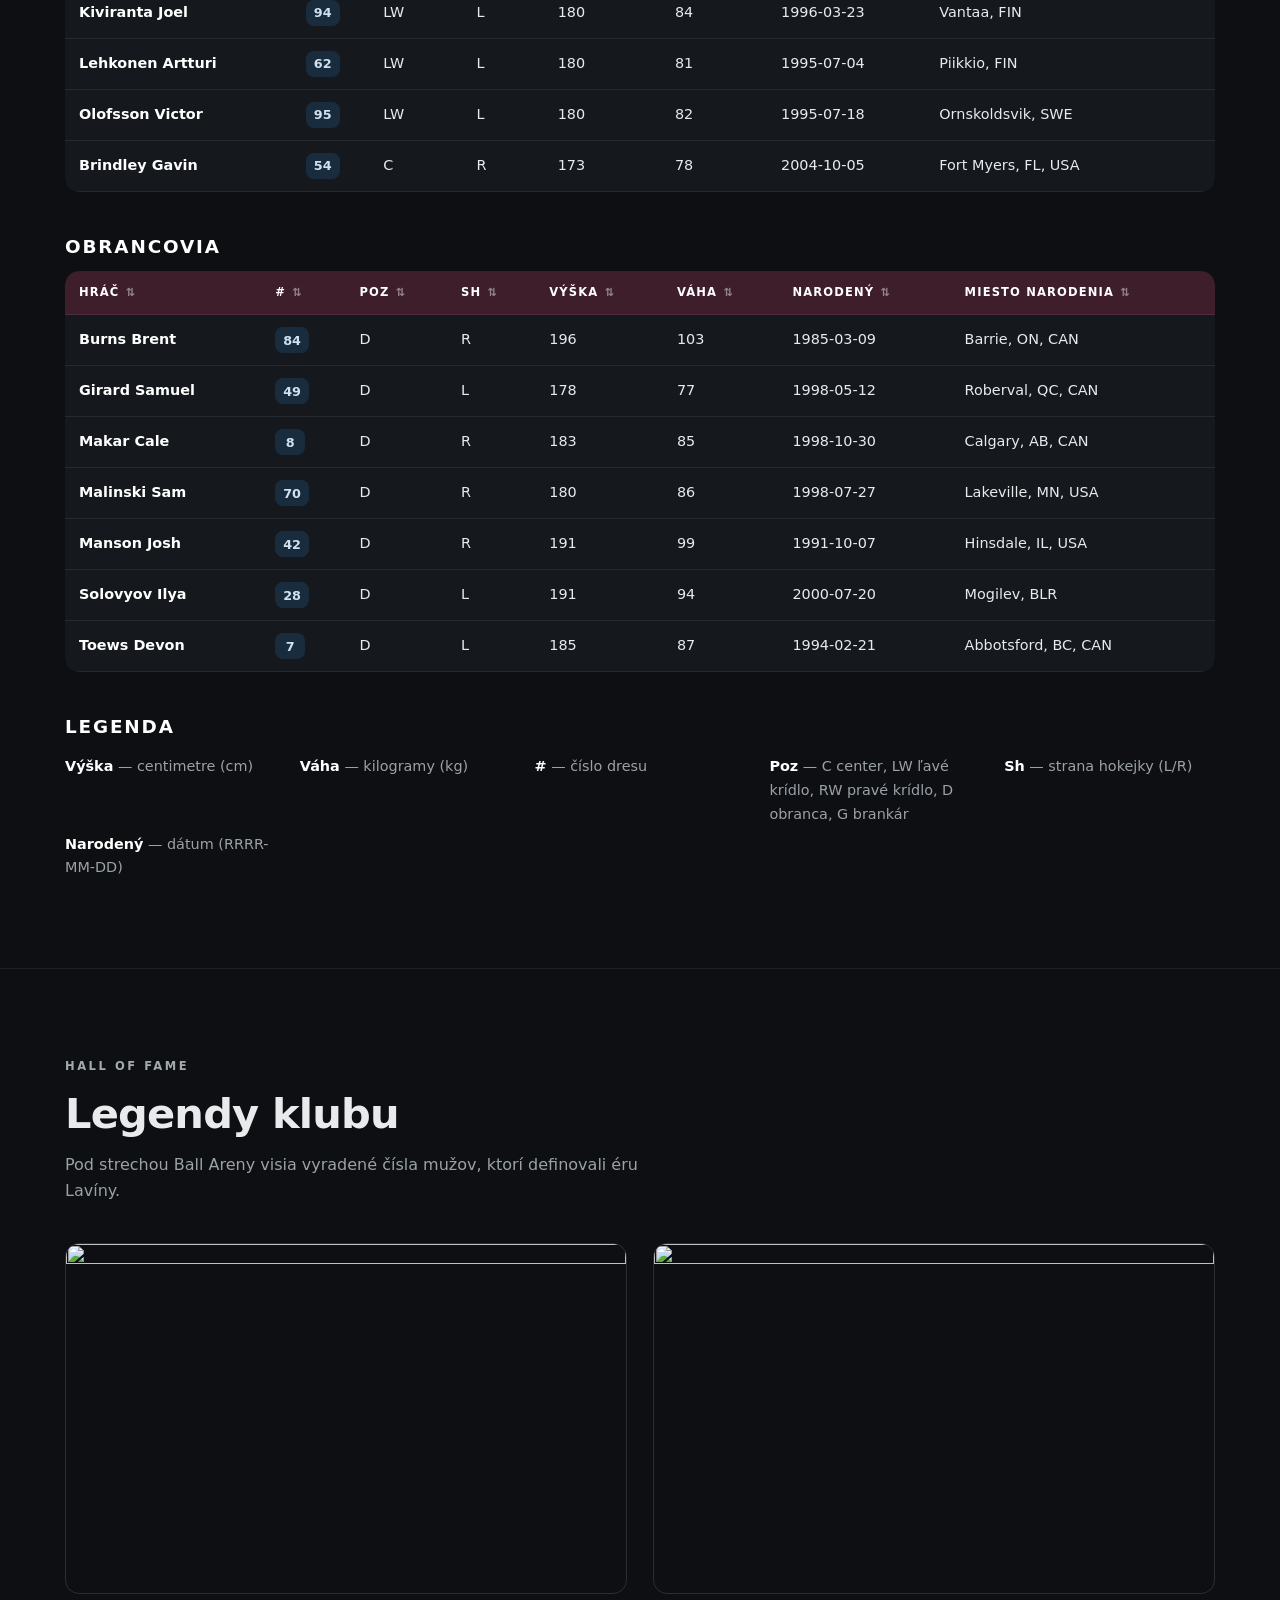
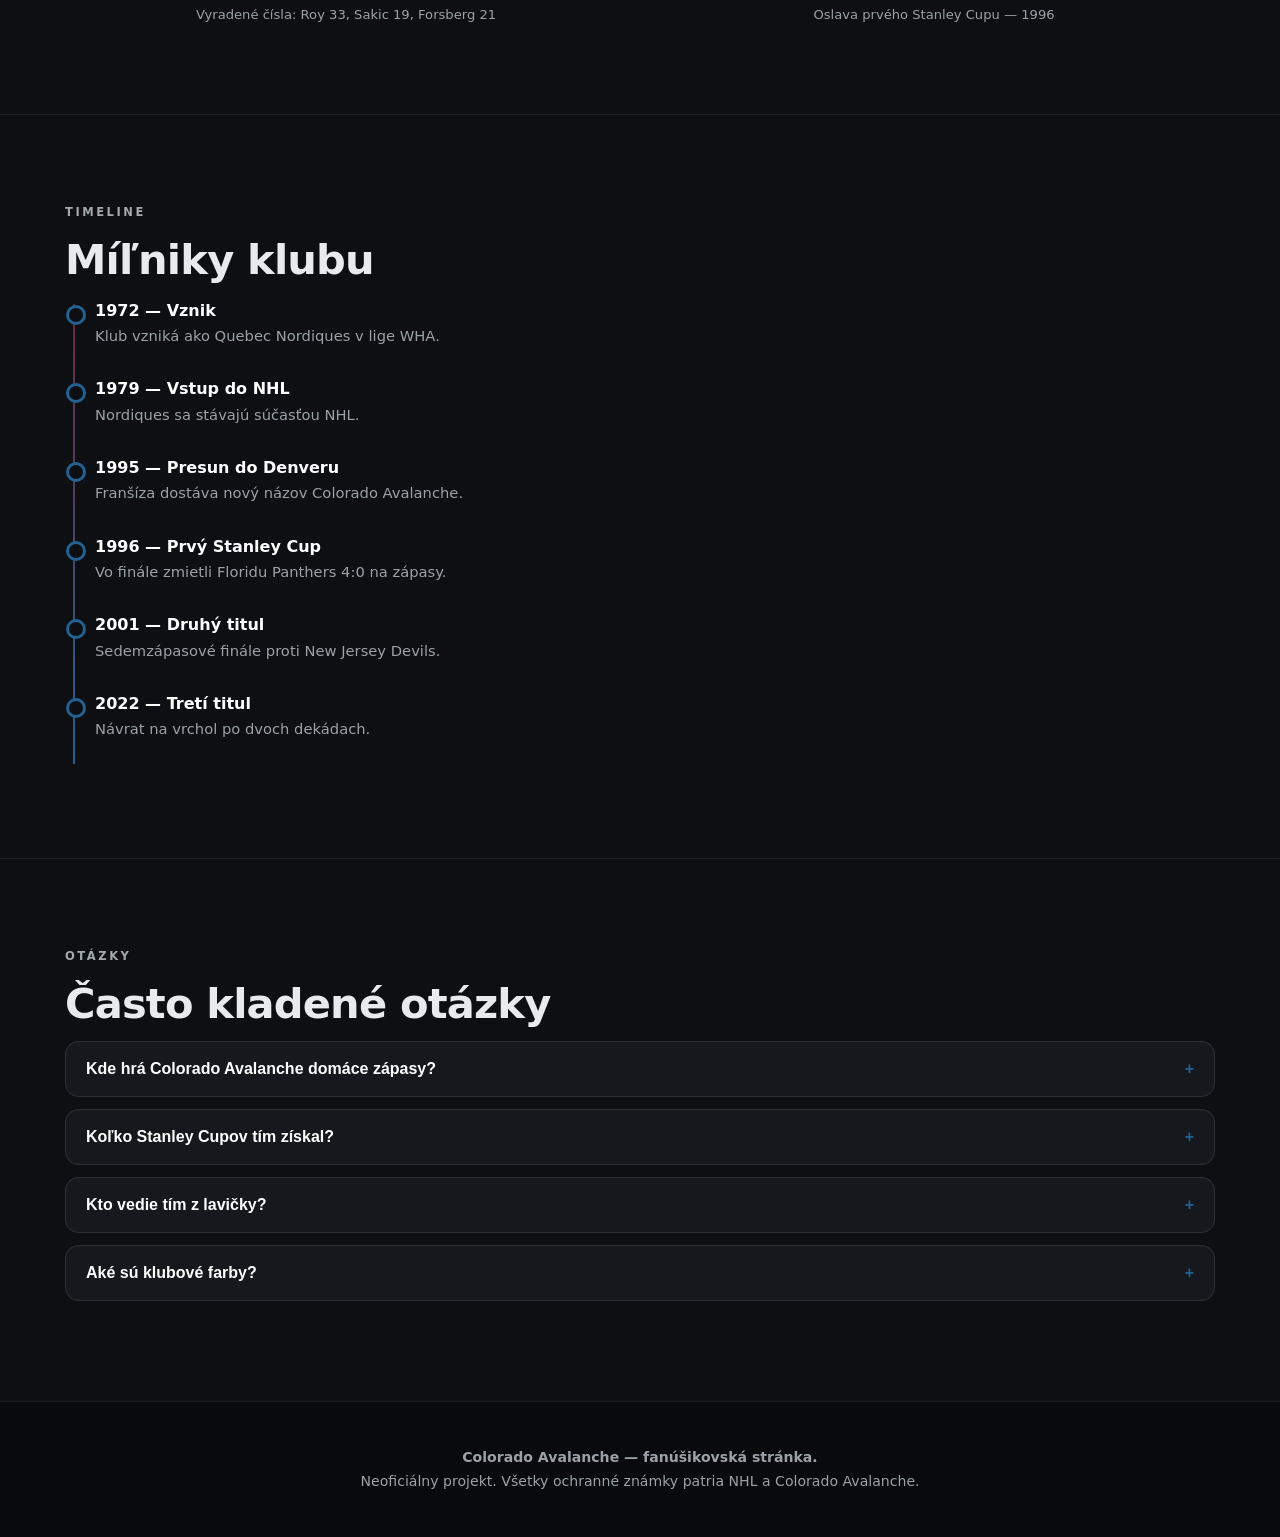
==== commit 91deda8c: "new template" ====
--- a/index.html
+++ b/index.html
@@ -47,6 +47,7 @@
   </div>
 </header> -->
 
+<!-- Hero sekcia -->
 <div class="hero">
   <div class="wrap hero-inner">
     <div>
@@ -66,11 +67,11 @@
   </div>
 </div>
 
-
+<!-- Posledné zápasy -->
 <section id="zapasy">
   <div class="wrap">
     <p class="eyebrow">Výsledky</p>
-    <h2 class="reveal">Posledné zápasy <a href="#"> všetky zápasy <i class="fa-solid fa-arrow-up-right-from-square"></i></a></h2>
+    <h2 class="reveal">Posledné zápasy <a href="./assets/pages/matches.html"> všetky zápasy <i class="fa-solid fa-arrow-up-right-from-square"></i></a></h2>
     <div class="table-wrap reveal">
       <table>
         <thead>
@@ -88,10 +89,11 @@
   </div>
 </section>
 
+<!-- Najnovšie novinky -->
 <section id="novinky">
   <div class="wrap">
     <p class="eyebrow">Správy zo sezóny</p>
-    <h2 class="reveal">Novinky z klubu <a href="#"> všetky novinky <i class="fa-solid fa-arrow-up-right-from-square"></i></a></h2>
+    <h2 class="reveal">Novinky z klubu <a href="./assets/pages/news.html"> všetky novinky <i class="fa-solid fa-arrow-up-right-from-square"></i></a></h2>
     <div class="news-grid" id="news"></div>
   </div>
 </section>
--- a/assets/style/style.css
+++ b/assets/style/style.css
@@ -117,7 +117,7 @@
     position:relative;overflow:hidden;
     background:
       linear-gradient(160deg,rgba(17,20,26,.86),rgba(8,10,13,.94)),
-      url("./../../walp5.jpg") center/cover no-repeat;
+      url("../media/index/hero.jpg") center/cover no-repeat;
     padding:120px 0 100px;border-top:0;
   }
   .hero::before{
